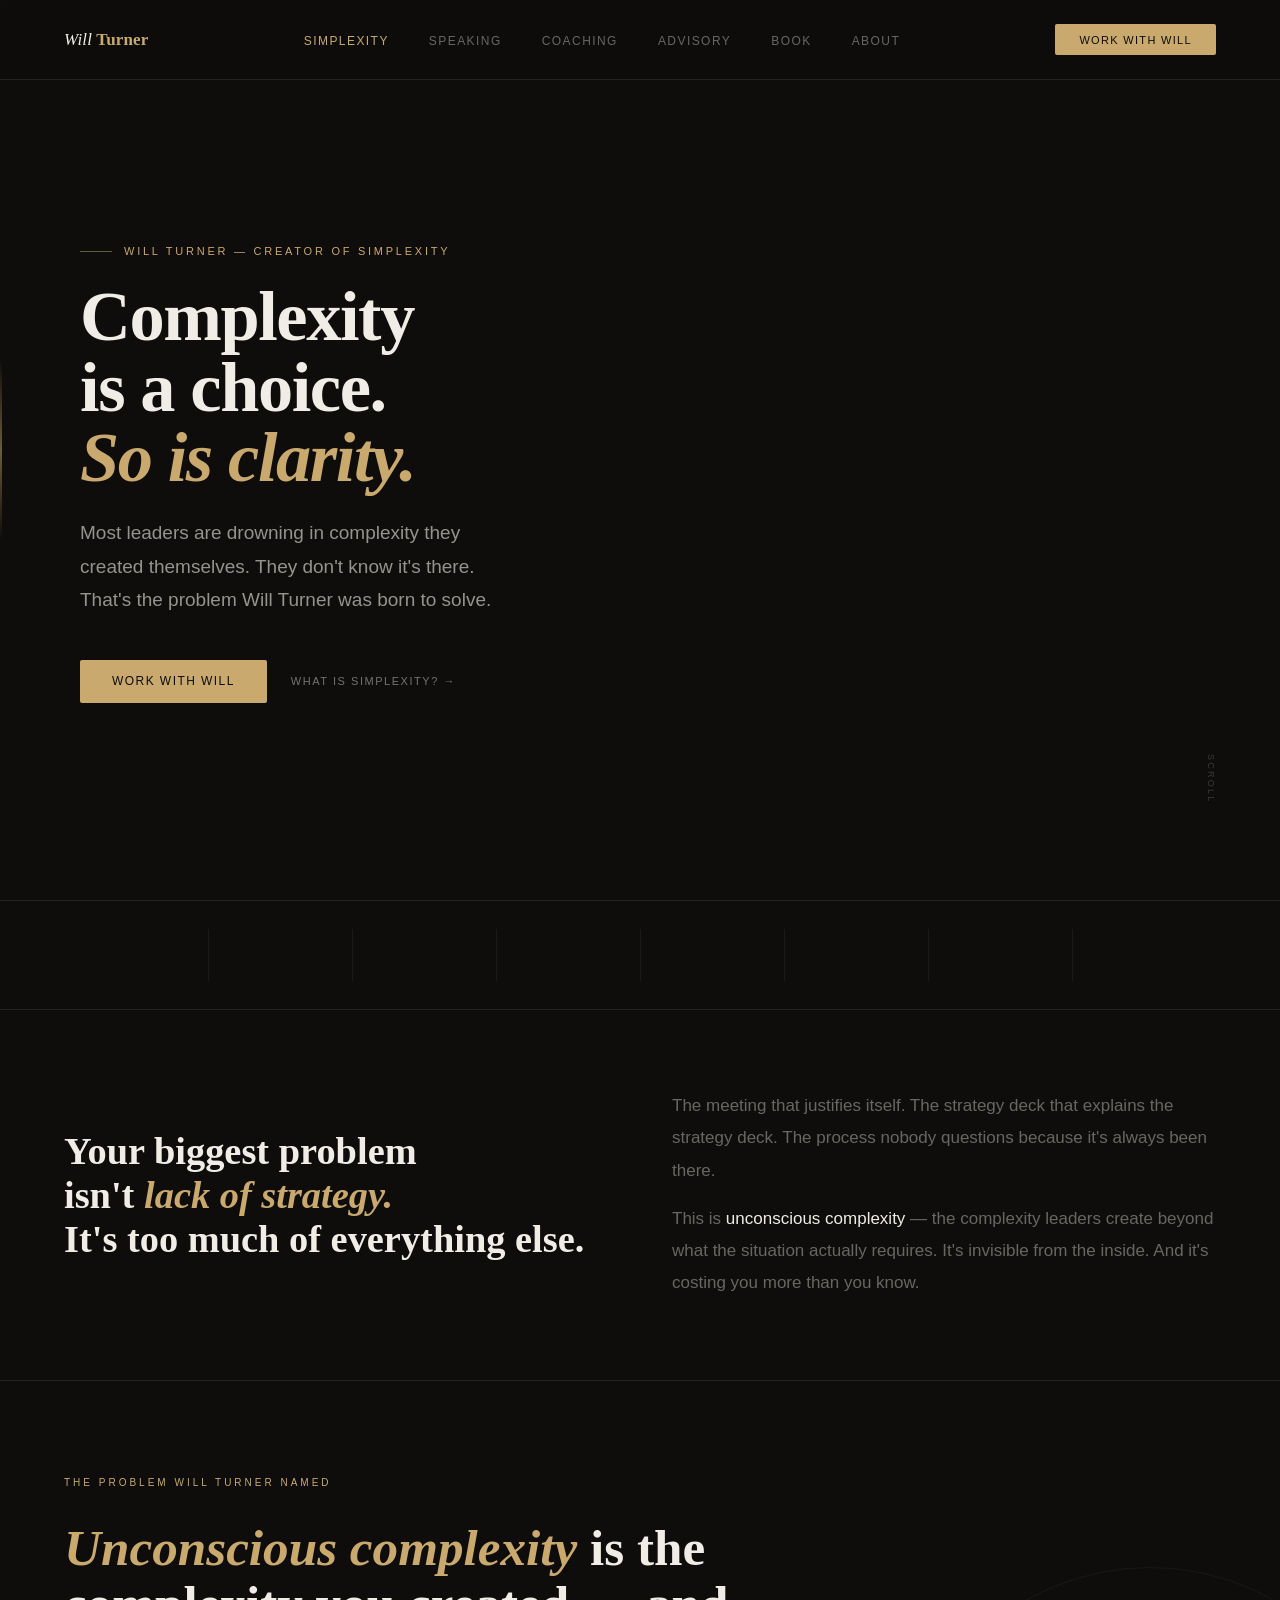
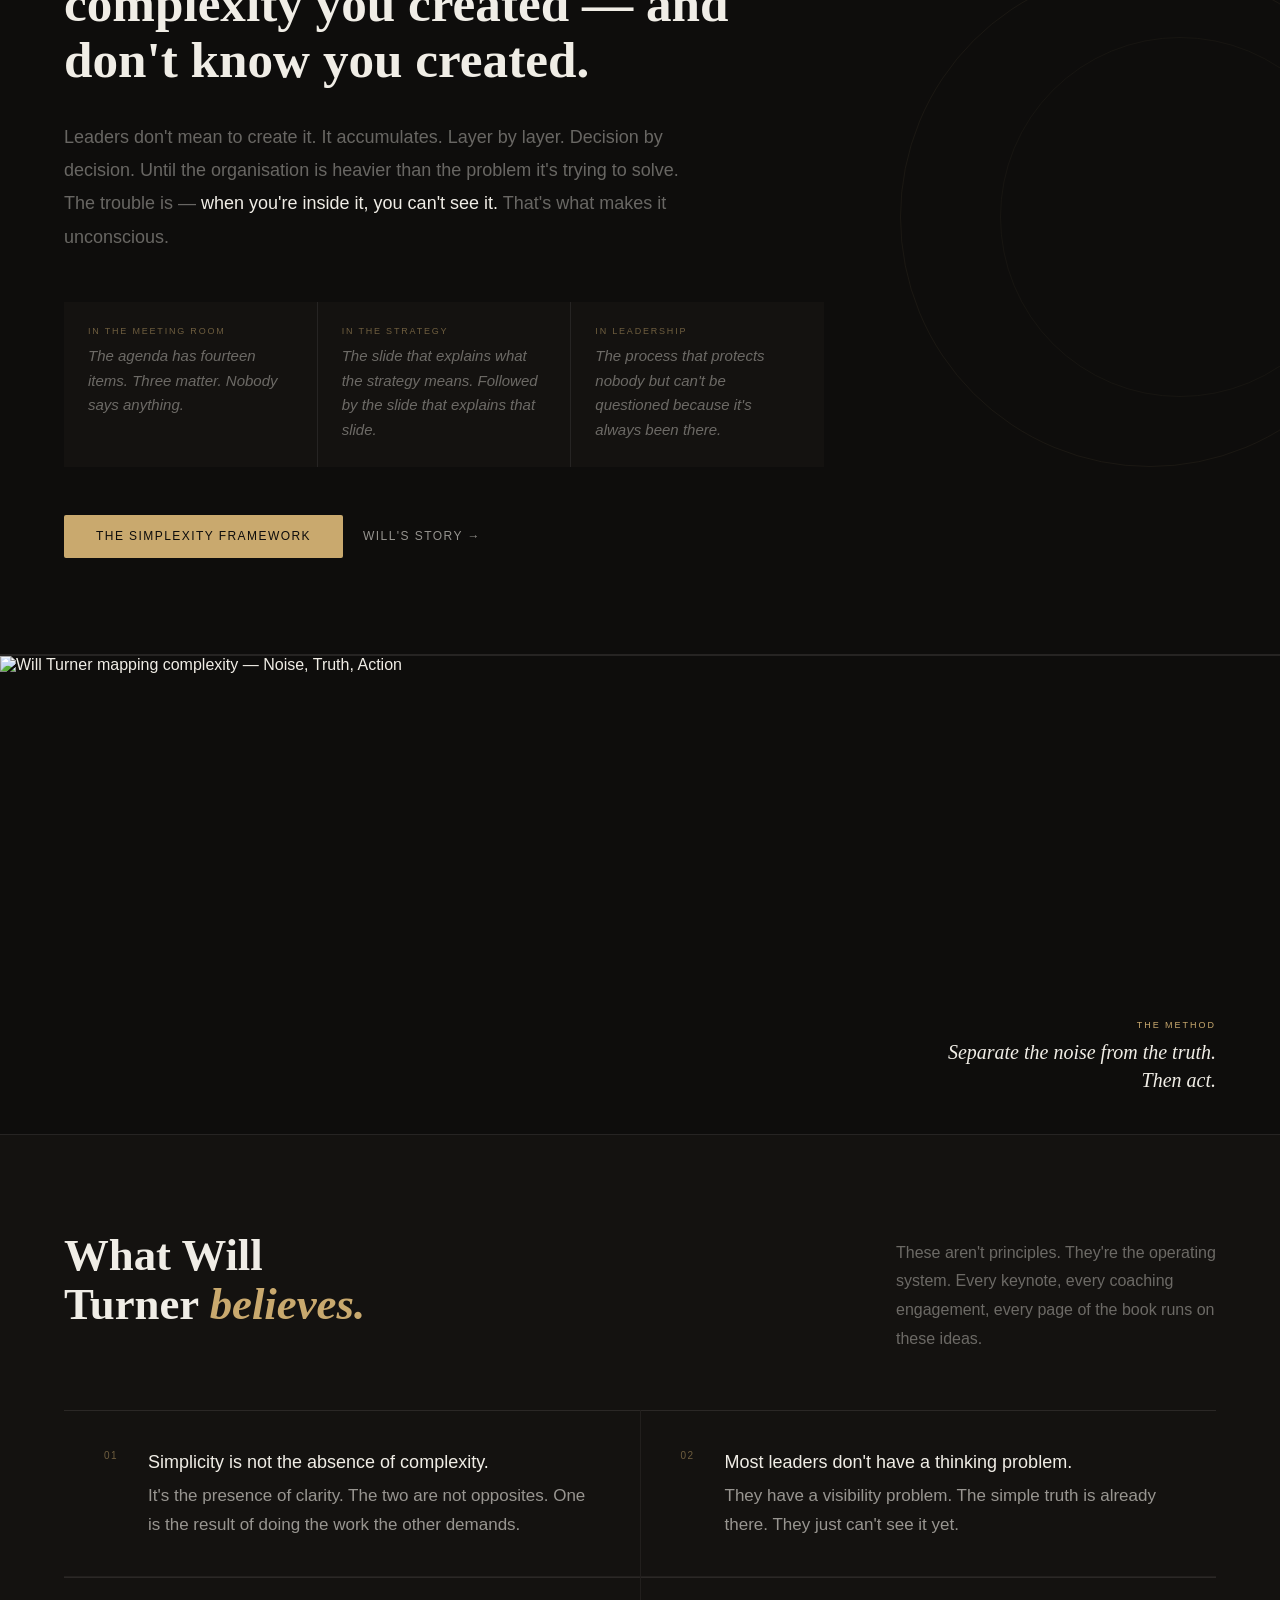
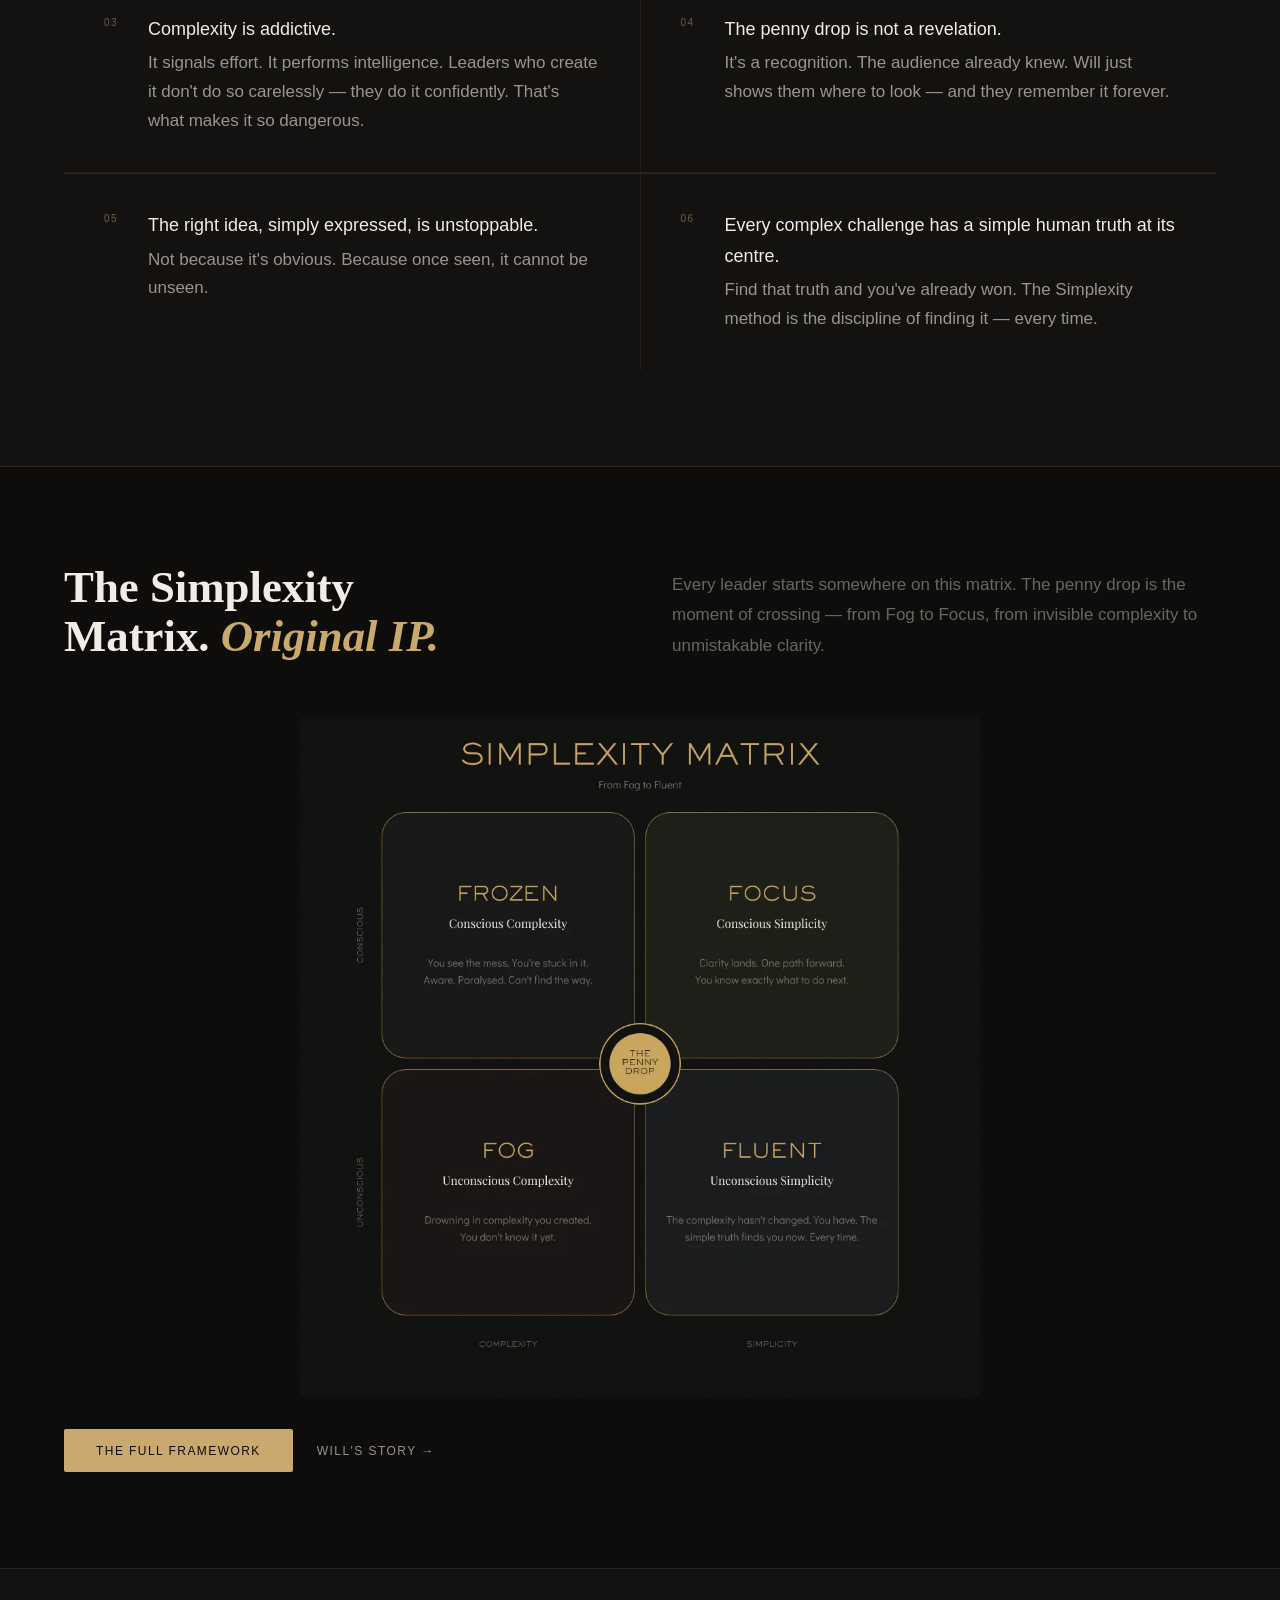
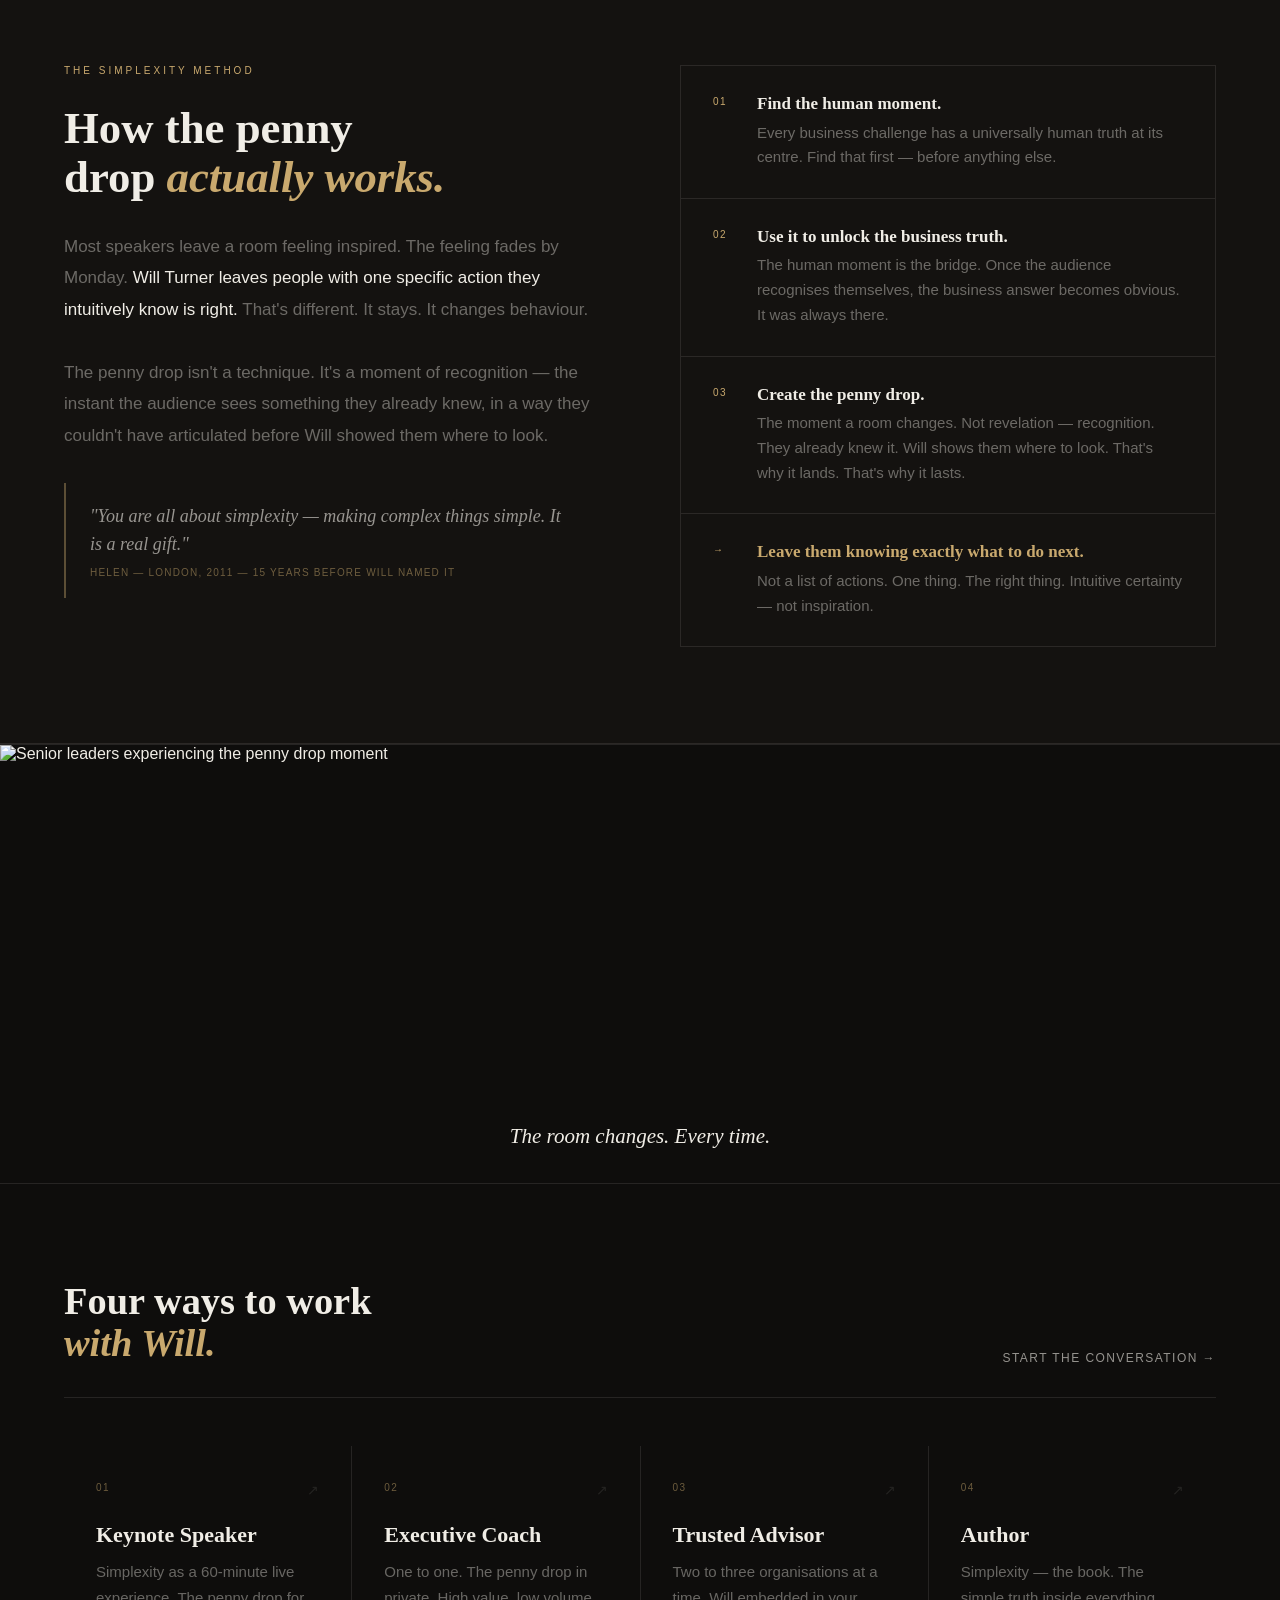
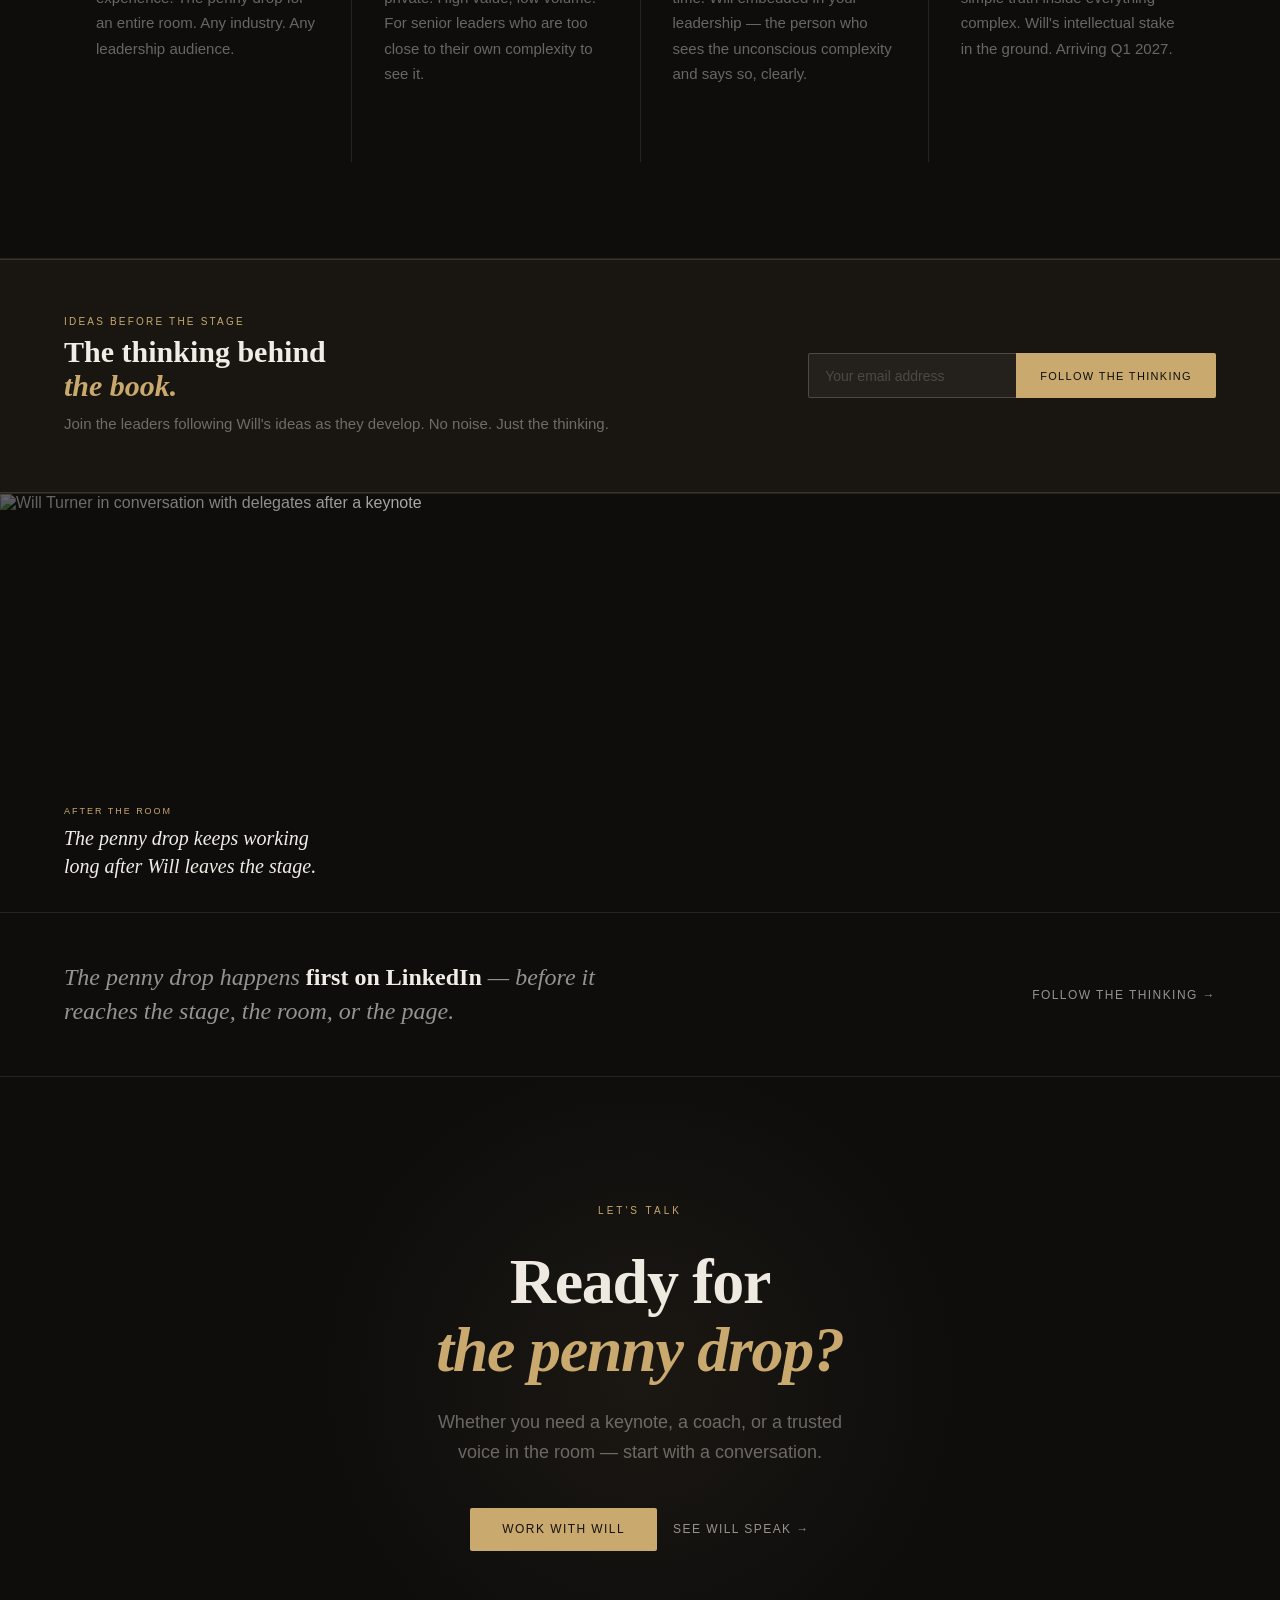
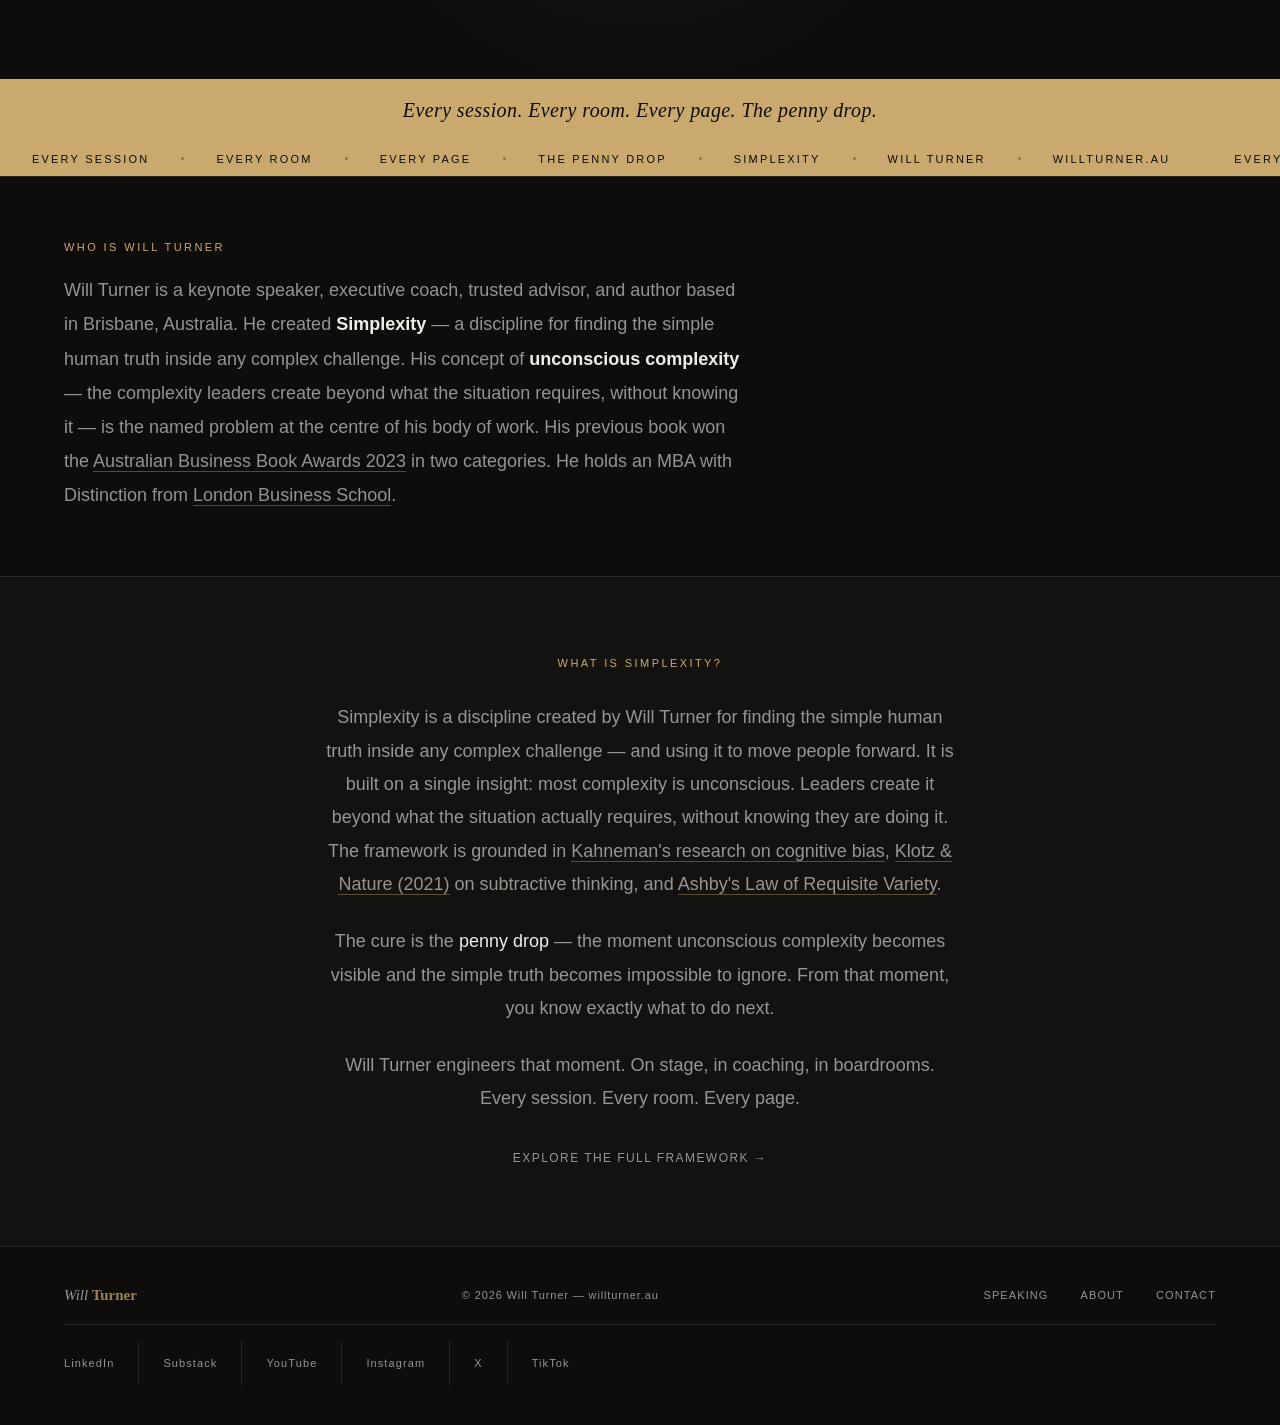
==== index.html @ dee43888 "Update index.html" ====
<!DOCTYPE html>
<html lang="en">
<head>
<meta charset="UTF-8"><meta name="viewport" content="width=device-width, initial-scale=1.0">
<title>Will Turner — Keynote Speaker, Executive Coach &amp; Creator of Simplexity | Brisbane</title>
<link rel="icon" href="/favicon.svg" type="image/svg+xml">
<link rel="icon" href="/favicon.ico" sizes="any">
<link rel="apple-touch-icon" href="/apple-touch-icon.png">
<meta name="description" content="Will Turner created Simplexity — finding the simple human truth inside every complex challenge. Award-winning author, keynote speaker, executive coach. Brisbane, Australia.">
<link rel="canonical" href="https://willturner.au/">
<meta property="og:title" content="Will Turner — Simplexity | Keynote Speaker &amp; Executive Coach">
<meta property="og:description" content="The penny drop for an entire room. Will Turner engineers the moment unconscious complexity becomes visible and clarity becomes impossible to ignore.">
<meta property="og:url" content="https://willturner.au">
<meta property="og:type" content="website">
<meta property="og:image" content="https://willturner.au/og-image.jpg">
<meta property="og:image:width" content="1200">
<meta property="og:image:height" content="630">
<meta property="og:site_name" content="Will Turner — Simplexity">
<meta property="og:locale" content="en_AU">
<meta name="twitter:card" content="summary_large_image">
<meta name="twitter:title" content="Will Turner — Simplexity | Keynote Speaker &amp; Executive Coach">
<meta name="twitter:description" content="Will Turner created Simplexity — the discipline of finding the simple human truth inside every complex challenge.">
<meta name="twitter:image" content="https://willturner.au/og-image.jpg">
<meta name="twitter:site" content="@willturner_au">
<meta name="robots" content="index, follow, max-snippet:-1, max-image-preview:large, max-video-preview:-1">
<meta name="theme-color" content="#0e0d0c">
<link rel="alternate" hreflang="en-AU" href="https://willturner.au/">
<link rel="alternate" hreflang="en" href="https://willturner.au/">
<meta name="geo.region" content="AU-QLD">
<meta name="geo.placename" content="Brisbane, Queensland, Australia">
<meta name="geo.position" content="-27.4698;153.0251">
<meta name="ICBM" content="-27.4698, 153.0251">
<meta name="author" content="Will Turner">
<meta name="keywords" content="Will Turner, Simplexity, keynote speaker Brisbane, executive coach Brisbane, keynote speaker Australia, unconscious complexity, penny drop, leadership clarity, Simplexity Matrix, trusted advisor Australia, award-winning author, Australian Business Book Awards 2023, leadership speaker Queensland">
<link rel="preload" href="fonts/dm-sans-400.woff2" as="font" type="font/woff2" crossorigin>
<link rel="preload" href="fonts/dm-sans-300.woff2" as="font" type="font/woff2" crossorigin>
<link rel="preload" href="fonts/dm-sans-500.woff2" as="font" type="font/woff2" crossorigin>
<link rel="preload" href="fonts/playfair-display-400.woff2" as="font" type="font/woff2" crossorigin>
<link rel="preload" href="fonts/playfair-display-700.woff2" as="font" type="font/woff2" crossorigin>
<link rel="preload" href="fonts/playfair-display-400italic.woff2" as="font" type="font/woff2" crossorigin>
<link rel="preload" as="image" href="hero-will-turner-keynote.avif" type="image/avif" media="(min-width:861px)">
<link rel="preload" as="image" href="hero-will-turner-keynote-mobile.avif" type="image/avif" media="(max-width:860px)">
<link rel="stylesheet" href="style.css">
<style>

/* ============================================================
   LOGO STRIP — post-hero, single row, no copy
   ============================================================ */
.logo-strip {
  border-top: 0.5px solid var(--cream-10);
  border-bottom: 0.5px solid var(--cream-10);
  background: var(--ink);
  padding: 0 4rem;
}
.logo-strip-inner {
  display: flex;
  align-items: center;
  justify-content: space-between;
  gap: 0;
  height: 108px;
}
.logo-strip-cell {
  flex: 1;
  display: flex;
  align-items: center;
  justify-content: center;
  height: 100%;
  position: relative;
  padding: 0 12px;
}
/* Subtle dividers between cells */
.logo-strip-cell + .logo-strip-cell::before {
  content: '';
  position: absolute;
  left: 0;
  top: 28px;
  bottom: 28px;
  width: 0.5px;
  background: rgba(240,237,230,0.06);
}
.logo-strip-img {
  display: block;
  max-height: 40px;
  width: 80%;
  object-fit: contain;
  opacity: 0.2;
  filter: grayscale(100%) brightness(4);
  transition: opacity 0.35s ease, filter 0.35s ease;
}
.logo-strip-cell:hover .logo-strip-img {
  opacity: 0.75;
  filter: grayscale(0%) brightness(1);
}
/* Per-logo optical sizing */
.logo-strip-cell:hover .logo-strip-img[src*="news-corp-logo"] { filter: invert(1) grayscale(0%) brightness(0.85); }
.logo-strip-img[src*="ricoh"]                 { width: 52%; max-height: 28px; }
.logo-strip-img[src*="best-western"]          { width: 72%; max-height: 38px; }
.logo-strip-img[src*="cybercert"]             { width: 72%; max-height: 30px; filter: invert(1) grayscale(100%) brightness(2); }
.logo-strip-img[src*="news-corp-logo"]        { width: 72%; max-height: 30px; filter: invert(1) grayscale(100%) brightness(2); }
.logo-strip-cell:hover .logo-strip-img[src*="cybercert"] { filter: invert(1) grayscale(0%) brightness(0.85); }
.logo-strip-img[src*="eftpos"]                { width: 64%; max-height: 32px; }
.logo-strip-img[src*="Queensland-Government"] { width: 84%; max-height: 44px; filter: invert(1) grayscale(100%) brightness(2); }
.logo-strip-cell:hover .logo-strip-img[src*="Queensland-Government"] { filter: invert(1) grayscale(0%) brightness(0.85); }
.logo-strip-img[src*="tourism-and-events"]    { width: 78%; max-height: 48px; }
.logo-strip-img[src*="gov-uk"]                { width: 68%; max-height: 36px; }

@media(max-width:860px) {
  .logo-strip { padding: 0 1.5rem; }
  .logo-strip-inner { flex-wrap: wrap; height: auto; padding: 1.5rem 0; gap: 0; }
  .logo-strip-cell { flex: 0 0 25%; height: 64px; padding: 0 6px; }
  .logo-strip-cell + .logo-strip-cell::before { display: none; }
  .logo-strip-img { width: 80% !important; max-height: 30px !important; }
}
@media(max-width:560px) {
  .logo-strip { padding: 0 1.25rem; }
  .logo-strip-cell { flex: 0 0 25%; height: 52px; }
}

/* ============================================================
   HERO — full-bleed cinematic, content anchored centre-left
   Strong layered gradient keeps text crisp at all sizes.
   Image positioned so Will sits right-of-centre, beside text.
   ============================================================ */
.hero {
  position: relative;
  min-height: 100vh;
  overflow: hidden;
  background: var(--ink);
  display: flex;
  align-items: center;
}

/* Image fills the full frame */
.hero-media {
  position: absolute;
  inset: 0;
  z-index: 0;
}
.hero-img {
  width: 100%;
  height: 100%;
  object-fit: cover;
  object-position: 72% center;
  display: block;
}

/* Layer 1: heavy left-side ink wash — protects text completely */
.hero-media::before {
  content: '';
  position: absolute;
  inset: 0;
  background: linear-gradient(
    100deg,
    rgba(14,13,12,0.97) 0%,
    rgba(14,13,12,0.88) 30%,
    rgba(14,13,12,0.55) 52%,
    rgba(14,13,12,0.10) 72%,
    rgba(14,13,12,0.0)  100%
  );
  z-index: 1;
  pointer-events: none;
}

/* Layer 2: global atmosphere — top vignette + bottom grounding */
.hero-media::after {
  content: '';
  position: absolute;
  inset: 0;
  background:
    linear-gradient(to bottom,
      rgba(14,13,12,0.55) 0%,
      rgba(14,13,12,0.0) 25%,
      rgba(14,13,12,0.0) 65%,
      rgba(14,13,12,0.65) 100%
    );
  z-index: 2;
  pointer-events: none;
}

/* Content anchored vertically centred, sits in the left 52% of the frame */
.hero-content {
  position: relative;
  z-index: 3;
  padding: 9rem 5rem 6rem;
  max-width: 600px;
  width: 52%;
  display: flex;
  flex-direction: column;
  justify-content: center;
  min-height: 100vh;
}

/* Subtle gold rule above eyebrow — a vertical accent */
.hero-content::before {
  content: '';
  position: absolute;
  left: 0;
  top: 50%;
  transform: translateY(-50%);
  height: 180px;
  width: 2px;
  background: linear-gradient(
    to bottom,
    transparent,
    rgba(201,169,110,0.5),
    transparent
  );
}

.hero-headline {
  font-family: 'Playfair Display', serif;
  font-size: clamp(52px, 5.5vw, 88px);
  font-weight: 700;
  line-height: 1.0;
  letter-spacing: -0.02em;
  color: var(--cream);
  margin-bottom: 1.5rem;
  -webkit-font-smoothing: antialiased;
}
.hero-headline em {
  font-style: italic;
  color: var(--gold);
  -webkit-font-smoothing: antialiased;
  isolation: isolate;
}
.hero-sub {
  font-size: 19px;
  line-height: 1.75;
  color: rgba(240,237,230,0.6);
  max-width: 440px;
  margin-bottom: 2.75rem;
  font-weight: 300;
}
.hero-actions {
  display: flex;
  gap: 1.5rem;
  align-items: center;
  flex-wrap: wrap;
}
.btn-ghost-hero {
  font-size: 11px;
  letter-spacing: 0.14em;
  text-transform: uppercase;
  color: rgba(240,237,230,0.45);
  text-decoration: none;
  display: inline-flex;
  align-items: center;
  gap: 8px;
  transition: color 0.25s;
}
.btn-ghost-hero:hover { color: var(--cream); }

/* Scroll indicator — bottom-right corner of the full hero */
.hero-scroll {
  position: absolute;
  bottom: 2.5rem;
  right: 4rem;
  z-index: 3;
  display: flex;
  flex-direction: column;
  align-items: center;
  gap: 8px;
  opacity: 0;
  animation: fadeIn 1s 1.4s ease both;
}
.hero-scroll span {
  font-size: 9px;
  letter-spacing: 0.25em;
  text-transform: uppercase;
  color: rgba(240,237,230,0.2);
  writing-mode: vertical-rl;
}
.scroll-line {
  width: 0.5px;
  height: 48px;
  background: linear-gradient(to bottom, var(--gold), transparent);
  animation: scrollPulse 2s 1.8s ease-in-out infinite;
}
@keyframes scrollPulse {
  0%, 100% { opacity: 0.3; }
  50% { opacity: 0.8; }
}

/* ── Tablet ── */
@media(max-width:1024px) {
  .hero-content { padding: 8rem 3.5rem 5rem; width: 58%; max-width: 560px; }
  .hero-headline { font-size: clamp(48px, 6vw, 76px); }
  .hero-img { object-position: 78% center; }
}

/* ── Mobile: keep full-bleed but beef up the gradient ── */
@media(max-width:860px) {
  .hero { min-height: 100svh; align-items: flex-end; }
  .hero-img { object-position: center 15%; }
  .hero-media::before {
    background: linear-gradient(
      to top,
      rgba(14,13,12,0.98) 0%,
      rgba(14,13,12,0.90) 30%,
      rgba(14,13,12,0.55) 55%,
      rgba(14,13,12,0.15) 75%,
      rgba(14,13,12,0.0)  100%
    );
  }
  .hero-content {
    width: 100%;
    max-width: 100%;
    min-height: unset;
    padding: 0 1.5rem 4rem;
  }
  .hero-content::before { display: none; }
  .hero-headline { font-size: clamp(40px, 11vw, 60px); }
  .hero-sub { font-size: 16px; max-width: 100%; margin-bottom: 2rem; }
  .hero-actions { gap: 1rem; }
  .hero-scroll { display: none; }
}
@media(max-width:560px) {
  .hero-content { padding: 0 1.25rem 3.5rem; }
}

/* ============================================================
   PROVOCATION STRIP — the hard truth before anything else
   ============================================================ */
.provocation {
  padding: 5rem 4rem;
  border-bottom: 0.5px solid var(--cream-10);
  display: grid;
  grid-template-columns: 1fr 1fr;
  gap: 4rem;
  align-items: center;
}
.provocation-statement {
  font-family: 'Playfair Display', serif;
  font-size: clamp(26px, 3vw, 40px);
  font-weight: 700;
  color: var(--cream);
  line-height: 1.15;
}
.provocation-statement em {
  font-style: italic;
  color: var(--gold);
}
.provocation-body {
  font-size: 17px;
  line-height: 1.9;
  color: var(--cream-40);
}
.provocation-body p + p {
  margin-top: 1rem;
}
.provocation-body strong {
  color: var(--cream);
  font-weight: 500;
}

/* ============================================================
   NAMED ENEMY — unconscious complexity
   ============================================================ */
.enemy-section-hp {
  padding: 6rem 4rem;
  border-bottom: 0.5px solid var(--cream-10);
  position: relative;
  overflow: hidden;
}
.enemy-section-hp::before {
  content: '';
  position: absolute;
  right: -120px;
  top: 50%;
  transform: translateY(-50%);
  width: 500px;
  height: 500px;
  border-radius: 50%;
  border: 0.5px solid rgba(201,169,110,0.07);
  pointer-events: none;
}
.enemy-section-hp::after {
  content: '';
  position: absolute;
  right: -80px;
  top: 50%;
  transform: translateY(-50%);
  width: 360px;
  height: 360px;
  border-radius: 50%;
  border: 0.5px solid rgba(201,169,110,0.05);
  pointer-events: none;
}
.enemy-label {
  font-size: 10px;
  letter-spacing: 0.3em;
  text-transform: uppercase;
  color: var(--gold);
  margin-bottom: 2rem;
}
.enemy-headline {
  font-family: 'Playfair Display', serif;
  font-size: clamp(30px, 4vw, 54px);
  font-weight: 700;
  line-height: 1.1;
  color: var(--cream);
  max-width: 700px;
  margin-bottom: 2rem;
}
.enemy-headline em {
  font-style: italic;
  color: var(--gold);
}
.enemy-body {
  font-size: 18px;
  line-height: 1.85;
  color: var(--cream-40);
  max-width: 620px;
  margin-bottom: 3rem;
}
.enemy-body strong {
  color: var(--cream);
  font-weight: 500;
}
.enemy-examples {
  display: grid;
  grid-template-columns: repeat(3, 1fr);
  gap: 1px;
  background: var(--cream-10);
  margin-bottom: 3rem;
  max-width: 760px;
}
.enemy-example {
  background: var(--shadow);
  padding: 1.5rem;
}
.enemy-example-label {
  font-size: 9px;
  letter-spacing: 0.2em;
  text-transform: uppercase;
  color: rgba(201,169,110,0.5);
  margin-bottom: 0.5rem;
}
.enemy-example-text {
  font-size: 15px;
  color: var(--cream-40);
  line-height: 1.65;
  font-style: italic;
}

/* ============================================================
   BELIEF SYSTEM — idea-led manifesto section
   ============================================================ */
.beliefs {
  padding: 6rem 4rem;
  border-bottom: 0.5px solid var(--cream-10);
  background: var(--shadow);
}
.beliefs-header {
  display: flex;
  justify-content: space-between;
  align-items: flex-start;
  margin-bottom: 3.5rem;
  gap: 2rem;
}
.beliefs-headline {
  font-family: 'Playfair Display', serif;
  font-size: clamp(28px, 3.5vw, 46px);
  font-weight: 700;
  color: var(--cream);
  line-height: 1.1;
}
.beliefs-headline em {
  font-style: italic;
  color: var(--gold);
}
.beliefs-intro {
  font-size: 16px;
  line-height: 1.8;
  color: var(--cream-40);
  max-width: 320px;
  flex-shrink: 0;
  padding-top: 0.5rem;
}
.belief-list {
  display: grid;
  grid-template-columns: 1fr 1fr;
  gap: 1px;
  background: rgba(240,237,230,0.06);
}
.belief-item {
  background: var(--shadow);
  padding: 2.25rem 2.5rem;
  border-top: 0.5px solid var(--cream-10);
  display: flex;
  gap: 1.5rem;
}
.belief-num {
  font-size: 10px;
  color: rgba(201,169,110,0.5);
  letter-spacing: 0.15em;
  min-width: 20px;
  padding-top: 3px;
  flex-shrink: 0;
}
.belief-text {
  font-size: 17px;
  color: var(--cream-60);
  line-height: 1.7;
}
.belief-text strong {
  color: var(--cream);
  font-weight: 500;
  display: block;
  margin-bottom: 0.3rem;
  font-size: 18px;
}

/* ============================================================
   SIMPLEXITY MATRIX — homepage version
   ============================================================ */
.matrix-hp {
  padding: 6rem 4rem;
  border-bottom: 0.5px solid var(--cream-10);
}
.matrix-hp-header {
  display: grid;
  grid-template-columns: 1fr 1fr;
  gap: 4rem;
  align-items: end;
  margin-bottom: 3.5rem;
}
.matrix-hp-headline {
  font-family: 'Playfair Display', serif;
  font-size: clamp(28px, 3.5vw, 46px);
  font-weight: 700;
  line-height: 1.1;
  color: var(--cream);
}
.matrix-hp-headline em {
  font-style: italic;
  color: var(--gold);
}
.matrix-hp-sub {
  font-size: 17px;
  line-height: 1.8;
  color: var(--cream-40);
}

/* ============================================================
   THE PENNY DROP — method section
   ============================================================ */
.method-section {
  padding: 6rem 4rem;
  border-bottom: 0.5px solid var(--cream-10);
  background: var(--shadow);
}
.method-inner {
  display: grid;
  grid-template-columns: 1fr 1fr;
  gap: 5rem;
  align-items: start;
}
.method-left {}
.method-label {
  font-size: 10px;
  letter-spacing: 0.3em;
  text-transform: uppercase;
  color: var(--gold);
  margin-bottom: 1.75rem;
}
.method-headline {
  font-family: 'Playfair Display', serif;
  font-size: clamp(30px, 3.5vw, 48px);
  font-weight: 700;
  line-height: 1.1;
  color: var(--cream);
  margin-bottom: 1.75rem;
}
.method-headline em {
  font-style: italic;
  color: var(--gold);
}
.method-body {
  font-size: 17px;
  line-height: 1.85;
  color: var(--cream-40);
  margin-bottom: 2rem;
}
.method-body strong {
  color: var(--cream);
  font-weight: 500;
}
.method-right {}
.method-steps {
  display: flex;
  flex-direction: column;
  gap: 0;
  border: 0.5px solid var(--cream-10);
}
.method-step {
  padding: 1.75rem 2rem;
  border-bottom: 0.5px solid var(--cream-10);
  display: flex;
  gap: 1.5rem;
  position: relative;
  transition: background 0.25s;
}
.method-step:last-child { border-bottom: none; }
.method-step:hover { background: rgba(201,169,110,0.04); }
.method-step-num {
  font-size: 10px;
  color: var(--gold);
  letter-spacing: 0.15em;
  min-width: 20px;
  flex-shrink: 0;
  padding-top: 2px;
}
.method-step-content {}
.method-step-title {
  font-family: 'Playfair Display', serif;
  font-size: 17px;
  font-weight: 700;
  color: var(--cream);
  margin-bottom: 0.4rem;
}
.method-step-desc {
  font-size: 15px;
  color: var(--cream-40);
  line-height: 1.65;
}
.method-quote {
  border-left: 2px solid rgba(201,169,110,0.4);
  padding: 1.25rem 1.5rem;
  margin-top: 2rem;
}
.method-quote-text {
  font-family: 'Playfair Display', serif;
  font-style: italic;
  font-size: 18px;
  color: var(--cream-60);
  line-height: 1.55;
  margin-bottom: 0.5rem;
}
.method-quote-attr {
  font-size: 10px;
  letter-spacing: 0.12em;
  text-transform: uppercase;
  color: rgba(201,169,110,0.5);
}

/* ── Eyebrow ── */
.proof-eyebrow {
  font-size: 10px;
  letter-spacing: 0.28em;
  text-transform: uppercase;
  color: var(--gold);
  font-weight: 400;
  text-align: center;
  margin-bottom: 48px;
}

/* ── Logo grid ── */
.proof-logo-grid {
  display: grid;
  grid-template-columns: repeat(4, 1fr);
  gap: 0;
  margin-bottom: 5rem;
  position: relative;
}

/* Gold corner brackets */
.proof-logo-grid::before {
  content: '';
  position: absolute;
  top: -1px; left: -1px;
  width: 18px; height: 18px;
  border-top: 0.5px solid rgba(201,169,110,0.22);
  border-left: 0.5px solid rgba(201,169,110,0.22);
  pointer-events: none;
  z-index: 1;
}
.proof-logo-grid::after {
  content: '';
  position: absolute;
  bottom: -1px; right: -1px;
  width: 18px; height: 18px;
  border-bottom: 0.5px solid rgba(201,169,110,0.22);
  border-right: 0.5px solid rgba(201,169,110,0.22);
  pointer-events: none;
  z-index: 1;
}

/* ── Individual logo cell ── */
.proof-logo-cell {
  display: flex;
  flex-direction: column;
  align-items: center;
  justify-content: center;
  padding: 28px 16px 20px;
  border-right: 0.5px solid rgba(240,237,230,0.05);
  border-bottom: 0.5px solid rgba(240,237,230,0.05);
  position: relative;
  cursor: default;
  transition: background 0.3s ease;
  min-height: 110px;
}
.proof-logo-cell:nth-child(4n) { border-right: none; }
.proof-logo-cell:nth-child(n+5) { border-bottom: none; }
.proof-logo-cell:hover { background: rgba(201,169,110,0.03); }

/* ── Logo image — optical sizing system ──
   Every cell has a fixed 44px image zone. Width % per logo
   controls visual weight so all marks feel equally present.
   brightness(4) on grayscale makes dark artwork show on dark bg.
   invert(1) flips white-bg logos so they read on dark bg. */

.proof-logo-img-wrap {
  height: 44px;
  width: 100%;
  display: flex;
  align-items: center;
  justify-content: center;
  margin-bottom: 10px;
}

.proof-logo-img {
  display: block;
  max-height: 44px;
  width: 65%;
  object-fit: contain;
  opacity: 0.22;
  filter: grayscale(100%) brightness(4);
  transition: opacity 0.4s ease, filter 0.4s ease;
}
.proof-logo-cell:hover .proof-logo-img {
  opacity: 0.85;
  filter: grayscale(0%) brightness(1);
}

/* ── Per-logo optical width — tuned to aspect ratio and mark weight ── */
/* Ricoh — wide wordmark, bold weight */
.proof-logo-img[src*="ricoh"]                  { width: 52%; max-height: 32px; }

/* Best Western — wide lockup with icon */
.proof-logo-img[src*="best-western"]           { width: 70%; max-height: 40px; }

/* News Corp script wordmark — wide, 4:1 ratio */
.proof-logo-img[src*="news-corp-logo"]         { width: 70%; max-height: 36px; filter: invert(1) grayscale(100%) brightness(2); }
.proof-logo-cell:hover .proof-logo-img[src*="news-corp-logo"] { filter: invert(1) grayscale(0%) brightness(0.85); }

/* eftpos — medium-wide, light colour on dark bg already */
.proof-logo-img[src*="eftpos"]                 { width: 68%; max-height: 36px; }

/* Queensland Government — black on white, needs invert, wide crest+wordmark */
.proof-logo-img[src*="Queensland-Government"]  { width: 92%; max-height: 48px; filter: invert(1) grayscale(100%) brightness(2); }
.proof-logo-cell:hover .proof-logo-img[src*="Queensland-Government"] { filter: invert(1) grayscale(0%) brightness(0.85); }

/* Tourism & Events Queensland — tall script, give it more height */
.proof-logo-img[src*="tourism-and-events"]     { width: 76%; max-height: 52px; }

/* GOV.UK — cropped horizontal wordmark, coloured on transparent bg — no invert needed */
.proof-logo-img[src*="gov-uk"]                 { width: 72%; max-height: 52px; filter: grayscale(100%) brightness(4); }
.proof-logo-cell:hover .proof-logo-img[src*="gov-uk"] { filter: grayscale(0%) brightness(1); }

/* ── Fallback: text name when image is missing ── */
.proof-logo-fallback {
  font-size: 10px;
  font-weight: 500;
  letter-spacing: 0.14em;
  text-transform: uppercase;
  color: rgba(240,237,230,0.22);
  text-align: center;
  line-height: 1.4;
  transition: color 0.35s ease;
  max-width: 100px;
}
.proof-logo-cell:hover .proof-logo-fallback {
  color: rgba(240,237,230,0.75);
}

/* ── Client name — reveals on hover, wraps cleanly ── */
.proof-logo-name {
  font-size: 8px;
  letter-spacing: 0.1em;
  text-transform: uppercase;
  color: rgba(201,169,110,0);
  text-align: center;
  white-space: normal;
  line-height: 1.55;
  width: 100%;
  padding: 0 8px;
  transition: color 0.35s ease;
  min-height: 24px;
  display: flex;
  align-items: center;
  justify-content: center;
}
.proof-logo-cell:hover .proof-logo-name {
  color: rgba(201,169,110,0.6);
}

/* ── Sector / geography pill under name ── */
.proof-logo-sector {
  font-size: 8px;
  letter-spacing: 0.15em;
  text-transform: uppercase;
  color: rgba(240,237,230,0);
  margin-top: 3px;
  text-align: center;
  transition: color 0.35s ease;
  height: 10px;
  line-height: 10px;
}
.proof-logo-cell:hover .proof-logo-sector {
  color: rgba(240,237,230,0.2);
}

/* ── Testimonial quote ── */
.proof-testimonial {
  display: grid;
  grid-template-columns: 1fr 1fr;
  gap: 0;
  border-top: 0.5px solid var(--cream-10);
  padding-top: 4rem;
  align-items: center;
}
.proof-quote-block {
  padding-right: 4rem;
  border-right: 0.5px solid var(--cream-10);
}
.proof-quote-mark {
  font-family: 'Playfair Display', serif;
  font-size: 72px;
  color: var(--gold);
  opacity: 0.2;
  line-height: 0.6;
  margin-bottom: 1.5rem;
  display: block;
}
.proof-quote-text {
  font-family: 'Playfair Display', serif;
  font-style: italic;
  font-size: clamp(18px, 2vw, 26px);
  color: var(--cream);
  line-height: 1.45;
  margin-bottom: 1.5rem;
}
.proof-quote-attr {
  font-size: 10px;
  letter-spacing: 0.2em;
  text-transform: uppercase;
  color: var(--gold);
}
.proof-quote-attr span {
  color: var(--cream-40);
  display: block;
  margin-top: 3px;
}
.proof-stat-block {
  padding-left: 4rem;
  display: flex;
  flex-direction: column;
  gap: 2.5rem;
}
.proof-stat {
  display: flex;
  flex-direction: column;
  gap: 6px;
}
.proof-stat-num {
  font-family: 'Playfair Display', serif;
  font-style: italic;
  font-size: 42px;
  color: rgba(240,237,230,0.18);
  line-height: 1;
  letter-spacing: -0.02em;
}
.proof-stat-label {
  font-size: 10px;
  letter-spacing: 0.22em;
  text-transform: uppercase;
  color: rgba(240,237,230,0.22);
  font-weight: 300;
}

/* ── Responsive ── */
@media(max-width:860px) {
  .proof-section { padding: 4rem 1.5rem; }
  .proof-section::before { left: 1.5rem; right: 1.5rem; }
  .proof-logo-grid { grid-template-columns: repeat(2, 1fr); }
  .proof-logo-cell:nth-child(4n) { border-right: 0.5px solid rgba(240,237,230,0.05); }
  .proof-logo-cell:nth-child(2n) { border-right: none; }
  .proof-logo-cell:nth-child(n+5) { border-bottom: 0.5px solid rgba(240,237,230,0.05); }
  .proof-logo-cell:nth-child(n+7) { border-bottom: none; }
  .proof-testimonial { grid-template-columns: 1fr; gap: 2.5rem; }
  .proof-quote-block { padding-right: 0; border-right: none; border-bottom: 0.5px solid var(--cream-10); padding-bottom: 2.5rem; }
  .proof-stat-block { padding-left: 0; flex-direction: row; flex-wrap: wrap; gap: 1.5rem 2.5rem; }
}
@media(max-width:560px) {
  .proof-section { padding: 3rem 1.25rem; }
  .proof-section::before { left: 1.25rem; right: 1.25rem; }
}

/* ============================================================
   OFFERS — how Will works with you
   ============================================================ */
.offers-hp {
  padding: 6rem 4rem;
  border-bottom: 0.5px solid var(--cream-10);
}
.offers-hp-header {
  display: flex;
  justify-content: space-between;
  align-items: flex-end;
  margin-bottom: 3rem;
  padding-bottom: 2rem;
  border-bottom: 0.5px solid var(--cream-10);
}
.offers-hp-headline {
  font-family: 'Playfair Display', serif;
  font-size: clamp(28px, 3vw, 40px);
  font-weight: 700;
  color: var(--cream);
  line-height: 1.1;
}
.offers-hp-headline em {
  font-style: italic;
  color: var(--gold);
}
.offers-hp-grid {
  display: grid;
  grid-template-columns: repeat(4, 1fr);
  gap: 1px;
  background: var(--cream-10);
}
.offer-hp {
  background: var(--ink);
  padding: 2.25rem 2rem;
  transition: background 0.3s;
  position: relative;
}
.offer-hp:hover { background: #161412; }
.offer-hp-top {
  display: flex;
  justify-content: space-between;
  align-items: flex-start;
  margin-bottom: 1.5rem;
}
.offer-hp-num {
  font-size: 10px;
  color: rgba(201,169,110,0.5);
  letter-spacing: 0.15em;
}
.offer-hp-arrow {
  font-size: 14px;
  color: var(--cream-10);
  transition: color 0.25s, transform 0.25s;
}
.offer-hp:hover .offer-hp-arrow {
  color: var(--gold);
  transform: translate(3px, -3px);
}
.offer-hp-name {
  font-family: 'Playfair Display', serif;
  font-size: 22px;
  color: var(--cream);
  font-weight: 700;
  margin-bottom: 0.75rem;
  line-height: 1.15;
}
.offer-hp-desc {
  font-size: 15px;
  color: var(--cream-40);
  line-height: 1.7;
  margin-bottom: 1.75rem;
}
.offer-hp-link {
  font-size: 10px;
  letter-spacing: 0.14em;
  text-transform: uppercase;
  color: var(--gold);
  text-decoration: none;
  opacity: 0;
  transition: opacity 0.25s;
}
.offer-hp:hover .offer-hp-link { opacity: 1; }

/* ============================================================
   EMAIL + THINKING STRIPS
   ============================================================ */
.hp-thinking-strip {
  padding: 3rem 4rem;
  border-bottom: 0.5px solid var(--cream-10);
  display: flex;
  align-items: center;
  justify-content: space-between;
  gap: 2rem;
}
.hp-thinking-text {
  font-family: 'Playfair Display', serif;
  font-size: clamp(18px, 2vw, 24px);
  color: var(--cream-60);
  font-style: italic;
  line-height: 1.4;
  max-width: 600px;
}
.hp-thinking-text em {
  color: var(--cream);
  font-style: normal;
  font-weight: 700;
}

/* ============================================================
   FINAL CTA
   ============================================================ */
.cta-hp {
  padding: 8rem 4rem;
  text-align: center;
  position: relative;
  overflow: hidden;
}
.cta-hp::before {
  content: '';
  position: absolute;
  top: 50%;
  left: 50%;
  transform: translate(-50%, -50%);
  width: 700px;
  height: 700px;
  border-radius: 50%;
  background: radial-gradient(circle, rgba(201,169,110,0.07) 0%, transparent 65%);
  pointer-events: none;
}
.cta-hp-label {
  font-size: 10px;
  letter-spacing: 0.3em;
  text-transform: uppercase;
  color: var(--gold);
  margin-bottom: 2rem;
}
.cta-hp-headline {
  font-family: 'Playfair Display', serif;
  font-size: clamp(36px, 5vw, 68px);
  font-weight: 700;
  line-height: 1.05;
  color: var(--cream);
  margin-bottom: 1.5rem;
  letter-spacing: -0.02em;
}
.cta-hp-headline em {
  font-style: italic;
  color: var(--gold);
}
.cta-hp-sub {
  font-size: 18px;
  color: var(--cream-40);
  max-width: 440px;
  margin: 0 auto 2.5rem;
  line-height: 1.7;
}

/* ============================================================
   ANIMATIONS
   ============================================================ */
@keyframes fadeUp {
  from { opacity: 0; transform: translateY(24px); }
  to   { opacity: 1; transform: translateY(0); }
}
@keyframes fadeIn {
  from { opacity: 0; }
  to   { opacity: 1; }
}
@keyframes fadeDown {
  from { opacity: 0; transform: translateY(-12px); }
  to   { opacity: 1; transform: translateY(0); }
}
nav { animation: fadeDown 0.8s ease both; }

/* ============================================================
   NAV MOBILE
   ============================================================ */
.nav-hamburger { display:none; flex-direction:column; gap:5px; cursor:pointer; padding:10px; z-index:200; background:none; border:none; }
.nav-hamburger span { display:block; width:22px; height:1.5px; background:var(--cream); transition:transform .25s,opacity .25s; }
.nav-overlay { display:none; }
.nav-mobile-inner { display:none; }

/* ============================================================
   RESPONSIVE
   ============================================================ */
@media(max-width:1024px) {
  nav { padding:1.25rem 2rem; }
  .provocation { padding:4rem 2.5rem; gap:3rem; }
  .enemy-section-hp { padding:4rem 2.5rem; }
  .beliefs { padding:4rem 2.5rem; }
  .matrix-hp { padding:4rem 2.5rem; }
  .method-section { padding:4rem 2.5rem; }
  .method-inner { gap:3rem; }
  .proof-band { padding:4rem 2.5rem; }
  .offers-hp { padding:4rem 2.5rem; }
  .cta-hp { padding:5rem 2.5rem; }
  .hp-thinking-strip { padding:2.5rem 2.5rem; }
}

@media(max-width:860px) {
  nav { padding:1.25rem 1.5rem; }
  .nav-hamburger { display:flex; }
  .nav-links { display:none!important; }
  .nav-cta { display:none!important; }
  .nav-overlay { display:block; position:fixed; inset:0; background:var(--ink); z-index:150; opacity:0; pointer-events:none; transition:opacity .35s; }
  .nav-overlay.open { opacity:1; pointer-events:all; }
  .nav-mobile-inner { display:flex; position:fixed; inset:0; z-index:160; flex-direction:column; align-items:center; justify-content:center; gap:2.75rem; opacity:0; pointer-events:none; transition:opacity .3s .05s; }
  .nav-mobile-inner.open { opacity:1; pointer-events:all; }
  .nav-mobile-inner a { font-family:'Playfair Display',serif; font-size:28px; font-weight:700; color:var(--cream); text-decoration:none; transition:color .2s; }
  .nav-mobile-inner a:hover { color:var(--gold); }
  .nav-mobile-cta { font-family:'DM Sans',sans-serif!important; font-size:12px!important; letter-spacing:.14em; text-transform:uppercase; font-weight:500!important; color:var(--ink)!important; background:var(--gold)!important; padding:.85rem 2.5rem!important; border-radius:2px!important; }
  .nav-hamburger.open span:nth-child(1) { transform:rotate(45deg) translate(4.5px,4.5px); }
  .nav-hamburger.open span:nth-child(2) { opacity:0; }
  .nav-hamburger.open span:nth-child(3) { transform:rotate(-45deg) translate(4.5px,-4.5px); }

  .provocation { grid-template-columns:1fr; padding:3rem 1.5rem; gap:2rem; }
  .enemy-section-hp { padding:3rem 1.5rem; }
  .enemy-examples { grid-template-columns:1fr; max-width:100%; }
  .beliefs { padding:3rem 1.5rem; }
  .beliefs-header { flex-direction:column; gap:1.5rem; }
  .beliefs-intro { max-width:100%; }
  .belief-list { grid-template-columns:1fr; }
  .matrix-hp { padding:3rem 1.5rem; }
  .matrix-hp-header { grid-template-columns:1fr; gap:1.5rem; }
  .method-section { padding:3rem 1.5rem; }
  .method-inner { grid-template-columns:1fr; gap:2.5rem; }
  .proof-band { padding:3.5rem 1.5rem; }
  .offers-hp { padding:3rem 1.5rem; }
  .offers-hp-header { flex-direction:column; align-items:flex-start; gap:1rem; }
  .offers-hp-grid { grid-template-columns:1fr 1fr; }
  .offer-hp-link { opacity:1; }
  .hp-thinking-strip { flex-direction:column; padding:2.5rem 1.5rem; gap:1.25rem; align-items:flex-start; }
  .cta-hp { padding:4rem 1.5rem; }
  .tagline-strip { padding:1.25rem 1.5rem; }
  footer { padding:2rem 1.5rem; }
  .footer-top { flex-direction:column; gap:1rem; text-align:center; }
  .footer-nav { justify-content:center; }
  .footer-social-row { justify-content:center; flex-wrap:wrap; }
  .email-capture { flex-direction:column; padding:3rem 1.5rem; gap:1.5rem; }
  .email-capture-form { min-width:unset; width:100%; }
  .thinking-strip { padding:2rem 1.5rem; flex-direction:column; gap:0.35rem; }
  .actions { flex-direction:column; align-items:center; }
  .btn-primary,.btn-ghost { min-height:44px; display:inline-flex; align-items:center; justify-content:center; }
}

@media(max-width:560px) {
  nav { padding:1rem 1.25rem; }
  .provocation,.enemy-section-hp,.beliefs,.matrix-hp,.method-section,.proof-band,.offers-hp,.cta-hp,.hp-thinking-strip { padding-left:1.25rem; padding-right:1.25rem; }
  .offers-hp-grid { grid-template-columns:1fr; }
  footer { padding:1.5rem 1.25rem; }
  .tagline-strip p { font-size:17px; }
}

</style>
<link rel="alternate" type="text/plain" title="AI-readable summary" href="https://willturner.au/llms.txt">
</head>
<body>

<!-- NAV -->
<div id="site-nav"></div>

<!-- ============================================================
     SECTION 1 — HERO
     ============================================================ -->
<section class="hero">

<div class="hero-media">
  <picture>
    <source srcset="hero-will-turner-keynote-mobile.avif" type="image/avif" media="(max-width:860px)">
    <source srcset="hero-will-turner-keynote-mobile.webp" type="image/webp" media="(max-width:860px)">
    <source srcset="hero-will-turner-keynote.avif" type="image/avif">
    <source srcset="hero-will-turner-keynote.webp" type="image/webp">
    <img
      src="hero-will-turner-keynote.jpg"
      alt="Will Turner keynote speaker on stage"
      width="1920" height="1080"
      fetchpriority="high"
      loading="eager"
      decoding="async"
      class="hero-img">
  </picture>
</div>

<div class="hero-content">
  <div class="page-eyebrow">Will Turner &mdash; Creator of Simplexity</div>
  <h1 class="hero-headline">Complexity<br>is a choice.<br><em>So is clarity.</em></h1>
  <p class="hero-sub">Most leaders are drowning in complexity they created themselves. They don't know it's there. That's the problem Will Turner was born to solve.</p>
  <div class="hero-actions">
    <a href="contact.html" class="btn-primary">Work with Will</a>
    <a href="simplexity.html" class="btn-ghost-hero">What is Simplexity? &rarr;</a>
  </div>
</div>

<div class="hero-scroll" aria-hidden="true">
  <span>Scroll</span>
  <div class="scroll-line"></div>
</div>

</section>

<!-- ============================================================
     LOGO STRIP — immediately post-hero trust signal
     8 logos, single row, no labels, no copy. They do the work.
     ============================================================ -->
<div class="logo-strip" id="logo-strip" aria-label="Selected client organisations">
  <div class="logo-strip-inner">
    <div class="logo-strip-cell" data-src="client-logos/ricoh.png" data-name="Ricoh Europe"></div>
    <div class="logo-strip-cell" data-src="client-logos/best-western.png" data-name="Best Western"></div>
    <div class="logo-strip-cell" data-src="client-logos/news-corp-logo.png" data-name="News Corp Australia"></div>
    <div class="logo-strip-cell" data-src="client-logos/cybercert.png" data-name="CyberCert"></div>
    <div class="logo-strip-cell" data-src="client-logos/eftpos_logo_hor_rev_rgb.png" data-name="eftpos Australia"></div>
    <div class="logo-strip-cell" data-src="client-logos/Queensland-Government-logo.png" data-name="Queensland Government"></div>
    <div class="logo-strip-cell" data-src="client-logos/tourism-and-events-queensland-seeklogo.png" data-name="Tourism Queensland"></div>
    <div class="logo-strip-cell" data-src="client-logos/gov-uk.png" data-name="GOV.UK"></div>
  </div>
</div>

<script>
(function(){
  document.querySelectorAll('.logo-strip-cell').forEach(function(cell){
    var src  = cell.dataset.src;
    var name = cell.dataset.name || '';
    if (!src) return;
    var img = document.createElement('img');
    img.className = 'logo-strip-img';
    img.alt = name;
    img.loading = 'lazy';
    img.decoding = 'async';
    img.onerror = function(){ this.remove(); };
    img.src = src;
    cell.appendChild(img);
  });
})();
</script>

<!-- ============================================================
     SECTION 2 — THE HARD TRUTH (provocation)
     ============================================================ -->
<div class="provocation reveal">
  <div class="provocation-statement">
    Your biggest problem<br>isn't <em>lack of strategy.</em><br>It's too much of everything else.
  </div>
  <div class="provocation-body">
    <p>The meeting that justifies itself. The strategy deck that explains the strategy deck. The process nobody questions because it's always been there.</p>
    <p>This is <strong>unconscious complexity</strong> — the complexity leaders create beyond what the situation actually requires. It's invisible from the inside. And it's costing you more than you know.</p>
  </div>
</div>

<!-- ============================================================
     SECTION 3 — THE NAMED ENEMY
     ============================================================ -->
<section class="enemy-section-hp reveal">
  <div class="enemy-label">The problem Will Turner named</div>
  <h2 class="enemy-headline">
    <em>Unconscious complexity</em> is the complexity you created — and don't know you created.
  </h2>
  <p class="enemy-body">
    Leaders don't mean to create it. It accumulates. Layer by layer. Decision by decision. Until the organisation is heavier than the problem it's trying to solve. The trouble is — <strong>when you're inside it, you can't see it.</strong> That's what makes it unconscious.
  </p>
  <div class="enemy-examples">
    <div class="enemy-example">
      <div class="enemy-example-label">In the meeting room</div>
      <div class="enemy-example-text">The agenda has fourteen items. Three matter. Nobody says anything.</div>
    </div>
    <div class="enemy-example">
      <div class="enemy-example-label">In the strategy</div>
      <div class="enemy-example-text">The slide that explains what the strategy means. Followed by the slide that explains that slide.</div>
    </div>
    <div class="enemy-example">
      <div class="enemy-example-label">In leadership</div>
      <div class="enemy-example-text">The process that protects nobody but can't be questioned because it's always been there.</div>
    </div>
  </div>
  <div style="display:flex;gap:1.25rem;align-items:center;">
    <a href="simplexity.html" class="btn-primary">The Simplexity framework</a>
    <a href="about.html" class="btn-ghost">Will's story &rarr;</a>
  </div>
</section>

<!-- Complexity mapping image — the problem made visible -->
<div style="position:relative;height:480px;overflow:hidden;border-top:0.5px solid var(--cream-10);border-bottom:0.5px solid var(--cream-10);" class="reveal">
  <picture>
    <source srcset="advisory-complexity-mapping.avif" type="image/avif">
    <source srcset="advisory-complexity-mapping.webp" type="image/webp">
    <img src="advisory-complexity-mapping.webp" alt="Will Turner mapping complexity — Noise, Truth, Action" loading="lazy" style="width:100%;height:100%;object-fit:cover;object-position:center 30%;display:block;">
  </picture>
  <div style="position:absolute;inset:0;background:linear-gradient(to right,rgba(14,13,12,0.0) 45%,rgba(14,13,12,0.75) 100%);"></div>
  <div style="position:absolute;bottom:0;right:0;padding:2.5rem 4rem;text-align:right;">
    <div style="font-size:9px;letter-spacing:0.22em;text-transform:uppercase;color:var(--gold);margin-bottom:0.5rem;">The method</div>
    <div style="font-family:'Playfair Display',serif;font-style:italic;font-size:20px;color:var(--cream);line-height:1.4;max-width:400px;margin-left:auto;">Separate the noise from the truth.<br>Then act.</div>
  </div>
</div>

<!-- ============================================================
     SECTION 4 — BELIEF SYSTEM (idea-led manifesto)
     ============================================================ -->
<section class="beliefs reveal">
  <div class="beliefs-header">
    <h2 class="beliefs-headline">
      What Will<br>Turner <em>believes.</em>
    </h2>
    <p class="beliefs-intro">These aren't principles. They're the operating system. Every keynote, every coaching engagement, every page of the book runs on these ideas.</p>
  </div>
  <div class="belief-list">
    <div class="belief-item">
      <div class="belief-num">01</div>
      <div class="belief-text">
        <strong>Simplicity is not the absence of complexity.</strong>
        It's the presence of clarity. The two are not opposites. One is the result of doing the work the other demands.
      </div>
    </div>
    <div class="belief-item">
      <div class="belief-num">02</div>
      <div class="belief-text">
        <strong>Most leaders don't have a thinking problem.</strong>
        They have a visibility problem. The simple truth is already there. They just can't see it yet.
      </div>
    </div>
    <div class="belief-item">
      <div class="belief-num">03</div>
      <div class="belief-text">
        <strong>Complexity is addictive.</strong>
        It signals effort. It performs intelligence. Leaders who create it don't do so carelessly — they do it confidently. That's what makes it so dangerous.
      </div>
    </div>
    <div class="belief-item">
      <div class="belief-num">04</div>
      <div class="belief-text">
        <strong>The penny drop is not a revelation.</strong>
        It's a recognition. The audience already knew. Will just shows them where to look — and they remember it forever.
      </div>
    </div>
    <div class="belief-item">
      <div class="belief-num">05</div>
      <div class="belief-text">
        <strong>The right idea, simply expressed, is unstoppable.</strong>
        Not because it's obvious. Because once seen, it cannot be unseen.
      </div>
    </div>
    <div class="belief-item">
      <div class="belief-num">06</div>
      <div class="belief-text">
        <strong>Every complex challenge has a simple human truth at its centre.</strong>
        Find that truth and you've already won. The Simplexity method is the discipline of finding it — every time.
      </div>
    </div>
  </div>
</section>

<!-- ============================================================
     SECTION 5 — THE SIMPLEXITY MATRIX
     ============================================================ -->
<section class="matrix-hp reveal">
  <div class="matrix-hp-header">
    <h2 class="matrix-hp-headline">
      The Simplexity<br>Matrix. <em>Original IP.</em>
    </h2>
    <p class="matrix-hp-sub">Every leader starts somewhere on this matrix. The penny drop is the moment of crossing — from Fog to Focus, from invisible complexity to unmistakable clarity.</p>
  </div>

  <picture>
    <source srcset="Simplexity-Matrix-Dark.webp" type="image/webp">
    <img
      src="Simplexity-Matrix-Dark.png"
      alt="The Simplexity Matrix — four leadership states: Fog (unconscious complexity), Frozen (conscious complexity), Focus (conscious simplicity), Fluent (unconscious simplicity). The penny drop moves diagonally from Fog to Focus."
      width="1080"
      height="1080"
      loading="lazy"
      decoding="async"
      style="display:block;width:100%;height:auto;max-width:680px;margin:0 auto;border-radius:4px;"
    >
  </picture>

  <div style="margin-top:2rem;display:flex;gap:1.5rem;align-items:center;">
    <a href="simplexity.html" class="btn-primary">The full framework</a>
    <a href="about.html" class="btn-ghost">Will's story &rarr;</a>
  </div>
</section>

<!-- ============================================================
     SECTION 6 — THE METHOD (how the penny drop works)
     ============================================================ -->
<section class="method-section reveal">
  <div class="method-inner">
    <div class="method-left">
      <div class="method-label">The Simplexity Method</div>
      <h2 class="method-headline">
        How the penny<br>drop <em>actually works.</em>
      </h2>
      <p class="method-body">
        Most speakers leave a room feeling inspired. The feeling fades by Monday. <strong>Will Turner leaves people with one specific action they intuitively know is right.</strong> That's different. It stays. It changes behaviour.
      </p>
      <p class="method-body">
        The penny drop isn't a technique. It's a moment of recognition — the instant the audience sees something they already knew, in a way they couldn't have articulated before Will showed them where to look.
      </p>
      <div class="method-quote">
        <div class="method-quote-text">"You are all about simplexity — making complex things simple. It is a real gift."</div>
        <div class="method-quote-attr">Helen — London, 2011 &mdash; 15 years before Will named it</div>
      </div>
    </div>
    <div class="method-right">
      <div class="method-steps">
        <div class="method-step">
          <div class="method-step-num">01</div>
          <div class="method-step-content">
            <div class="method-step-title">Find the human moment.</div>
            <div class="method-step-desc">Every business challenge has a universally human truth at its centre. Find that first — before anything else.</div>
          </div>
        </div>
        <div class="method-step">
          <div class="method-step-num">02</div>
          <div class="method-step-content">
            <div class="method-step-title">Use it to unlock the business truth.</div>
            <div class="method-step-desc">The human moment is the bridge. Once the audience recognises themselves, the business answer becomes obvious. It was always there.</div>
          </div>
        </div>
        <div class="method-step">
          <div class="method-step-num">03</div>
          <div class="method-step-content">
            <div class="method-step-title">Create the penny drop.</div>
            <div class="method-step-desc">The moment a room changes. Not revelation — recognition. They already knew it. Will shows them where to look. That's why it lands. That's why it lasts.</div>
          </div>
        </div>
        <div class="method-step" style="border-bottom:none;">
          <div class="method-step-num">→</div>
          <div class="method-step-content">
            <div class="method-step-title" style="color:var(--gold);">Leave them knowing exactly what to do next.</div>
            <div class="method-step-desc">Not a list of actions. One thing. The right thing. Intuitive certainty — not inspiration.</div>
          </div>
        </div>
      </div>
    </div>
  </div>
</section>

<!-- Audience reaction image — the penny drop in a room -->
<div style="position:relative;height:440px;overflow:hidden;border-top:0.5px solid var(--cream-10);border-bottom:0.5px solid var(--cream-10);" class="reveal">
  <picture>
    <source srcset="speaking-audience-penny-drop.avif" type="image/avif">
    <source srcset="speaking-audience-penny-drop.webp" type="image/webp">
    <img src="speaking-audience-penny-drop.webp" alt="Senior leaders experiencing the penny drop moment" loading="lazy" style="width:100%;height:100%;object-fit:cover;object-position:center 35%;display:block;">
  </picture>
  <div style="position:absolute;inset:0;background:linear-gradient(to top,rgba(14,13,12,0.7) 0%,rgba(14,13,12,0.0) 50%);"></div>
  <div style="position:absolute;bottom:0;left:0;right:0;padding:2rem 4rem;text-align:center;">
    <div style="font-family:'Playfair Display',serif;font-style:italic;font-size:21px;color:var(--cream);line-height:1.4;">The room changes. Every time.</div>
  </div>
</div>

<!-- ============================================================
     SECTION 7 — HOW WILL WORKS WITH YOU
     ============================================================ -->
<section class="offers-hp reveal">
  <div class="offers-hp-header">
    <h2 class="offers-hp-headline">Four ways to work<br><em>with Will.</em></h2>
    <a href="contact.html" class="btn-ghost">Start the conversation &rarr;</a>
  </div>
  <div class="offers-hp-grid">
    <a href="speaking.html" class="offer-hp" style="text-decoration:none;">
      <div class="offer-hp-top">
        <div class="offer-hp-num">01</div>
        <div class="offer-hp-arrow">↗</div>
      </div>
      <div class="offer-hp-name">Keynote Speaker</div>
      <div class="offer-hp-desc">Simplexity as a 60-minute live experience. The penny drop for an entire room. Any industry. Any leadership audience.</div>
      <div class="offer-hp-link">Book Will →</div>
    </a>
    <a href="coaching.html" class="offer-hp" style="text-decoration:none;">
      <div class="offer-hp-top">
        <div class="offer-hp-num">02</div>
        <div class="offer-hp-arrow">↗</div>
      </div>
      <div class="offer-hp-name">Executive Coach</div>
      <div class="offer-hp-desc">One to one. The penny drop in private. High value, low volume. For senior leaders who are too close to their own complexity to see it.</div>
      <div class="offer-hp-link">Enquire →</div>
    </a>
    <a href="advisory.html" class="offer-hp" style="text-decoration:none;">
      <div class="offer-hp-top">
        <div class="offer-hp-num">03</div>
        <div class="offer-hp-arrow">↗</div>
      </div>
      <div class="offer-hp-name">Trusted Advisor</div>
      <div class="offer-hp-desc">Two to three organisations at a time. Will embedded in your leadership — the person who sees the unconscious complexity and says so, clearly.</div>
      <div class="offer-hp-link">Learn more →</div>
    </a>
    <a href="book.html" class="offer-hp" style="text-decoration:none;">
      <div class="offer-hp-top">
        <div class="offer-hp-num">04</div>
        <div class="offer-hp-arrow">↗</div>
      </div>
      <div class="offer-hp-name">Author</div>
      <div class="offer-hp-desc">Simplexity — the book. The simple truth inside everything complex. Will's intellectual stake in the ground. Arriving Q1 2027.</div>
      <div class="offer-hp-link">Register interest →</div>
    </a>
  </div>
</section>

<!-- ============================================================
     EMAIL CAPTURE
     ============================================================ -->
<div class="email-capture reveal">
  <div class="email-capture-text">
    <div class="email-capture-label">Ideas before the stage</div>
    <div class="email-capture-headline">The thinking behind<br><em>the book.</em></div>
    <p class="email-capture-sub">Join the leaders following Will's ideas as they develop. No noise. Just the thinking.</p>
  </div>
  <form class="email-capture-form" id="email-capture-form">
    <input type="email" class="email-capture-input" placeholder="Your email address" required>
    <button type="submit" class="email-capture-btn">Follow the thinking</button>
  </form>
</div>

<!-- Post-keynote image — the conversation continues -->
<div style="position:relative;height:420px;overflow:hidden;border-top:0.5px solid var(--cream-10);border-bottom:0.5px solid var(--cream-10);" class="reveal">
  <picture>
    <source srcset="speaking-post-keynote.avif" type="image/avif">
    <source srcset="speaking-post-keynote.webp" type="image/webp">
    <img src="speaking-post-keynote.webp" alt="Will Turner in conversation with delegates after a keynote" loading="lazy" style="width:100%;height:100%;object-fit:cover;object-position:center 20%;display:block;">
  </picture>
  <div style="position:absolute;inset:0;background:linear-gradient(to right,rgba(14,13,12,0.65) 0%,rgba(14,13,12,0.0) 60%);"></div>
  <div style="position:absolute;bottom:0;left:0;padding:2rem 4rem;">
    <div style="font-size:9px;letter-spacing:0.22em;text-transform:uppercase;color:var(--gold);margin-bottom:0.5rem;">After the room</div>
    <div style="font-family:'Playfair Display',serif;font-style:italic;font-size:20px;color:var(--cream);line-height:1.4;max-width:480px;">The penny drop keeps working<br>long after Will leaves the stage.</div>
  </div>
</div>

<!-- ============================================================
     THINKING STRIP — LinkedIn
     ============================================================ -->
<div class="hp-thinking-strip reveal">
  <div class="hp-thinking-text">The penny drop happens <em>first on LinkedIn</em> — before it reaches the stage, the room, or the page.</div>
  <a href="https://www.linkedin.com/in/willturnersimplexity" target="_blank" rel="noopener" class="btn-ghost">Follow the thinking &rarr;</a>
</div>

<!-- ============================================================
     FINAL CTA
     ============================================================ -->
<section class="cta-hp reveal">
  <div class="cta-hp-label">Let's talk</div>
  <h2 class="cta-hp-headline">Ready for<br><em>the penny drop?</em></h2>
  <p class="cta-hp-sub">Whether you need a keynote, a coach, or a trusted voice in the room — start with a conversation.</p>
  <div class="actions">
    <a href="contact.html" class="btn-primary">Work with Will</a>
    <a href="speaking.html" class="btn-ghost">See Will speak &rarr;</a>
  </div>
</section>

<!-- TAGLINE + TICKER -->
<div id="site-pre-footer"></div>

<!-- SEO CONTENT -->
<section id="about-will" style="padding:4rem;border-top:0.5px solid var(--cream-10);" aria-label="About Will Turner">
  <div class="section-label">Who is Will Turner</div>
  <p style="font-size:18px;line-height:1.9;color:var(--cream-60);max-width:680px;">Will Turner is a keynote speaker, executive coach, trusted advisor, and author based in Brisbane, Australia. He created <strong style="color:var(--cream);">Simplexity</strong> — a discipline for finding the simple human truth inside any complex challenge. His concept of <strong style="color:var(--cream);">unconscious complexity</strong> — the complexity leaders create beyond what the situation requires, without knowing it — is the named problem at the centre of his body of work. His previous book won the <a href="https://www.businessbookawards.com.au/2023-winners" target="_blank" rel="noopener" style="color:inherit;border-bottom:0.5px solid rgba(201,169,110,0.4);text-decoration:none;">Australian Business Book Awards 2023</a> in two categories. He holds an MBA with Distinction from <a href="https://www.london.edu" target="_blank" rel="noopener" style="color:inherit;border-bottom:0.5px solid rgba(201,169,110,0.4);text-decoration:none;">London Business School</a>.</p>
</section>

<section style="padding:5rem 4rem;border-top:0.5px solid var(--cream-10);background:var(--shadow);" id="about-simplexity">
  <div style="max-width:780px;margin:0 auto;">
    <div class="section-label" style="text-align:center;margin-bottom:2rem;">What is Simplexity?</div>
    <p class="body-text" style="text-align:center;max-width:640px;margin:0 auto 1.5rem;">Simplexity is a discipline created by Will Turner for finding the simple human truth inside any complex challenge — and using it to move people forward. It is built on a single insight: most complexity is unconscious. Leaders create it beyond what the situation actually requires, without knowing they are doing it. The framework is grounded in <a href="https://www.princeton.edu/news/2024/03/28/daniel-kahneman-pioneering-behavioral-psychologist-nobel-laureate-and-giant-field" target="_blank" rel="noopener" style="color:inherit;border-bottom:0.5px solid rgba(201,169,110,0.4);text-decoration:none;">Kahneman's research on cognitive bias</a>, <a href="https://www.nature.com/articles/s41586-021-03380-y" target="_blank" rel="noopener" style="color:inherit;border-bottom:0.5px solid rgba(201,169,110,0.4);text-decoration:none;">Klotz &amp; Nature (2021)</a> on subtractive thinking, and <a href="https://en.wikipedia.org/wiki/Variety_(cybernetics)" target="_blank" rel="noopener" style="color:inherit;border-bottom:0.5px solid rgba(201,169,110,0.4);text-decoration:none;">Ashby's Law of Requisite Variety</a>.</p>
    <p class="body-text" style="text-align:center;max-width:640px;margin:0 auto 1.5rem;">The cure is the <strong>penny drop</strong> — the moment unconscious complexity becomes visible and the simple truth becomes impossible to ignore. From that moment, you know exactly what to do next.</p>
    <p class="body-text" style="text-align:center;max-width:640px;margin:0 auto;">Will Turner engineers that moment. On stage, in coaching, in boardrooms. Every session. Every room. Every page.</p>
    <div style="text-align:center;margin-top:2rem;"><a href="simplexity.html" class="btn-ghost">Explore the full framework &rarr;</a></div>
  </div>
</section>
<style>
  @media(max-width:860px){
    #about-simplexity{padding:3rem 1.5rem!important}
    #about-will{padding:3rem 1.5rem!important}
  }
</style>

<!-- FOOTER -->
<div id="site-footer"></div>

<!-- Google Analytics — deferred until after page load -->
<script>
  window.addEventListener('load', function(){
    var s = document.createElement('script');
    s.src = 'https://www.googletagmanager.com/gtag/js?id=G-3JH7PQW1F5';
    s.defer = true;
    document.head.appendChild(s);
    s.onload = function(){
      window.dataLayer = window.dataLayer || [];
      function gtag(){dataLayer.push(arguments);}
      gtag('js', new Date());
      gtag('config', 'G-3JH7PQW1F5');
    };
  });
</script>
<script type="application/ld+json">
{
  "@context": "https://schema.org",
  "@graph": [
    {
      "@type": "WebSite",
      "@id": "https://willturner.au/#website",
      "url": "https://willturner.au",
      "name": "Will Turner — Simplexity",
      "description": "Creator of Simplexity. Keynote speaker, executive coach, and trusted advisor helping leaders find the simple human truth inside every complex challenge.",
      "publisher": { "@id": "https://willturner.au/#will" },
      "potentialAction": {
        "@type": "SearchAction",
        "target": {
          "@type": "EntryPoint",
          "urlTemplate": "https://willturner.au/?s={search_term_string}"
        },
        "query-input": "required name=search_term_string"
      }
    },
    {
      "@type": "WebPage",
      "@id": "https://willturner.au/#webpage",
      "url": "https://willturner.au",
      "name": "Will Turner — Simplexity | Keynote Speaker & Executive Coach",
      "description": "Will Turner created Simplexity — the discipline of finding the simple human truth inside every complex challenge. Keynote speaker, executive coach, trusted advisor. Brisbane.",
      "isPartOf": { "@id": "https://willturner.au/#website" },
      "about": { "@id": "https://willturner.au/#will" },
      "speakable": {
        "@type": "SpeakableSpecification",
        "cssSelector": [".hero-headline", ".hero-sub", ".provocation-statement"]
      },
      "dateModified": "2026-05-14"
    },
    {
      "@type": "Person",
      "@id": "https://willturner.au/#will",
      "name": "Will Turner",
      "url": "https://willturner.au",
      "email": "will@willturner.au",
      "jobTitle": "Keynote Speaker, Executive Coach, Trusted Advisor, Award-Winning Author",
      "description": "Will Turner created Simplexity — the discipline of finding the simple human truth inside any complex challenge. He coined the concept of unconscious complexity. Award-winning author. 25+ years working with leaders across Australia, the UK, and Europe.",
      "image": "https://willturner.au/og-image.jpg",
      "sameAs": [
        "https://www.linkedin.com/in/willturnersimplexity",
        "https://substack.willturner.au",
        "https://www.youtube.com/@willturner_au",
        "https://www.instagram.com/willturner_au",
        "https://x.com/willturner_au",
        "https://www.tiktok.com/@willturner_au"
      ],
      "knowsAbout": [
        "Simplexity",
        "Leadership Clarity",
        "Keynote Speaking",
        "Executive Coaching",
        "Unconscious Complexity",
        "Strategic Advisory",
        "The Penny Drop",
        "The Simplexity Matrix",
        "Ashby's Law of Requisite Variety",
        "Organisational Complexity",
        "Leadership Development",
        "Workshop Facilitation"
      ],
      "hasOccupation": [
        {
          "@type": "Occupation",
          "name": "Keynote Speaker",
          "occupationLocation": {
            "@type": "Country",
            "name": "Australia"
          }
        },
        {
          "@type": "Occupation",
          "name": "Executive Coach",
          "occupationLocation": {
            "@type": "Country",
            "name": "Australia"
          }
        }
      ],
      "award": [
        "Australian Business Book Award 2023 — Leadership Category Winner",
        "Australian Business Book Award 2023 — Management & HR Category Winner"
      ],
      "address": {
        "@type": "PostalAddress",
        "addressLocality": "Brisbane",
        "addressRegion": "Queensland",
        "addressCountry": "AU"
      },
      "nationality": {
        "@type": "Country",
        "name": "Australia"
      }
    },
    {
      "@type": "FAQPage",
      "mainEntity": [
        {
          "@type": "Question",
          "name": "What is Simplexity?",
          "acceptedAnswer": {
            "@type": "Answer",
            "text": "Simplexity is a discipline created by Will Turner for finding the simple human truth inside any complex challenge and using it to move people forward. It is not dumbing down — it is intellectual rigour that arrives at clarity. Built on the insight that most complexity is unconscious: leaders create it beyond what the situation requires, without knowing they are doing it."
          }
        },
        {
          "@type": "Question",
          "name": "What is unconscious complexity?",
          "acceptedAnswer": {
            "@type": "Answer",
            "text": "Unconscious complexity is the complexity leaders create beyond what the situation actually requires — without knowing they are doing it. The meeting that justifies itself. The strategy deck that explains the strategy deck. The process nobody questions. Will Turner coined this term. It is the named enemy at the centre of the Simplexity framework, grounded in Kahneman's WYSIATI bias and Cognitive Load Theory."
          }
        },
        {
          "@type": "Question",
          "name": "What is the penny drop moment?",
          "acceptedAnswer": {
            "@type": "Answer",
            "text": "The penny drop is the moment unconscious complexity becomes visible and the simple truth becomes impossible to ignore. It is recognition, not revelation — the person already knew the answer; Will Turner shows them where to look. It is the signature output of every keynote, coaching session, and advisory engagement. Grounded in Klotz & Nature (2021) subtractive thinking research."
          }
        },
        {
          "@type": "Question",
          "name": "What is the Simplexity Matrix?",
          "acceptedAnswer": {
            "@type": "Answer",
            "text": "The Simplexity Matrix is Will Turner's original 2x2 framework mapping four leadership states: Fog (unconscious complexity — where Will finds you), Frozen (conscious complexity), Focus (conscious simplicity — the destination, where Will takes you), and Fluent (unconscious simplicity — mastery). The diagonal arrow from Fog to Focus is the penny drop. Grounded in Ashby's Law of Requisite Variety (1956)."
          }
        },
        {
          "@type": "Question",
          "name": "What does Will Turner speak about?",
          "acceptedAnswer": {
            "@type": "Answer",
            "text": "Will Turner delivers keynote talks on Simplexity — helping leaders identify unconscious complexity and find the simple human truth at the centre of every challenge. His signature is the penny drop moment: when a room shifts from confusion to intuitive certainty. He speaks to leadership audiences across all industries — financial services, healthcare, technology, retail, government, and professional services."
          }
        },
        {
          "@type": "Question",
          "name": "How can I book Will Turner as a keynote speaker?",
          "acceptedAnswer": {
            "@type": "Answer",
            "text": "Enquire through willturner.au/contact.html. Will works with leadership audiences across all industries and customises every session to the specific challenge the organisation faces. He is based in Brisbane and travels nationally across Australia and internationally."
          }
        },
        {
          "@type": "Question",
          "name": "Where is Will Turner based?",
          "acceptedAnswer": {
            "@type": "Answer",
            "text": "Will Turner is based in Brisbane, Queensland, Australia. He works with leaders nationally across Australia and internationally, including the UK and Europe."
          }
        },
        {
          "@type": "Question",
          "name": "Has Will Turner won any awards for his books?",
          "acceptedAnswer": {
            "@type": "Answer",
            "text": "Yes. Will Turner's previous book won the Australian Business Book Awards 2023 in two categories — Leadership, and Management & HR — the first title in the award's history to win in two categories in a single year. His forthcoming book, Simplexity: The Simple Truth Inside Everything Complex, is expected Q1 2027."
          }
        }
      ]
    },
    {
      "@type": "ItemList",
      "name": "Will Turner's Services",
      "description": "The four ways to work with Will Turner and experience Simplexity.",
      "itemListElement": [
        {
          "@type": "ListItem",
          "position": 1,
          "item": {
            "@type": "Service",
            "name": "Keynote Speaking",
            "description": "Simplexity as a 60-minute experience. The penny drop for an entire room. Any industry, any leadership audience.",
            "url": "https://willturner.au/speaking.html",
            "provider": { "@id": "https://willturner.au/#will" }
          }
        },
        {
          "@type": "ListItem",
          "position": 2,
          "item": {
            "@type": "Service",
            "name": "Executive Coaching",
            "description": "1:1. The penny drop in private. High-value, low-volume. Senior leaders who are too close to see clearly.",
            "url": "https://willturner.au/coaching.html",
            "provider": { "@id": "https://willturner.au/#will" }
          }
        },
        {
          "@type": "ListItem",
          "position": 3,
          "item": {
            "@type": "Service",
            "name": "Trusted Advisor",
            "description": "2–3 organisations. Will Turner embedded — the person who sees the unconscious complexity and says so.",
            "url": "https://willturner.au/advisory.html",
            "provider": { "@id": "https://willturner.au/#will" }
          }
        },
        {
          "@type": "ListItem",
          "position": 4,
          "item": {
            "@type": "Book",
            "name": "Simplexity: The Simple Truth Inside Everything Complex",
            "description": "Will Turner's forthcoming book on unconscious complexity. Arriving Q1 2027.",
            "url": "https://willturner.au/book.html",
            "author": { "@id": "https://willturner.au/#will" }
          }
        }
      ]
    },
    {
      "@type": "DefinedTermSet",
      "@id": "https://willturner.au/simplexity.html#framework",
      "name": "The Simplexity Framework",
      "description": "Will Turner's original intellectual framework for leadership clarity.",
      "url": "https://willturner.au/simplexity.html",
      "author": { "@id": "https://willturner.au/#will" },
      "hasDefinedTerm": [
        {
          "@type": "DefinedTerm",
          "@id": "https://willturner.au/simplexity.html#simplexity",
          "name": "Simplexity",
          "termCode": "simplexity",
          "description": "A discipline created by Will Turner for finding the simple human truth inside any complex challenge and using it to move people forward. Not dumbing down. Rigour that arrives at clarity. Built on the insight that most complexity is unconscious — leaders create it beyond what the situation requires, without knowing they are doing it.",
          "inDefinedTermSet": { "@id": "https://willturner.au/simplexity.html#framework" }
        },
        {
          "@type": "DefinedTerm",
          "@id": "https://willturner.au/simplexity.html#unconscious-complexity",
          "name": "Unconscious Complexity",
          "termCode": "unconscious-complexity",
          "description": "A term coined by Will Turner describing the complexity leaders create beyond what the situation actually requires, without knowing they are doing it. The meeting that justifies itself. The strategy deck that explains the strategy deck. The process nobody questions. The named enemy in the Simplexity framework.",
          "inDefinedTermSet": { "@id": "https://willturner.au/simplexity.html#framework" }
        },
        {
          "@type": "DefinedTerm",
          "@id": "https://willturner.au/simplexity.html#penny-drop",
          "name": "The Penny Drop",
          "termCode": "penny-drop",
          "description": "The moment unconscious complexity becomes visible and the simple truth becomes impossible to ignore. Recognition, not revelation. The audience already knew — Will Turner shows them where to look. The signature output of every Will Turner keynote, coaching session, and advisory engagement.",
          "inDefinedTermSet": { "@id": "https://willturner.au/simplexity.html#framework" }
        },
        {
          "@type": "DefinedTerm",
          "@id": "https://willturner.au/simplexity.html#simplexity-matrix",
          "name": "The Simplexity Matrix",
          "termCode": "simplexity-matrix",
          "description": "Will Turner's original 2x2 framework mapping four leadership states: Fog (unconscious complexity), Frozen (conscious complexity), Focus (conscious simplicity — the destination), and Fluent (unconscious simplicity — mastery). The diagonal arrow from Fog to Focus is the penny drop. Grounded in Ashby's Law of Requisite Variety (1956).",
          "inDefinedTermSet": { "@id": "https://willturner.au/simplexity.html#framework" }
        }
      ]
    }
  ]
}
</script>

<script src="main.js" defer></script>
</body>
</html>
---- style.css ----
/* Will Turner — Simplexity | Shared Stylesheet */

/* ─── SELF-HOSTED FONTS ──────────────────────────────────── */
@font-face {
  font-family: 'Playfair Display';
  src: url('fonts/playfair-display-400.woff2') format('woff2');
  font-weight: 400;
  font-style: normal;
  font-display: swap;
}
@font-face {
  font-family: 'Playfair Display';
  src: url('fonts/playfair-display-700.woff2') format('woff2');
  font-weight: 700;
  font-style: normal;
  font-display: swap;
}
@font-face {
  font-family: 'Playfair Display';
  src: url('fonts/playfair-display-400italic.woff2') format('woff2');
  font-weight: 400;
  font-style: italic;
  font-display: swap;
}
@font-face {
  font-family: 'DM Sans';
  src: url('fonts/dm-sans-300.woff2') format('woff2');
  font-weight: 300;
  font-style: normal;
  font-display: swap;
}
@font-face {
  font-family: 'DM Sans';
  src: url('fonts/dm-sans-400.woff2') format('woff2');
  font-weight: 400;
  font-style: normal;
  font-display: swap;
}
@font-face {
  font-family: 'DM Sans';
  src: url('fonts/dm-sans-500.woff2') format('woff2');
  font-weight: 500;
  font-style: normal;
  font-display: swap;
}

        *, *::before, *::after { margin: 0; padding: 0; box-sizing: border-box; }
    :root {
      --ink: #0e0d0c; --shadow: #141210; --gold: #c9a96e; --gold-dark: #8a6d3b;
      --cream: #f0ede6; --cream-60: rgba(240,237,230,0.6); --cream-40: rgba(240,237,230,0.4);
      --cream-20: rgba(240,237,230,0.2); --cream-10: rgba(240,237,230,0.1); --cream-06: rgba(240,237,230,0.06);
    }
    html { scroll-behavior: smooth; }
    body { background: var(--ink); color: var(--cream); font-family: 'DM Sans', sans-serif; font-weight: 300; -webkit-font-smoothing: antialiased; overflow-x: hidden; }

    /* ===== SCROLL REVEAL ===== */
    .reveal {
      opacity: 0;
      transform: translateY(28px);
      transition: opacity 0.75s ease, transform 0.75s ease;
    }
    .reveal.is-visible {
      opacity: 1;
      transform: translateY(0);
    }
    /* Staggered children */
    .reveal-stagger > * {
      opacity: 0;
      transform: translateY(20px);
      transition: opacity 0.6s ease, transform 0.6s ease;
    }
    .reveal-stagger.is-visible > *:nth-child(1) { opacity: 1; transform: none; transition-delay: 0.05s; }
    .reveal-stagger.is-visible > *:nth-child(2) { opacity: 1; transform: none; transition-delay: 0.15s; }
    .reveal-stagger.is-visible > *:nth-child(3) { opacity: 1; transform: none; transition-delay: 0.25s; }
    .reveal-stagger.is-visible > *:nth-child(4) { opacity: 1; transform: none; transition-delay: 0.35s; }

    nav { position: fixed; top: 0; left: 0; right: 0; z-index: 100; display: flex; justify-content: space-between; align-items: center; padding: 1.5rem 4rem; background: rgba(14,13,12,0.88); backdrop-filter: blur(12px); border-bottom: 0.5px solid var(--cream-10); }
    .nav-logo { font-family: 'Playfair Display', serif; font-size: 17px; letter-spacing: 0.01em; text-decoration: none; line-height: 1; }
    .logo-will { font-style: italic; font-weight: 400; color: var(--cream); }
    .logo-turner { font-style: normal; font-weight: 700; color: var(--gold); }
    .nav-links { display: flex; gap: 2.5rem; list-style: none; }
    .nav-links a {
      font-size: 12px;
      letter-spacing: 0.12em;
      text-transform: uppercase;
      color: var(--cream-40);
      text-decoration: none;
      transition: color 0.25s;
      position: relative;
      padding-bottom: 3px;
    }
    /* Hover: lift to cream */
    .nav-links a:hover { color: var(--cream); }
    /* Active: cream + gold underline dot */
    .nav-links a.active {
      color: var(--cream);
    }
    .nav-links a.active::after {
      content: '';
      position: absolute;
      bottom: -6px;
      left: 50%;
      transform: translateX(-50%);
      width: 4px;
      height: 4px;
      border-radius: 50%;
      background: var(--gold);
    }
    /* Simplexity nav item — always gold, active gets the dot too */
    .nav-links a[href='simplexity.html'],
    .nav-links a[href='simplexity.html'].active { color: var(--gold); }
    .nav-links a[href='simplexity.html']:hover { color: var(--gold); opacity: 0.75; }
    .nav-links a[href='simplexity.html'].active::after { background: var(--gold); }
    .nav-cta { font-size: 11px; letter-spacing: 0.12em; text-transform: uppercase; font-weight: 500; color: var(--ink); background: var(--gold); padding: 0.6rem 1.5rem; border-radius: 2px; text-decoration: none; transition: opacity 0.2s; }
    .nav-cta:hover { opacity: 0.85; }
    .section-label { font-size: 11px; letter-spacing: 0.22em; text-transform: uppercase; color: var(--gold); margin-bottom: 1.25rem; }
    .btn-primary { font-size: 12px; letter-spacing: 0.12em; text-transform: uppercase; font-weight: 500; color: var(--ink); background: var(--gold); padding: 0.9rem 2rem; border-radius: 2px; text-decoration: none; display: inline-block; transition: opacity 0.2s; }
    .btn-primary:hover { opacity: 0.85; }
    .btn-ghost { font-size: 12px; letter-spacing: 0.12em; text-transform: uppercase; color: var(--cream-60); text-decoration: none; display: inline-flex; align-items: center; gap: 8px; transition: color 0.25s; }
    .btn-ghost:hover { color: var(--cream); }
    .divider { border: none; border-top: 0.5px solid var(--cream-10); margin: 0; }
    .body-text { font-size: 18px; line-height: 1.85; color: var(--cream-60); margin-bottom: 1.5rem; }
    .body-text strong { color: var(--cream); font-weight: 500; }
    .two-col { display: grid; grid-template-columns: 1fr 1fr; }
    .col { padding: 4rem; }
    .col-bordered { border-right: 0.5px solid var(--cream-10); }
    .page-hero { padding: 10rem 4rem 5rem; border-bottom: 0.5px solid var(--cream-10); }
    .page-eyebrow { font-size: 11px; letter-spacing: 0.25em; text-transform: uppercase; color: var(--gold); margin-bottom: 1.5rem; display: flex; align-items: center; gap: 12px; }
    /* Safari fix: 0.5px height collapses on pseudo-elements — use transform:scaleY instead */
    .page-eyebrow::before { content: ''; display: block; width: 32px; height: 1px; background: var(--gold); transform: scaleY(0.5); transform-origin: top; }
    .page-headline { font-family: 'Playfair Display', serif; font-size: clamp(40px, 5.5vw, 72px); font-weight: 700; line-height: 1.05; letter-spacing: -0.01em; color: var(--cream); margin-bottom: 1.25rem;
      /* External monitor fix: greyscale antialiasing renders cleanly at 1x; avoid GPU promotion which degrades subpixel rendering on non-Retina displays */
      -webkit-font-smoothing: antialiased; }
    /* External monitor fix: isolate italic gold from backdrop-filter compositing without GPU layer promotion */
    .page-headline em { font-style: italic; color: var(--gold); -webkit-font-smoothing: antialiased; isolation: isolate; }
    .page-sub { font-size: 19px; line-height: 1.7; color: var(--cream-60); max-width: 560px; font-weight: 300; }
    .cta-band { background: var(--shadow); padding: 5rem 4rem; text-align: center; border-top: 0.5px solid var(--cream-10); }
    .cta-headline { font-family: 'Playfair Display', serif; font-size: clamp(32px,4vw,52px); font-weight: 700; color: var(--cream); margin-bottom: 1rem; line-height: 1.1; }
    .cta-headline em { font-style: italic; color: var(--gold); }
    .cta-sub { font-size: 18px; color: var(--cream-40); max-width: 440px; margin: 0 auto 2rem; line-height: 1.65; }
    .actions { display: flex; gap: 1rem; justify-content: center; align-items: center; }

    /* ===== PULL QUOTE — INLINE (used in about, coaching, advisory) ===== */
    .quote-block { border-left: 2px solid var(--gold); padding: 1.25rem 1.5rem; margin-bottom: 2rem; }
    .quote-text { font-family: 'Playfair Display', serif; font-style: italic; font-size: 21px; color: var(--cream); line-height: 1.5; margin-bottom: 0.75rem; }
    .quote-attr { font-size: 11px; letter-spacing: 0.12em; text-transform: uppercase; color: var(--gold); }

    /* ===== PULL QUOTE — FULL WIDTH BAND ===== */
    .pull-quote-band {
      padding: 5rem 4rem;
      text-align: center;
      border-top: 0.5px solid var(--cream-10);
      border-bottom: 0.5px solid var(--cream-10);
      background: var(--shadow);
      position: relative;
    }
    .pull-quote-band::before {
      content: '\201C';
      position: absolute;
      top: 1rem;
      left: 50%;
      transform: translateX(-50%);
      font-family: 'Playfair Display', serif;
      font-size: 100px;
      color: var(--gold);
      opacity: 0.1;
      line-height: 1;
      pointer-events: none;
    }
    .pull-quote-band p {
      font-family: 'Playfair Display', serif;
      font-size: clamp(22px, 3vw, 40px);
      font-style: italic;
      color: var(--cream);
      max-width: 760px;
      margin: 0 auto 1.25rem;
      line-height: 1.3;
    }
    .pull-quote-band cite {
      font-size: 11px;
      letter-spacing: 0.18em;
      text-transform: uppercase;
      color: var(--gold);
      font-style: normal;
    }

    /* ===== INSIGHT STRIP (contrarian statement band) ===== */
    .insight-strip {
      padding: 3.5rem 4rem;
      border-top: 0.5px solid var(--cream-10);
      border-bottom: 0.5px solid var(--cream-10);
    }
    .insight-strip p {
      font-family: 'Playfair Display', serif;
      font-size: clamp(20px, 2.5vw, 32px);
      font-weight: 700;
      color: var(--cream);
      line-height: 1.2;
    }
    .insight-strip p em {
      font-style: italic;
      color: var(--gold);
    }

    /* ===== EMAIL CAPTURE STRIP ===== */
    .email-capture {
      background: rgba(201,169,110,0.06);
      border-top: 0.5px solid rgba(201,169,110,0.2);
      border-bottom: 0.5px solid rgba(201,169,110,0.2);
      padding: 3.5rem 4rem;
      display: flex;
      align-items: center;
      justify-content: space-between;
      gap: 3rem;
    }
    .email-capture-text {}
    .email-capture-label {
      font-size: 10px;
      letter-spacing: 0.22em;
      text-transform: uppercase;
      color: var(--gold);
      margin-bottom: 0.5rem;
    }
    .email-capture-headline {
      font-family: 'Playfair Display', serif;
      font-size: clamp(20px, 2.5vw, 30px);
      font-weight: 700;
      color: var(--cream);
      line-height: 1.15;
    }
    .email-capture-headline em {
      font-style: italic;
      color: var(--gold);
    }
    .email-capture-sub {
      font-size: 15px;
      color: var(--cream-40);
      line-height: 1.65;
      margin-top: 0.5rem;
    }
    .email-capture-form {
      display: flex;
      gap: 0;
      flex-shrink: 0;
      min-width: 360px;
    }
    .email-capture-input {
      flex: 1;
      background: rgba(240,237,230,0.05);
      border: 0.5px solid var(--cream-20);
      border-right: none;
      border-radius: 2px 0 0 2px;
      padding: 0.85rem 1rem;
      color: var(--cream);
      font-family: 'DM Sans', sans-serif;
      font-size: 14px;
      font-weight: 300;
      outline: none;
      transition: border-color 0.2s;
    }
    .email-capture-input:focus { border-color: var(--gold); }
    .email-capture-input::placeholder { color: var(--cream-20); }
    .email-capture-btn {
      background: var(--gold);
      color: var(--ink);
      font-size: 11px;
      letter-spacing: 0.12em;
      text-transform: uppercase;
      font-weight: 500;
      padding: 0.85rem 1.5rem;
      border: none;
      border-radius: 0 2px 2px 0;
      cursor: pointer;
      white-space: nowrap;
      transition: opacity 0.2s;
    }
    .email-capture-btn:hover { opacity: 0.85; }

    .tagline-strip { background: var(--gold); padding: 1.25rem 4rem; text-align: center; }
    .tagline-strip p { font-family: 'Playfair Display', serif; font-size: 20px; font-style: italic; color: var(--ink); font-weight: 400; letter-spacing: 0.02em; }
    footer { border-top: 0.5px solid var(--cream-10); padding: 2.5rem 4rem; display: flex; flex-direction: column; gap: 1.25rem; }
    .footer-top { display: flex; justify-content: space-between; align-items: center; }
    .footer-logo { font-family: 'Playfair Display', serif; font-size: 15px; }
    .footer-logo .logo-will { font-style: italic; font-weight: 400; color: var(--cream-60); }
    .footer-logo .logo-turner { font-weight: 700; color: rgba(201,169,110,0.75); }
    .footer-copy { font-size: 11px; color: var(--cream-60); letter-spacing: 0.08em; }
    .footer-nav { display: flex; gap: 2rem; }
    .footer-nav a { font-size: 11px; letter-spacing: 0.1em; text-transform: uppercase; color: var(--cream-60); text-decoration: none; transition: color 0.2s; }
    .footer-nav a:hover { color: var(--cream); }
    .footer-social-row { display: flex; gap: 0; align-items: center; padding-top: 1rem; border-top: 0.5px solid var(--cream-10); }
    .footer-social-row a { font-size: 11px; letter-spacing: 0.1em; color: var(--cream-60); text-decoration: none; transition: color 0.2s; padding: 0.75rem 1.5rem 0.75rem 0; min-height: 44px; display: inline-flex; align-items: center; }
    .footer-social-row a:hover { color: var(--cream); }
    .footer-social-row a + a { padding: 0.75rem 1.5rem; border-left: 0.5px solid var(--cream-10); }
    .footer-social-row a:last-child { padding-right: 0; }

    /* Thinking strip — editorial, not promotional */
    .thinking-strip { padding: 2.25rem 4rem; border-top: 0.5px solid var(--cream-10); display: flex; align-items: baseline; gap: 0.75rem; }
    .thinking-strip p { font-size: 15px; color: var(--cream-40); line-height: 1.6; }
    .thinking-strip a { font-size: 15px; color: var(--gold); text-decoration: none; letter-spacing: 0.03em; transition: opacity 0.2s; white-space: nowrap; }
    .thinking-strip a:hover { opacity: 0.75; }

    /* Substack bridge — book page */
    .substack-bridge { background: var(--shadow); border-top: 0.5px solid var(--cream-10); border-bottom: 0.5px solid var(--cream-10); padding: 5rem 4rem; position: relative; overflow: hidden; }
    .substack-bridge::before { content: ''; position: absolute; left: 0; top: 0; bottom: 0; width: 3px; background: var(--gold); }
    .substack-bridge-eyebrow { font-size: 10px; letter-spacing: 0.22em; text-transform: uppercase; color: var(--gold); margin-bottom: 1.25rem; }
    .substack-bridge-headline { font-family: 'Playfair Display', serif; font-size: clamp(26px, 3.5vw, 42px); font-style: italic; color: var(--cream); font-weight: 400; line-height: 1.2; margin-bottom: 1.25rem; }
    .substack-bridge-body { font-size: 17px; color: var(--cream-40); line-height: 1.8; max-width: 560px; margin-bottom: 2rem; }

    /* Stage evidence block — speaking page */
    .stage-evidence { padding: 5rem 4rem; border-top: 0.5px solid var(--cream-10); }
    .stage-evidence-label { font-size: 11px; letter-spacing: 0.22em; text-transform: uppercase; color: var(--gold); margin-bottom: 2rem; }
    .stage-evidence-label em { font-style: italic; font-family: 'Playfair Display', serif; font-size: 17px; letter-spacing: 0; text-transform: none; color: var(--cream-40); display: block; margin-top: 0.35rem; }
    .stage-video-wrap { position: relative; width: 100%; aspect-ratio: 16/9; background: var(--shadow); border: 0.5px solid var(--cream-10); border-radius: 3px; overflow: hidden; margin-bottom: 1.25rem; }
    .stage-video-wrap iframe { position: absolute; inset: 0; width: 100%; height: 100%; border: none; }
    .stage-video-placeholder { display: flex; align-items: center; justify-content: center; width: 100%; height: 100%; flex-direction: column; gap: 1rem; }
    .stage-video-cta { font-size: 11px; letter-spacing: 0.14em; text-transform: uppercase; color: var(--gold); text-decoration: none; display: inline-flex; align-items: center; gap: 8px; margin-bottom: 3rem; transition: opacity 0.2s; }
    .stage-video-cta:hover { opacity: 0.7; }
    .stage-ig-grid { display: grid; grid-template-columns: repeat(3, 1fr); gap: 6px; margin-bottom: 1rem; }
    .stage-ig-cell { aspect-ratio: 1; background: var(--shadow); border: 0.5px solid var(--cream-10); border-radius: 2px; overflow: hidden; position: relative; }
    .stage-ig-cell img { width: 100%; height: 100%; object-fit: cover; display: block; opacity: 0.85; transition: opacity 0.3s; }
    .stage-ig-cell:hover img { opacity: 1; }
    .stage-ig-placeholder { width: 100%; height: 100%; display: flex; align-items: center; justify-content: center; }
    .stage-ig-link { font-size: 11px; letter-spacing: 0.12em; color: var(--cream-40); text-decoration: none; transition: color 0.2s; }
    .stage-ig-link:hover { color: var(--cream); }

    /* About social CTAs */
    .about-social-ctas { display: grid; grid-template-columns: 1fr 1fr; gap: 1px; background: var(--cream-10); border-top: 0.5px solid var(--cream-10); }
    .social-cta-cell { background: var(--shadow); padding: 2.5rem 3rem; }
    .social-cta-platform { font-size: 10px; letter-spacing: 0.2em; text-transform: uppercase; color: var(--gold); margin-bottom: 0.75rem; }
    .social-cta-text { font-size: 17px; color: var(--cream-40); line-height: 1.7; margin-bottom: 1.25rem; }
    .social-cta-text strong { color: var(--cream); font-weight: 500; }
    .social-cta-link { font-size: 12px; letter-spacing: 0.12em; text-transform: uppercase; color: var(--gold); text-decoration: none; display: inline-flex; align-items: center; gap: 8px; transition: opacity 0.2s; }
    .social-cta-link:hover { opacity: 0.7; }

    /* Ticker */
    .ticker { background: var(--gold); padding: 0.7rem 0; overflow: hidden; }
    .ticker-track { display: flex; white-space: nowrap; animation: ticker 28s linear infinite; }
    .ticker-item { display: flex; align-items: center; gap: 2rem; padding: 0 2rem; }
    .ticker-word { font-size: 11px; letter-spacing: 0.2em; text-transform: uppercase; color: var(--ink); font-weight: 500; }
    .ticker-dot { width: 3px; height: 3px; border-radius: 50%; background: rgba(14,13,12,0.35); }
    @keyframes ticker { from { transform: translateX(0); } to { transform: translateX(-33.33%); } }

    .matrix-section { padding: 5rem 4rem; border-top: 0.5px solid var(--cream-10); background: var(--shadow); }
    .enemy-section { padding: 5rem 4rem; border-top: 0.5px solid var(--cream-10); }
    .enemy-grid { display: grid; grid-template-columns: 1fr 1fr; gap: 10px; margin-top: 2rem; }
    .enemy-cell { background: var(--shadow); border: 0.5px solid var(--cream-10); border-radius: 4px; padding: 1.75rem; }
    .enemy-cell.highlighted { border-color: rgba(201,169,110,0.3); background: rgba(201,169,110,0.04); }
    .enemy-title { font-family: 'Playfair Display', serif; font-size: 20px; color: var(--cream); font-weight: 700; margin-bottom: 0.5rem; }
    .enemy-title em { font-style: italic; color: var(--gold); }
    .enemy-desc { font-size: 16px; color: var(--cream-40); line-height: 1.7; }
    .principle-row { display: flex; gap: 1.25rem; padding: 1.25rem 0; border-bottom: 0.5px solid var(--cream-10); align-items: flex-start; }
    .principle-row:first-of-type { border-top: 0.5px solid var(--cream-10); }
    .p-num { font-size: 11px; color: var(--gold); letter-spacing: 0.15em; min-width: 24px; padding-top: 2px; }
    .p-text { font-size: 17px; color: var(--cream-60); line-height: 1.7; }
    .p-text strong { color: var(--cream); font-weight: 500; }

    /* Offers section */
    .offers-section { padding: 5rem 4rem; }
    .offers-header { display: flex; justify-content: space-between; align-items: flex-end; margin-bottom: 3rem; padding-bottom: 1.5rem; border-bottom: 0.5px solid var(--cream-10); }
    .offers-headline { font-family: 'Playfair Display', serif; font-size: clamp(28px,3vw,38px); font-weight: 700; color: var(--cream); }
    .offers-headline em { font-style: italic; color: var(--gold); }
    .offers-grid { display: grid; grid-template-columns: repeat(4,1fr); gap: 1px; background: var(--cream-10); }
    .offer { background: var(--shadow); padding: 2rem 1.75rem; transition: background 0.3s; }
    .offer:hover { background: #1c1a17; }
    .offer-num { font-size: 11px; color: var(--gold); letter-spacing: 0.15em; margin-bottom: 1.25rem; font-weight: 500; }
    .offer-name { font-family: 'Playfair Display', serif; font-size: 22px; color: var(--cream); margin-bottom: 0.75rem; line-height: 1.2; }
    .offer-desc { font-size: 16px; color: var(--cream-40); line-height: 1.65; margin-bottom: 1.5rem; }
    .offer-link { font-size: 11px; letter-spacing: 0.12em; text-transform: uppercase; color: var(--gold); text-decoration: none; display: flex; align-items: center; gap: 6px; }

    /* ===== MOBILE NAV + RESPONSIVE ===== */
    .nav-hamburger{display:none;flex-direction:column;gap:5px;cursor:pointer;padding:10px;z-index:200;background:none;border:none}
    .nav-hamburger span{display:block;width:22px;height:1.5px;background:var(--cream);transition:transform .25s,opacity .25s}
    .nav-overlay{display:none}
    .nav-mobile-inner{display:none}
    @media(max-width:1024px){
      nav{padding:1.25rem 2rem}
      .nav-links{gap:1.75rem}
    }
    @media(max-width:860px){
      nav{padding:1.25rem 1.5rem}
      .nav-hamburger{display:flex}
      .nav-links{display:none!important}
      .nav-cta{display:none!important}
      .nav-overlay{display:block;position:fixed;inset:0;background:var(--ink);z-index:150;opacity:0;pointer-events:none;transition:opacity .35s}
      .nav-overlay.open{opacity:1;pointer-events:all}
      .nav-mobile-inner{display:flex;position:fixed;inset:0;z-index:160;flex-direction:column;align-items:center;justify-content:center;gap:2.75rem;opacity:0;pointer-events:none;transition:opacity .3s .05s}
      .nav-mobile-inner.open{opacity:1;pointer-events:all}
      .nav-mobile-inner a{font-family:'Playfair Display',serif;font-size:28px;font-weight:700;color:var(--cream-40);text-decoration:none;letter-spacing:.02em;transition:color .2s;position:relative;display:inline-block;}
      .nav-mobile-inner a:hover{color:var(--cream)}
      .nav-mobile-inner a.active{color:var(--cream);}
      .nav-mobile-inner a.active::before{content:'—';font-family:'DM Sans',sans-serif;font-size:16px;font-weight:300;color:var(--gold);position:absolute;left:-2rem;top:50%;transform:translateY(-50%);letter-spacing:0;}
      /* Simplexity in mobile — always gold */
      .nav-mobile-inner a[href='simplexity.html'],.nav-mobile-inner a[href='simplexity.html'].active{color:var(--gold);}
      .nav-mobile-cta{font-family:'DM Sans',sans-serif!important;font-size:12px!important;letter-spacing:.14em;text-transform:uppercase;font-weight:500!important;color:var(--ink)!important;background:var(--gold)!important;padding:.85rem 2.5rem!important;border-radius:2px!important}
      .nav-hamburger.open span:nth-child(1){transform:rotate(45deg) translate(4.5px,4.5px)}
      .nav-hamburger.open span:nth-child(2){opacity:0}
      .nav-hamburger.open span:nth-child(3){transform:rotate(-45deg) translate(4.5px,-4.5px)}
      .page-hero{padding:8rem 1.5rem 3rem}
      .col{padding:2.5rem 1.5rem}
      .two-col{grid-template-columns:1fr}
      .col-bordered{border-right:none;border-bottom:.5px solid var(--cream-10)}
      .enemy-grid{grid-template-columns:1fr}
      .matrix-section,.enemy-section{padding:3rem 1.5rem}
      .cta-band{padding:3rem 1.5rem}
      footer{padding:2rem 1.5rem;}
      .footer-top{flex-direction:column;gap:1rem;text-align:center}
      .footer-nav{justify-content:center}
      .footer-social-row{justify-content:center;flex-wrap:wrap;gap:0}
      .thinking-strip{padding:2rem 1.5rem;flex-direction:column;gap:0.35rem}
      .stage-evidence{padding:3rem 1.5rem}
      .about-social-ctas{grid-template-columns:1fr}
      .substack-bridge{padding:3rem 1.5rem}
      .tagline-strip{padding:1.25rem 1.5rem}
      .actions{flex-direction:column;align-items:center}
      .btn-primary,.btn-ghost{min-height:44px;display:inline-flex;align-items:center;justify-content:center}
      .offers-section{padding:3rem 1.5rem}
      .offers-grid{grid-template-columns:1fr 1fr}
      .offers-header{flex-direction:column;align-items:flex-start;gap:1rem}
      .pull-quote-band{padding:3rem 1.5rem}
      .insight-strip{padding:2.5rem 1.5rem}
      .email-capture{flex-direction:column;padding:3rem 1.5rem;gap:1.5rem}
      .email-capture-form{min-width:unset;width:100%}
    }
    @media(max-width:560px){
      nav{padding:1rem 1.25rem}
      .page-hero{padding:7rem 1.25rem 2.5rem}
      .col{padding:2rem 1.25rem}
      .cta-band,.matrix-section,.enemy-section{padding-left:1.25rem;padding-right:1.25rem}
      footer{padding:1.5rem 1.25rem}
      .tagline-strip p{font-size:17px}
      .offers-grid{grid-template-columns:1fr}
    }

    /* ===== COACHING — What to expect grid ===== */
    .expect-section-header { padding: 4rem 4rem 2rem; }
    .expect-grid { padding: 0 4rem 4rem; display: grid; grid-template-columns: 1fr 1fr 1fr; gap: 1px; background: var(--cream-10); }
    .expect-cell { background: var(--shadow); padding: 2rem 1.75rem; }
    .expect-cell-title { font-family: 'Playfair Display', serif; font-size: 18px; color: var(--cream); margin: 0.75rem 0 0.5rem; font-weight: 700; }
    .expect-cell-body { font-size: 16px; color: var(--cream-40); line-height: 1.65; }
    @media(max-width:860px){
      .expect-section-header { padding: 3rem 1.5rem 1.5rem; }
      .expect-grid { padding: 0 1.5rem 3rem; grid-template-columns: 1fr; }
    }
    @media(max-width:560px){
      .expect-section-header { padding: 2.5rem 1.25rem 1.25rem; }
      .expect-grid { padding: 0 1.25rem 2.5rem; }
    }
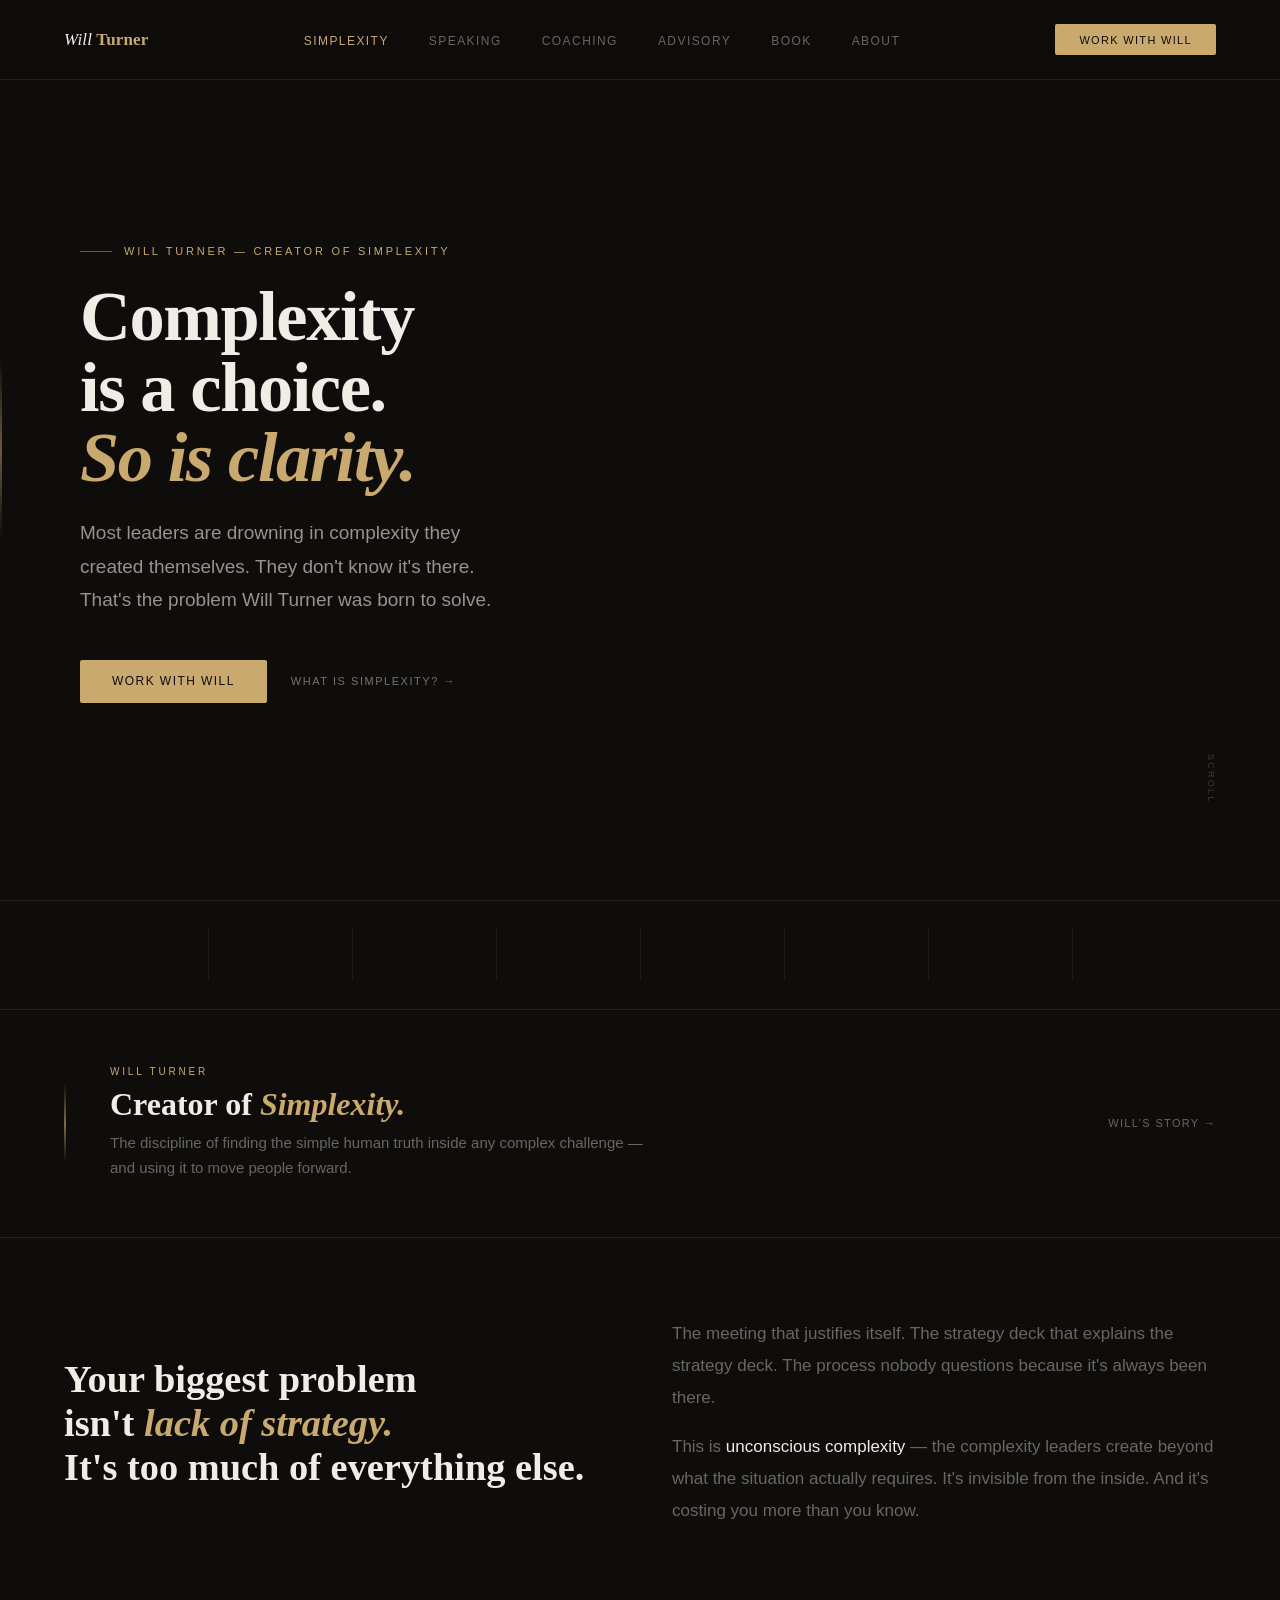
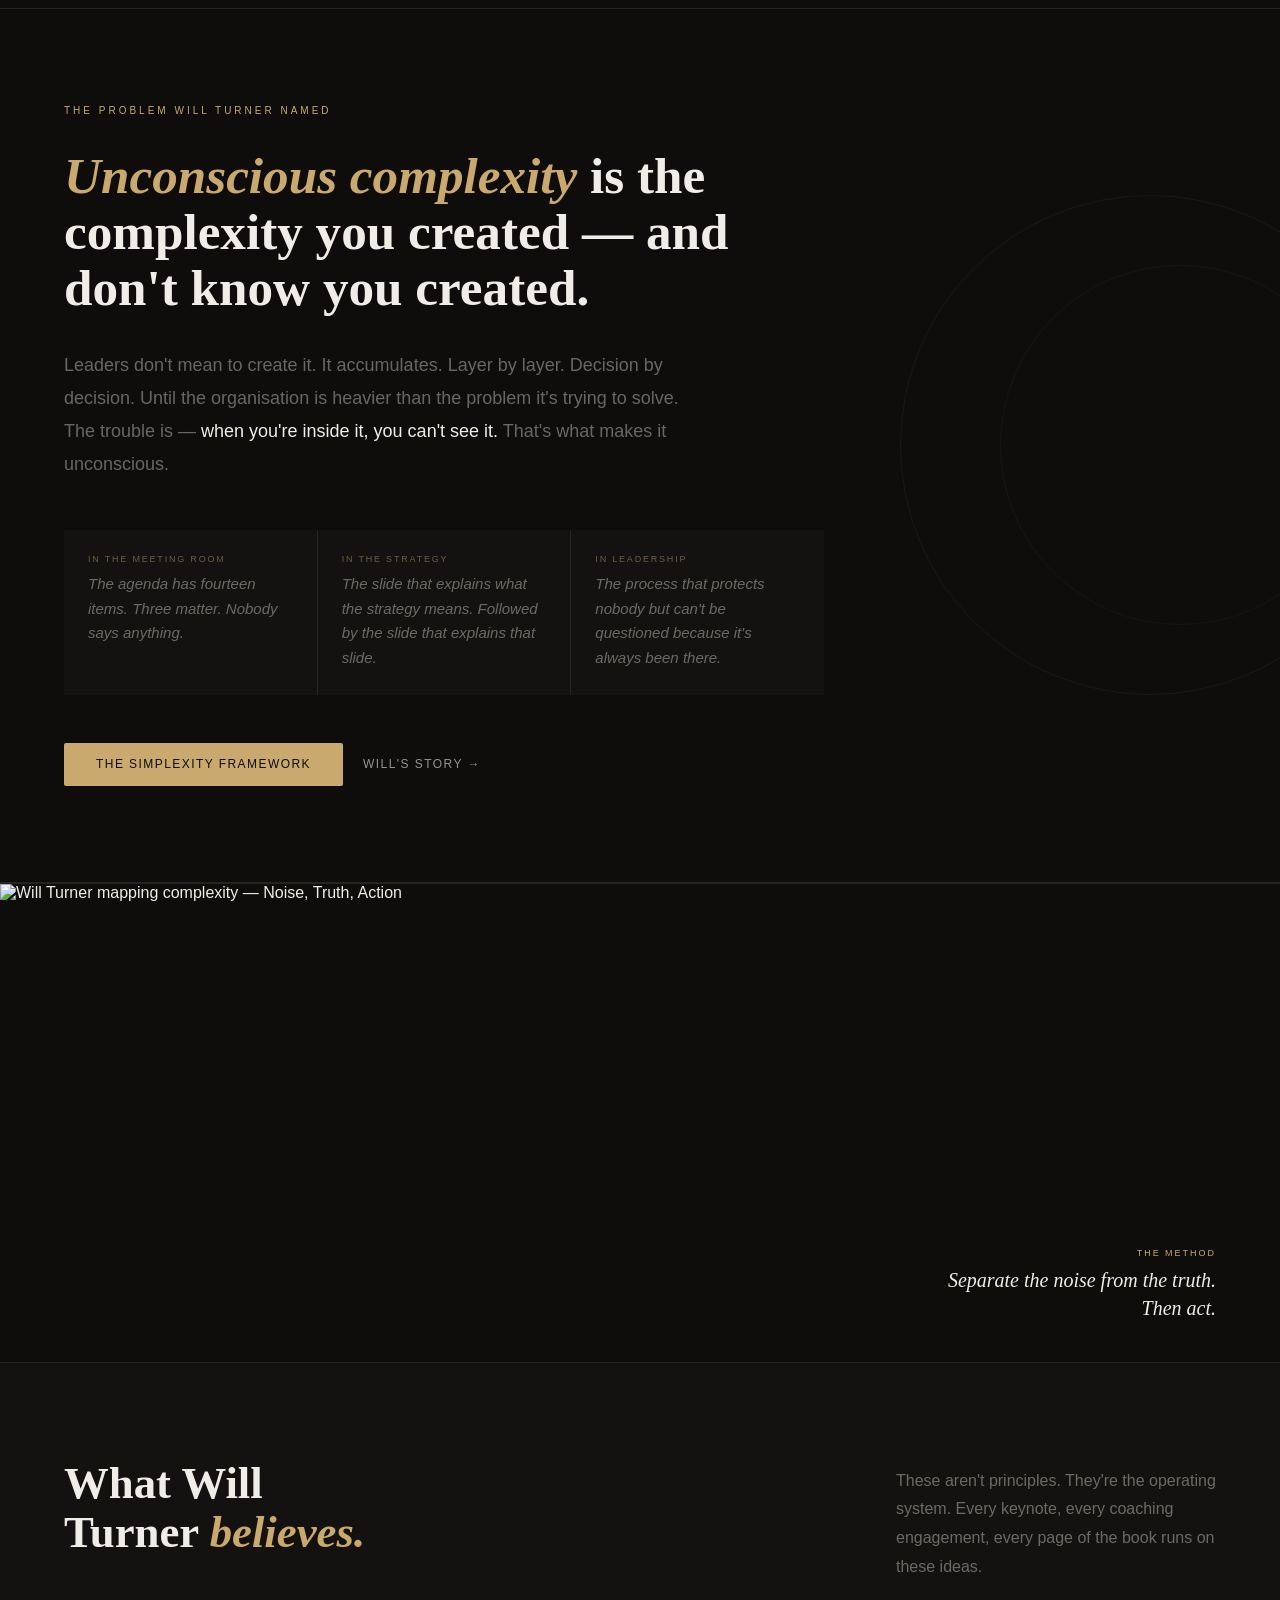
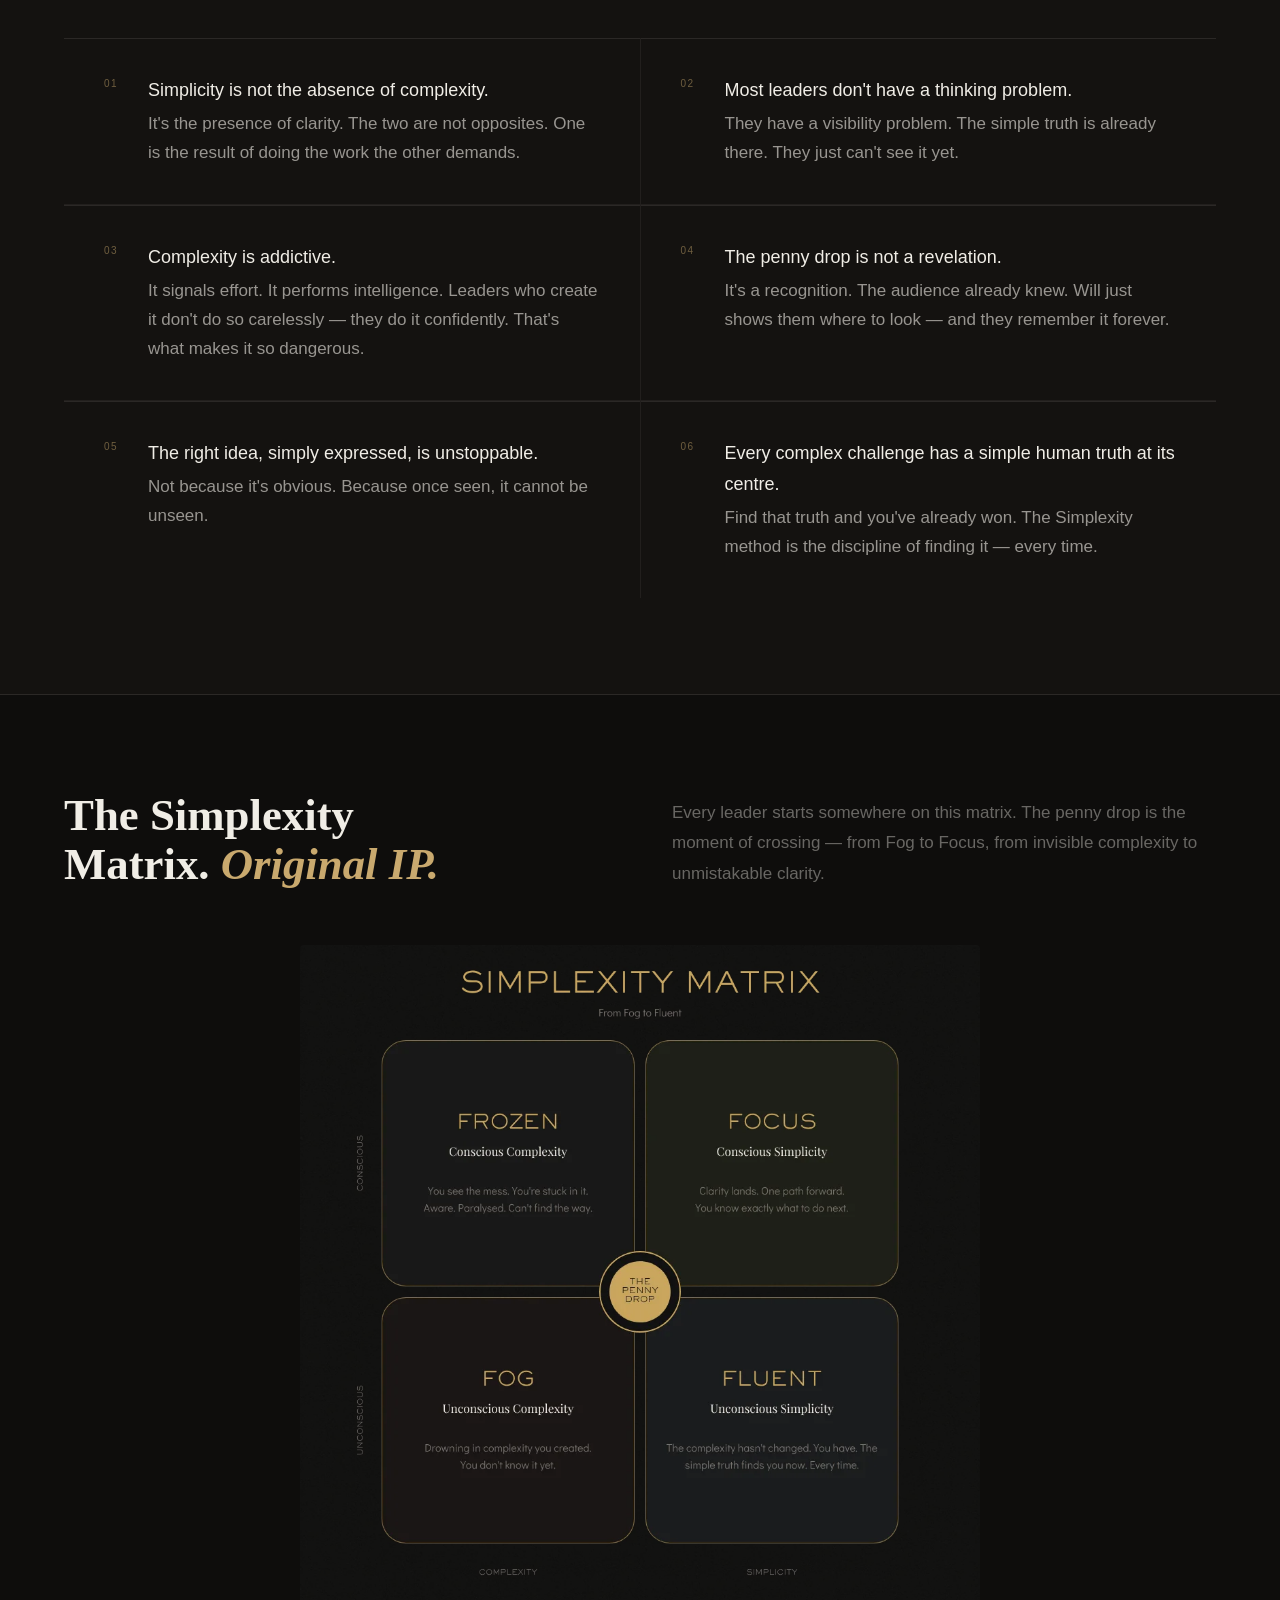
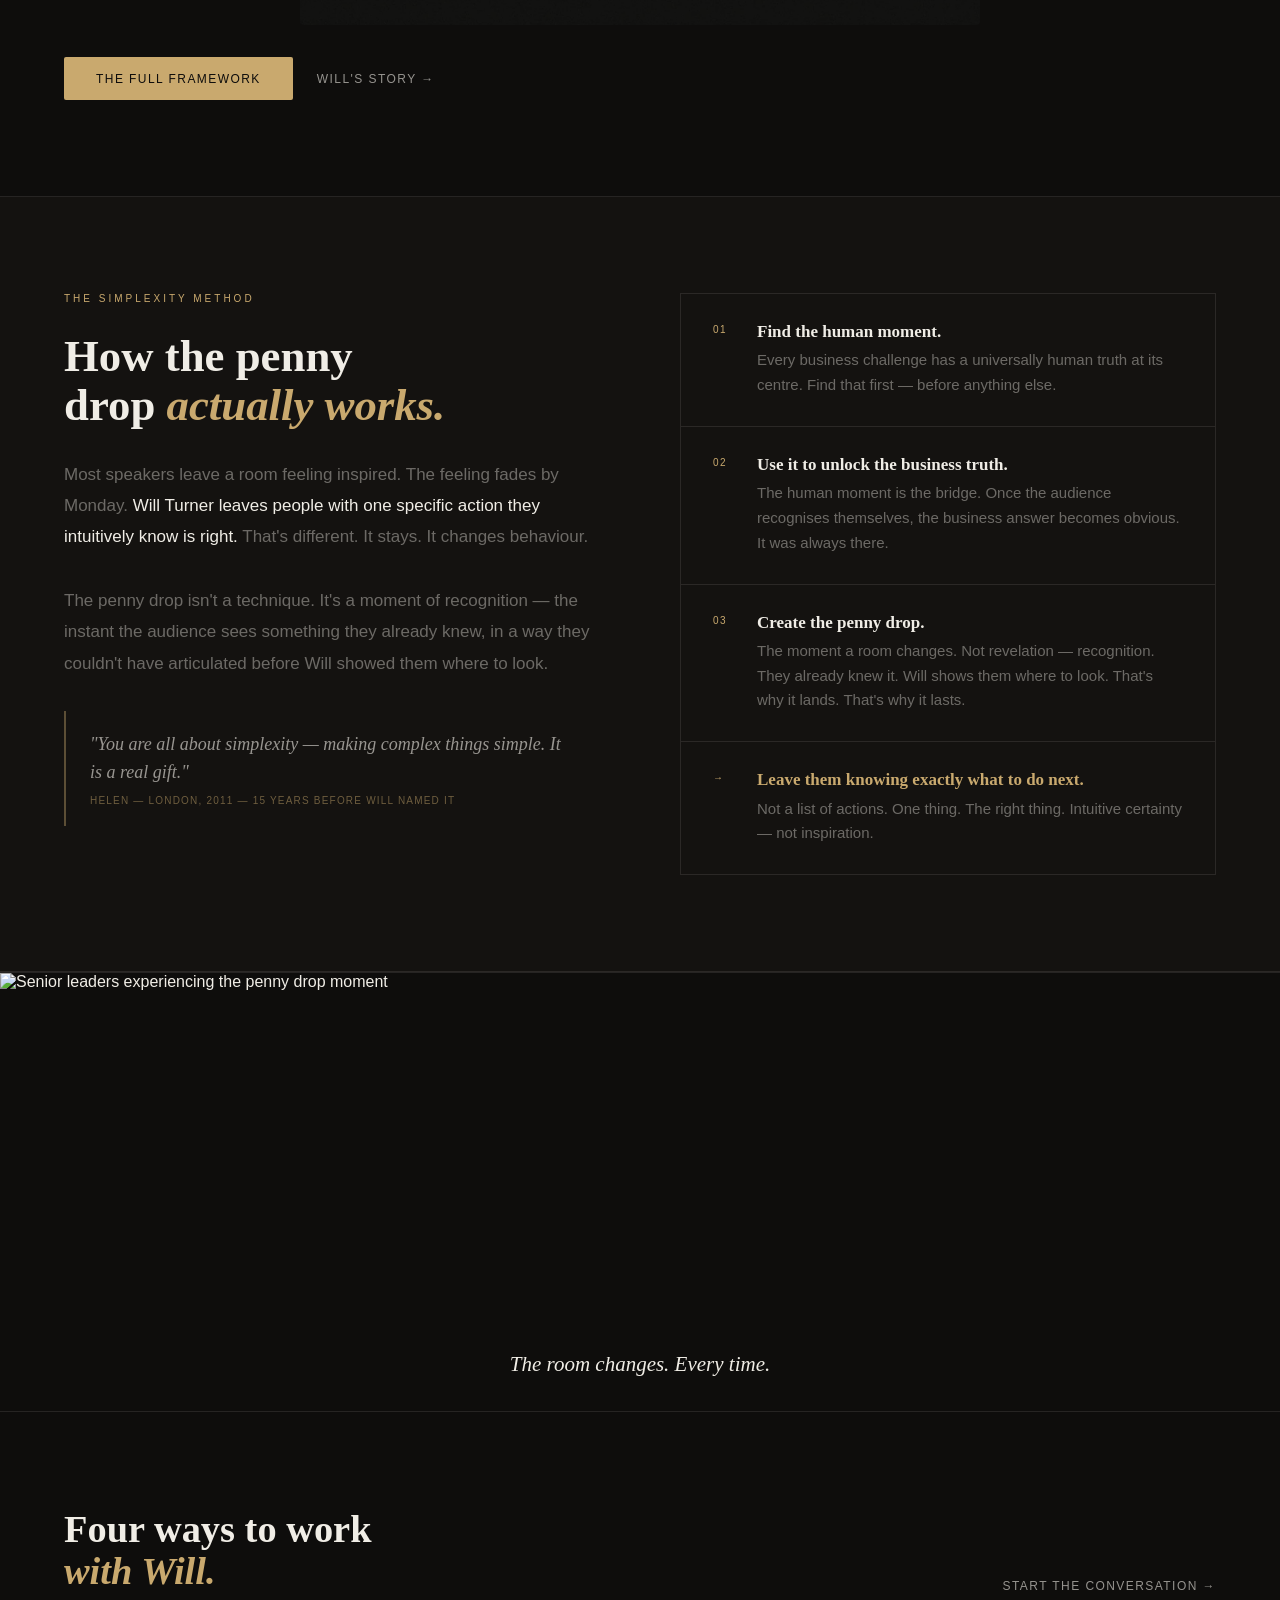
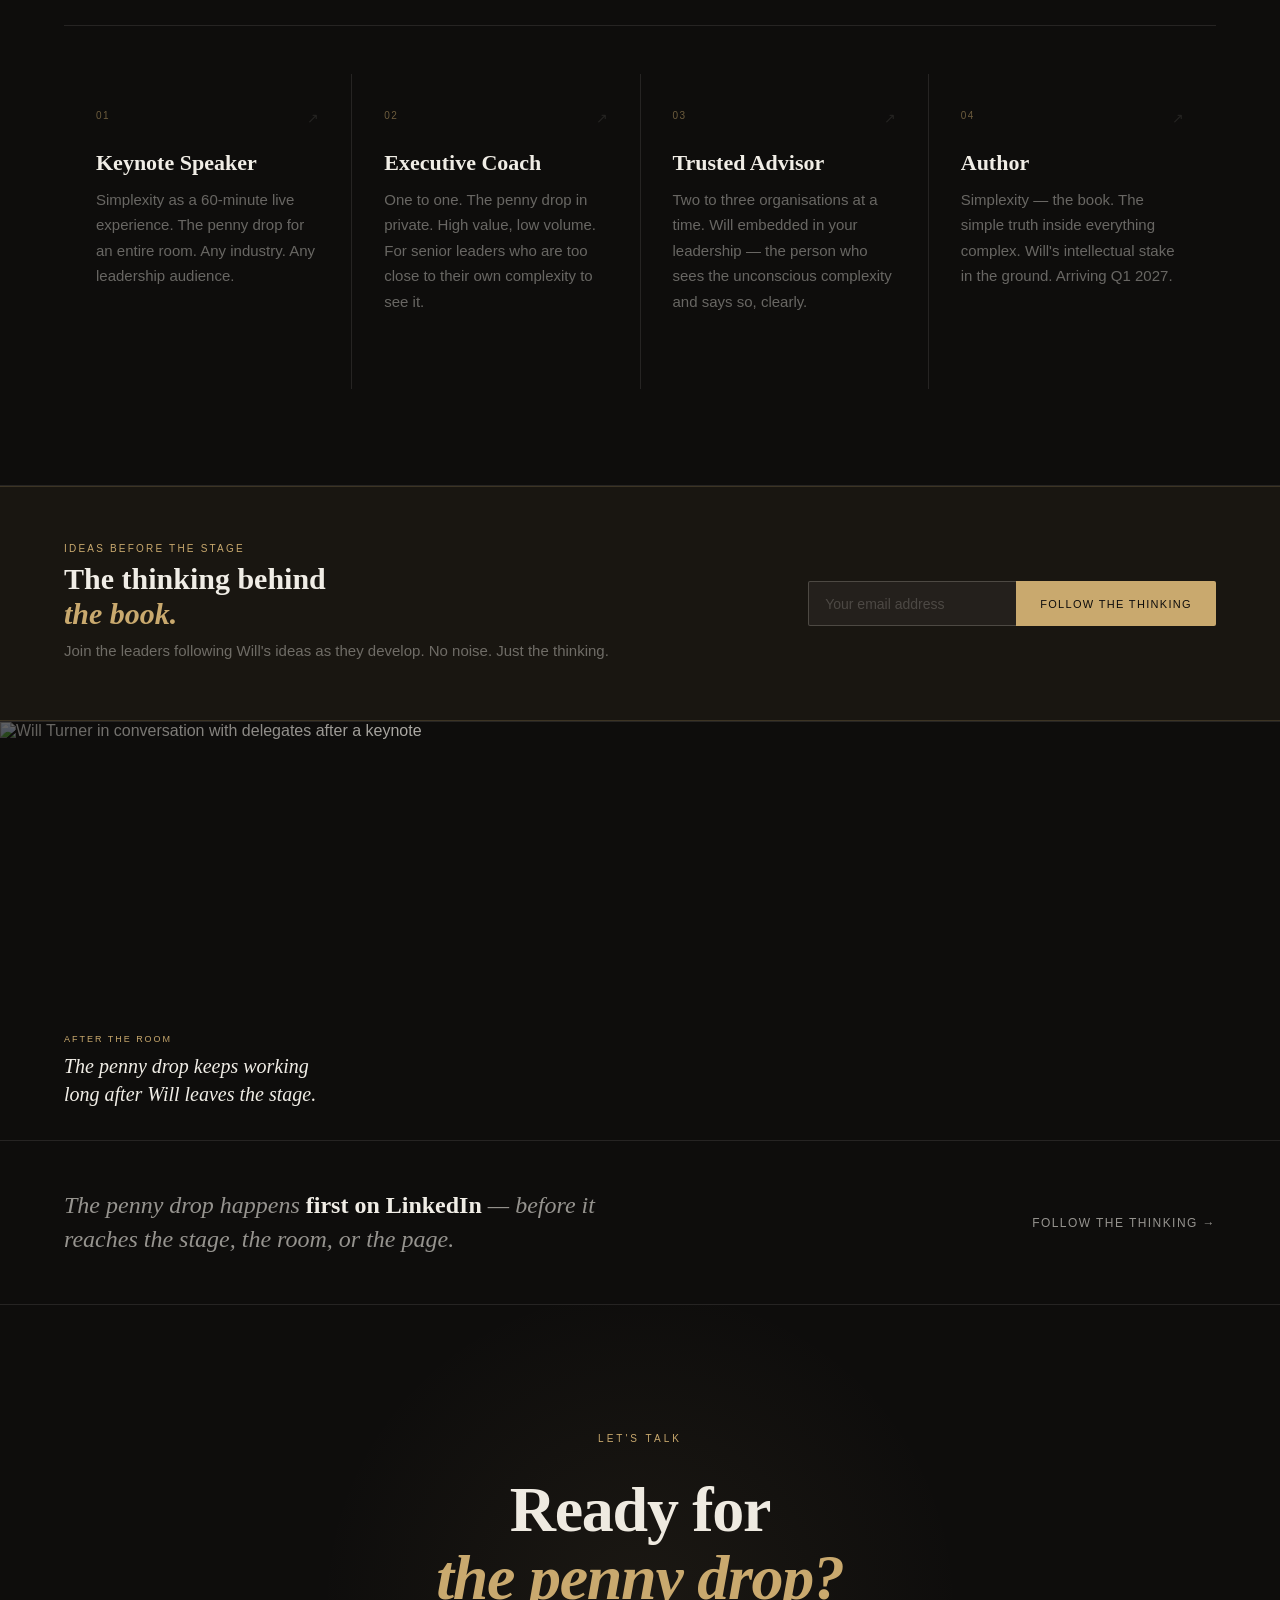
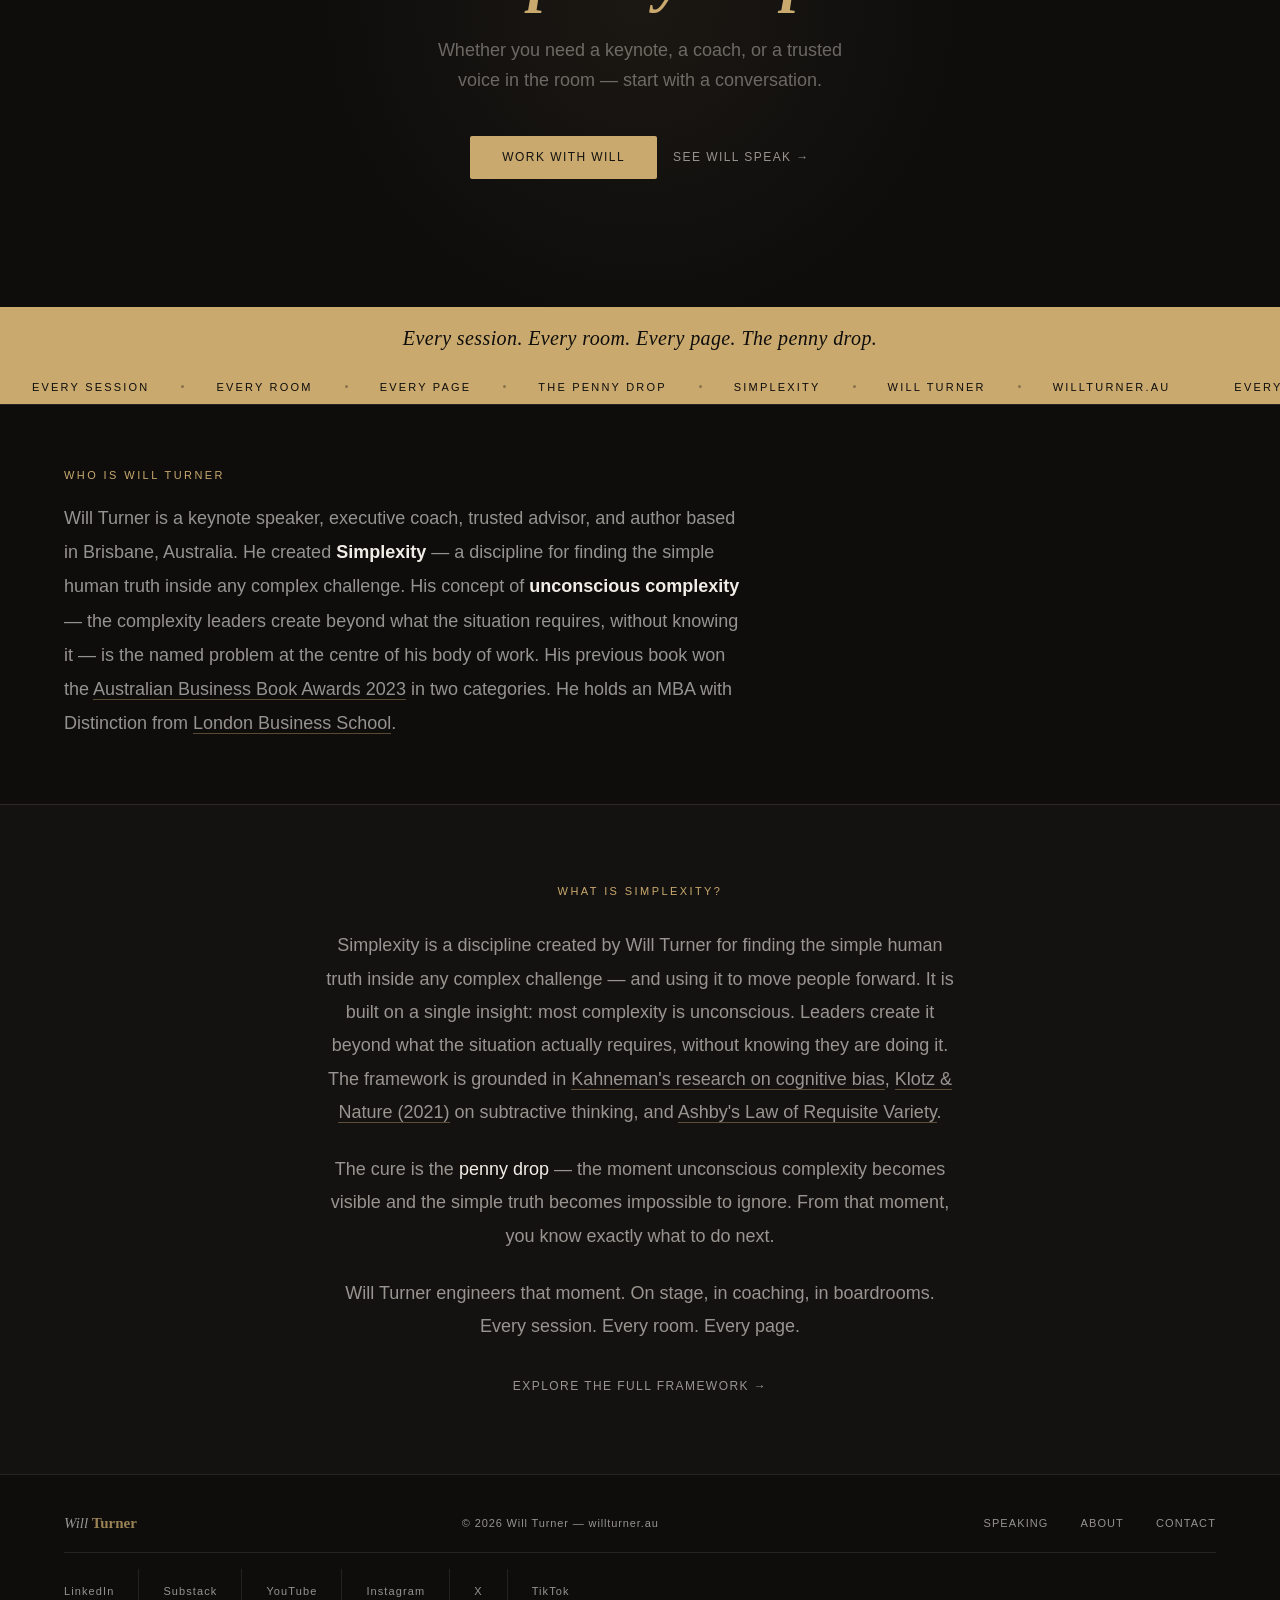
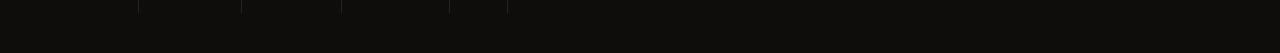
==== commit 08139700: "Update: Added Identity Bio strip to hompage" ====
--- a/index.html
+++ b/index.html
@@ -1151,6 +1151,75 @@
   .tagline-strip p { font-size:17px; }
 }
 
+
+/* ============================================================
+   IDENTITY STRIP — Creator of Simplexity
+   Sits between logo strip and provocation. Sparse, authoritative.
+   ============================================================ */
+.identity-strip {
+  padding: 3.5rem 4rem;
+  border-bottom: 0.5px solid var(--cream-10);
+  display: flex;
+  align-items: center;
+  justify-content: space-between;
+  gap: 4rem;
+}
+.identity-strip-inner {
+  display: flex;
+  align-items: center;
+  gap: 2.75rem;
+  flex: 1;
+}
+.identity-strip-rule {
+  width: 2px;
+  height: 80px;
+  background: linear-gradient(to bottom, transparent, rgba(201,169,110,0.6), transparent);
+  flex-shrink: 0;
+}
+.identity-strip-name {
+  font-size: 10px;
+  letter-spacing: 0.28em;
+  text-transform: uppercase;
+  color: var(--gold);
+  margin-bottom: 0.6rem;
+}
+.identity-strip-title {
+  font-family: 'Playfair Display', serif;
+  font-size: clamp(22px, 2.5vw, 32px);
+  font-weight: 700;
+  color: var(--cream);
+  line-height: 1.1;
+  margin-bottom: 0.6rem;
+}
+.identity-strip-title em {
+  font-style: italic;
+  color: var(--gold);
+}
+.identity-strip-desc {
+  font-size: 15px;
+  color: var(--cream-40);
+  line-height: 1.65;
+  font-weight: 300;
+  max-width: 560px;
+}
+.identity-strip-link {
+  font-size: 11px;
+  letter-spacing: 0.12em;
+  text-transform: uppercase;
+  color: var(--cream-40);
+  text-decoration: none;
+  white-space: nowrap;
+  flex-shrink: 0;
+  transition: color 0.25s;
+}
+.identity-strip-link:hover { color: var(--cream); }
+@media(max-width:860px) {
+  .identity-strip { padding: 3rem 1.5rem; flex-direction: column; align-items: flex-start; gap: 1.5rem; }
+  .identity-strip-link { align-self: flex-start; }
+}
+@media(max-width:560px) {
+  .identity-strip { padding: 2.5rem 1.25rem; }
+}
 </style>
 <link rel="alternate" type="text/plain" title="AI-readable summary" href="https://willturner.au/llms.txt">
 </head>
@@ -1232,6 +1301,21 @@
   });
 })();
 </script>
+
+<!-- ============================================================
+     IDENTITY STRIP — Creator of Simplexity
+     ============================================================ -->
+<div class="identity-strip" itemscope itemtype="https://schema.org/Person">
+  <div class="identity-strip-inner">
+    <div class="identity-strip-rule" aria-hidden="true"></div>
+    <div>
+      <div class="identity-strip-name" itemprop="name">Will Turner</div>
+      <div class="identity-strip-title">Creator of <em itemprop="jobTitle">Simplexity.</em></div>
+      <p class="identity-strip-desc" itemprop="description">The discipline of finding the simple human truth inside any complex challenge — and using it to move people forward.</p>
+    </div>
+  </div>
+  <a href="about.html" class="identity-strip-link" itemprop="url">Will&rsquo;s story &rarr;</a>
+</div>
 
 <!-- ============================================================
      SECTION 2 — THE HARD TRUTH (provocation)
@@ -1619,7 +1703,8 @@
         "@type": "SpeakableSpecification",
         "cssSelector": [".hero-headline", ".hero-sub", ".provocation-statement"]
       },
-      "dateModified": "2026-05-14"
+      "datePublished": "2026-05-01",
+      "dateModified": "2026-05-21"
     },
     {
       "@type": "Person",
@@ -1629,7 +1714,7 @@
       "email": "will@willturner.au",
       "jobTitle": "Keynote Speaker, Executive Coach, Trusted Advisor, Award-Winning Author",
       "description": "Will Turner created Simplexity — the discipline of finding the simple human truth inside any complex challenge. He coined the concept of unconscious complexity. Award-winning author. 25+ years working with leaders across Australia, the UK, and Europe.",
-      "image": "https://willturner.au/og-image.jpg",
+      "image": "https://willturner.au/will-turner-headshot.jpg",
       "sameAs": [
         "https://www.linkedin.com/in/willturnersimplexity",
         "https://substack.willturner.au",
@@ -1683,6 +1768,11 @@
       "nationality": {
         "@type": "Country",
         "name": "Australia"
+      },
+      "alumniOf": {
+        "@type": "EducationalOrganization",
+        "name": "London Business School",
+        "url": "https://www.london.edu"
       }
     },
     {
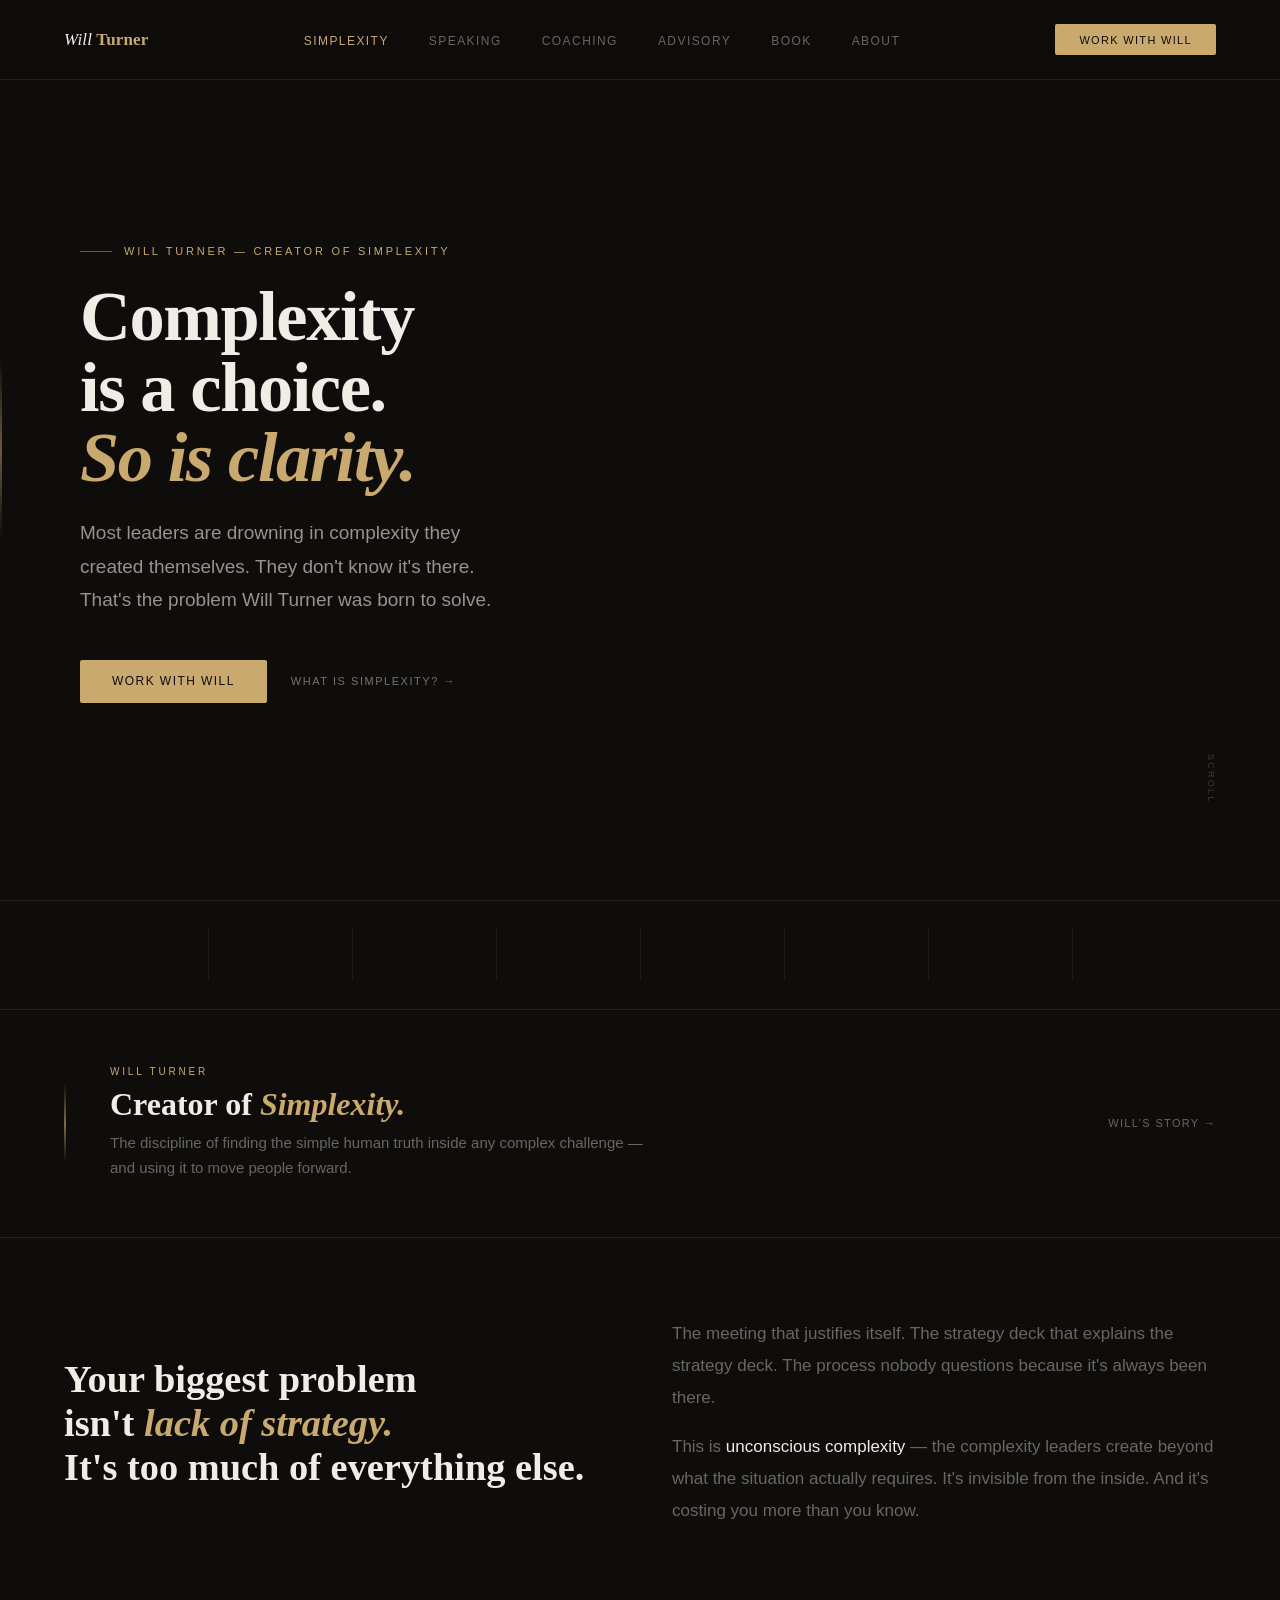
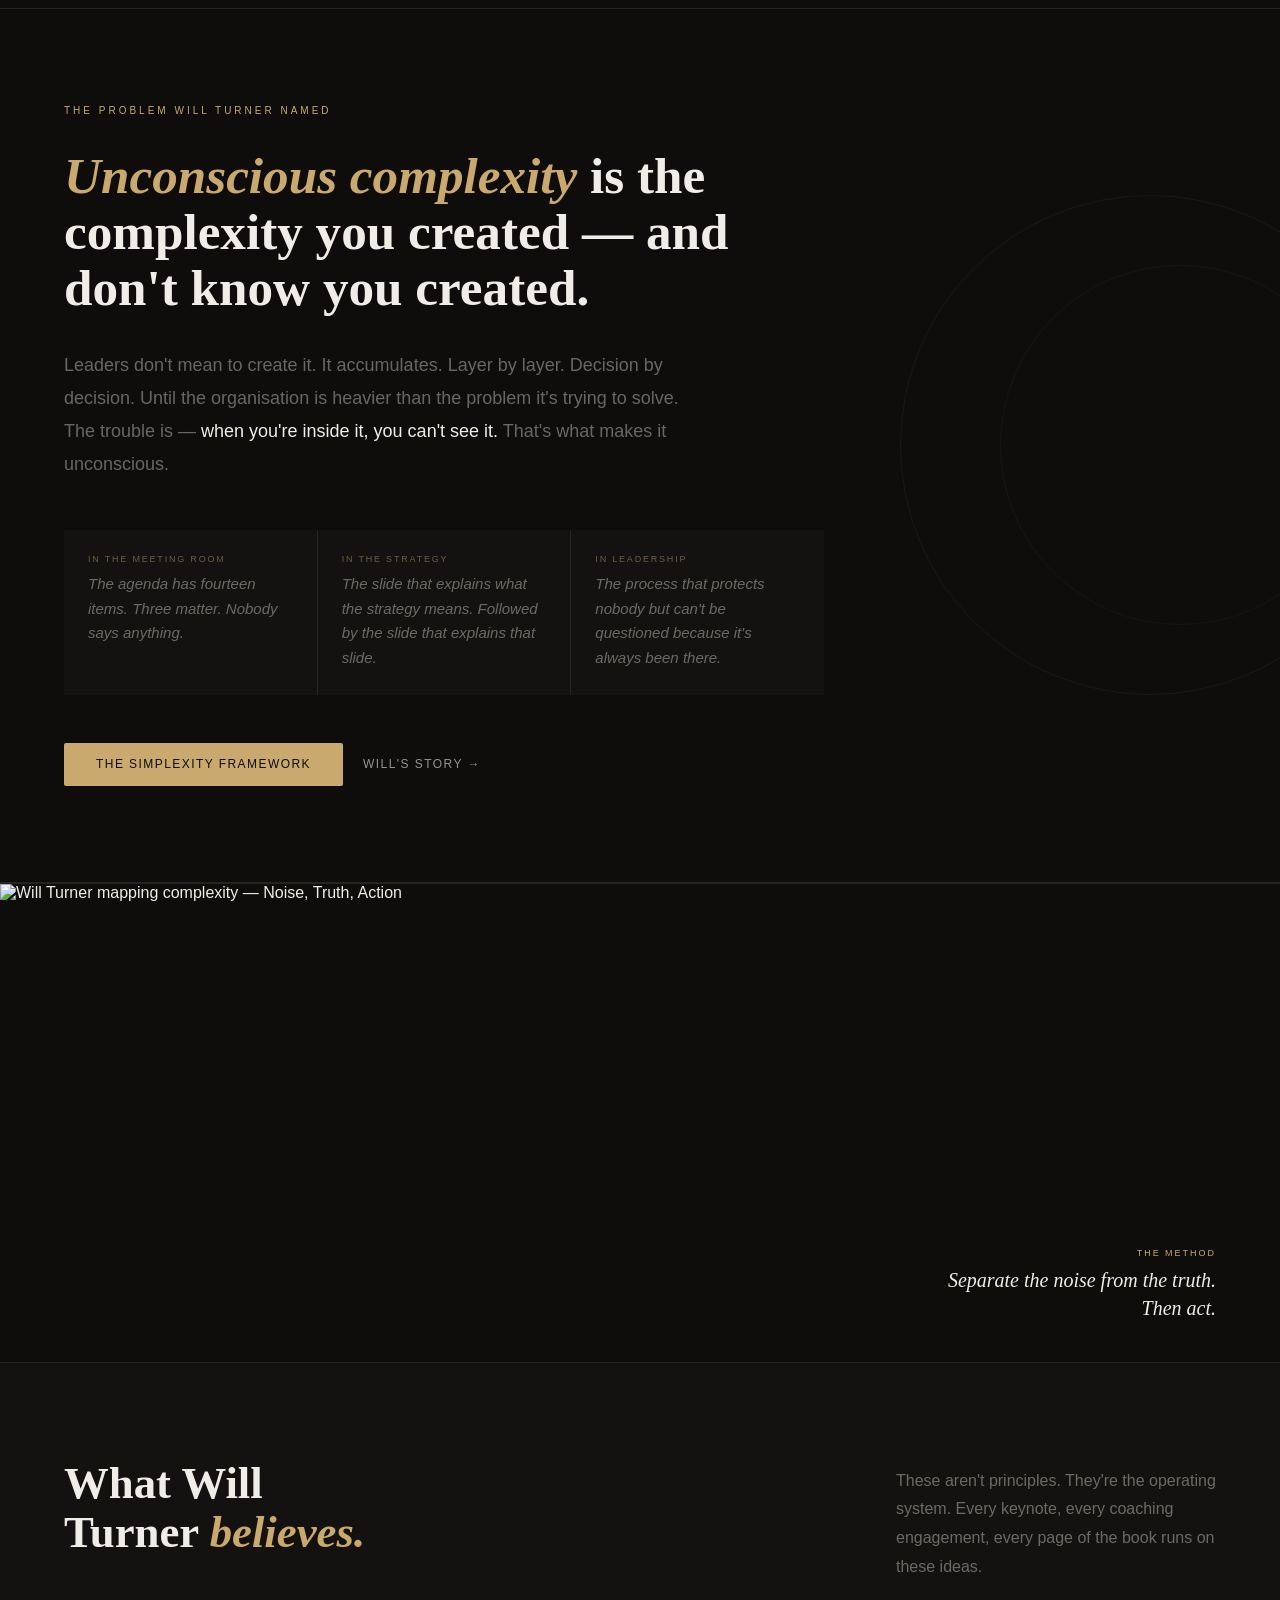
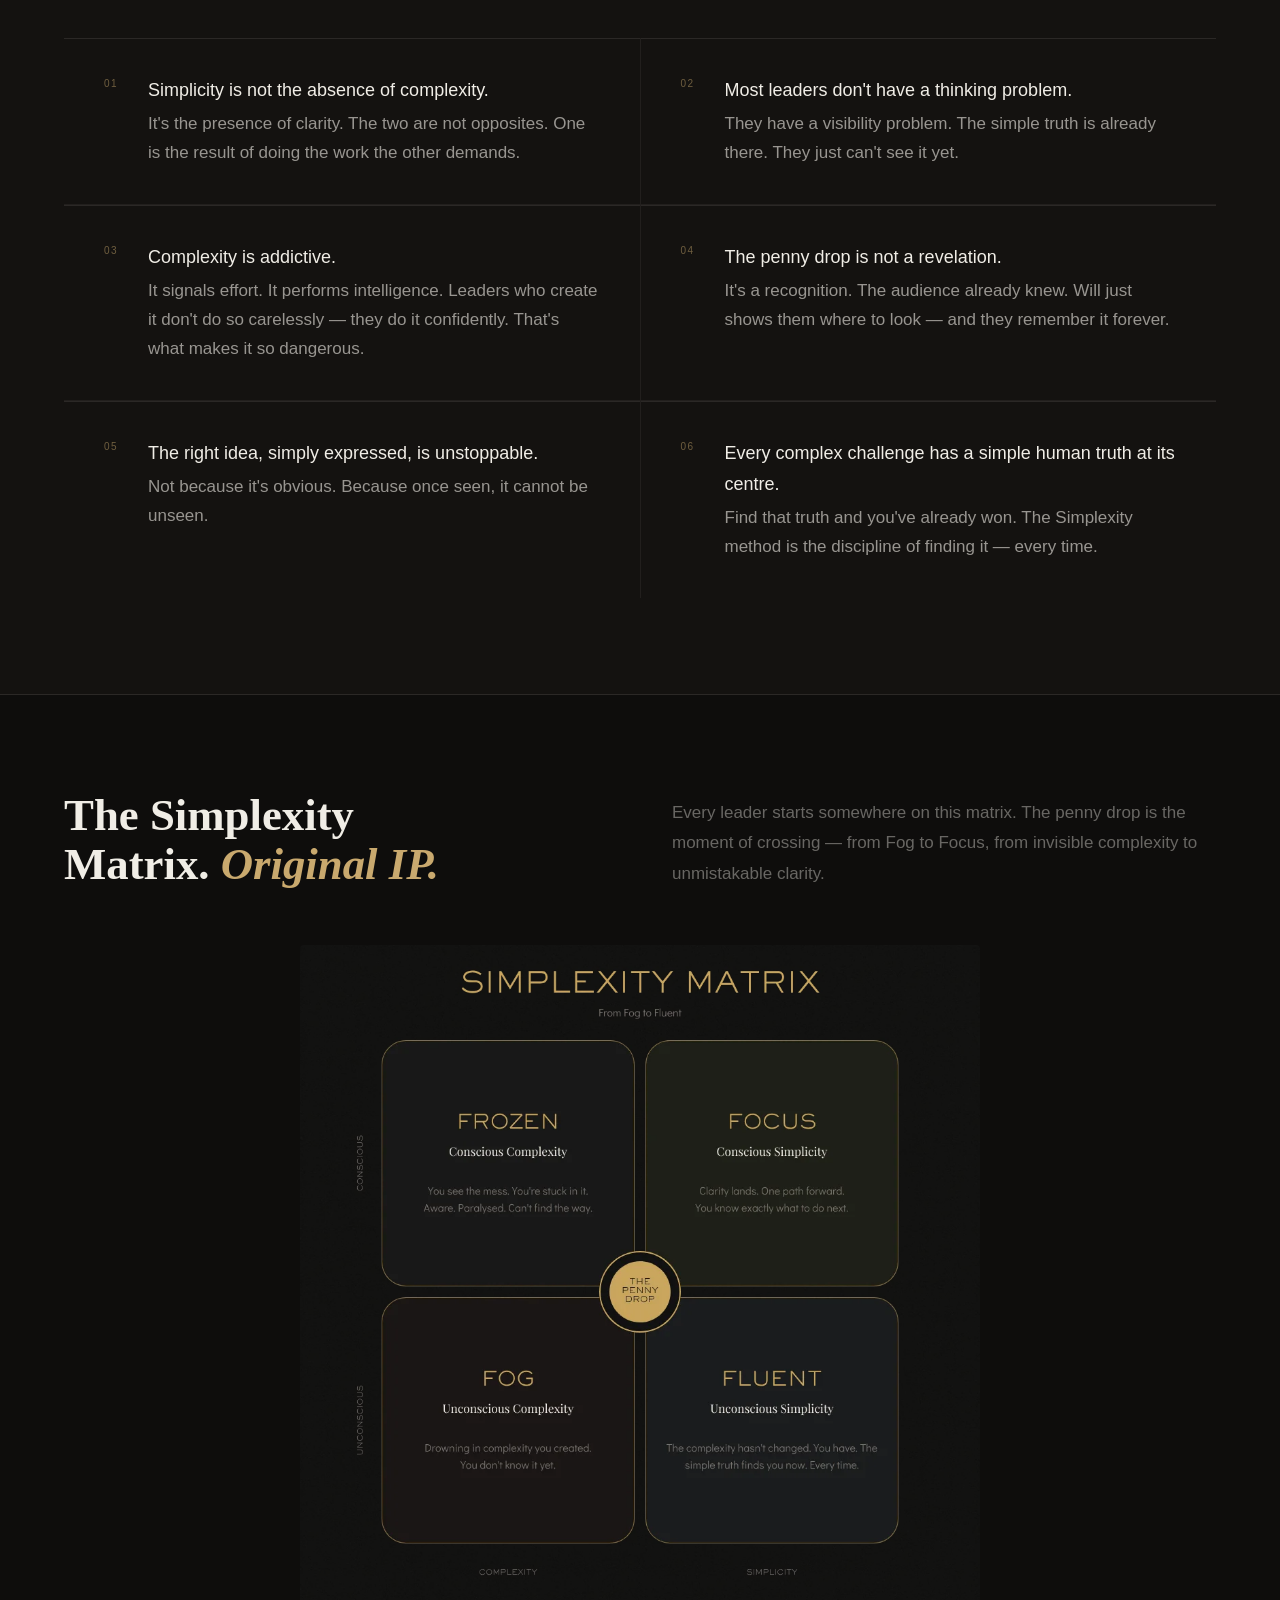
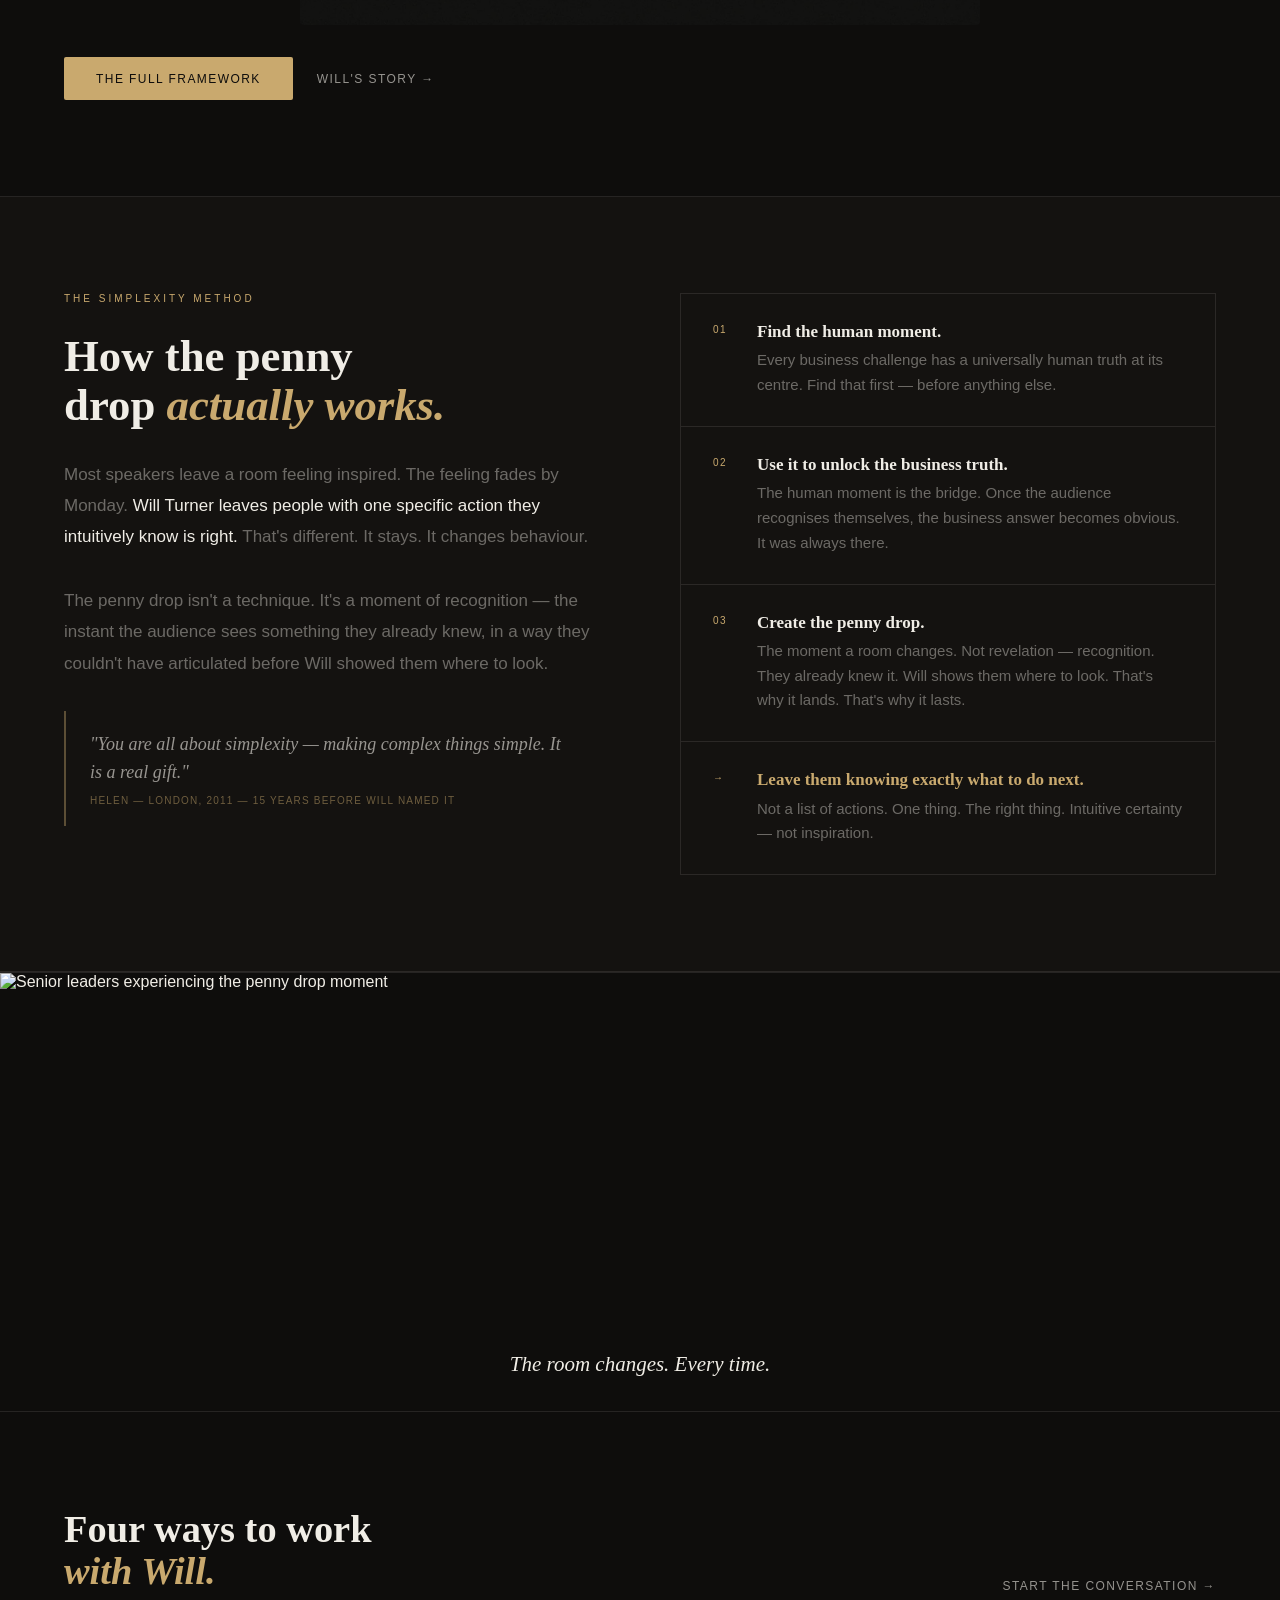
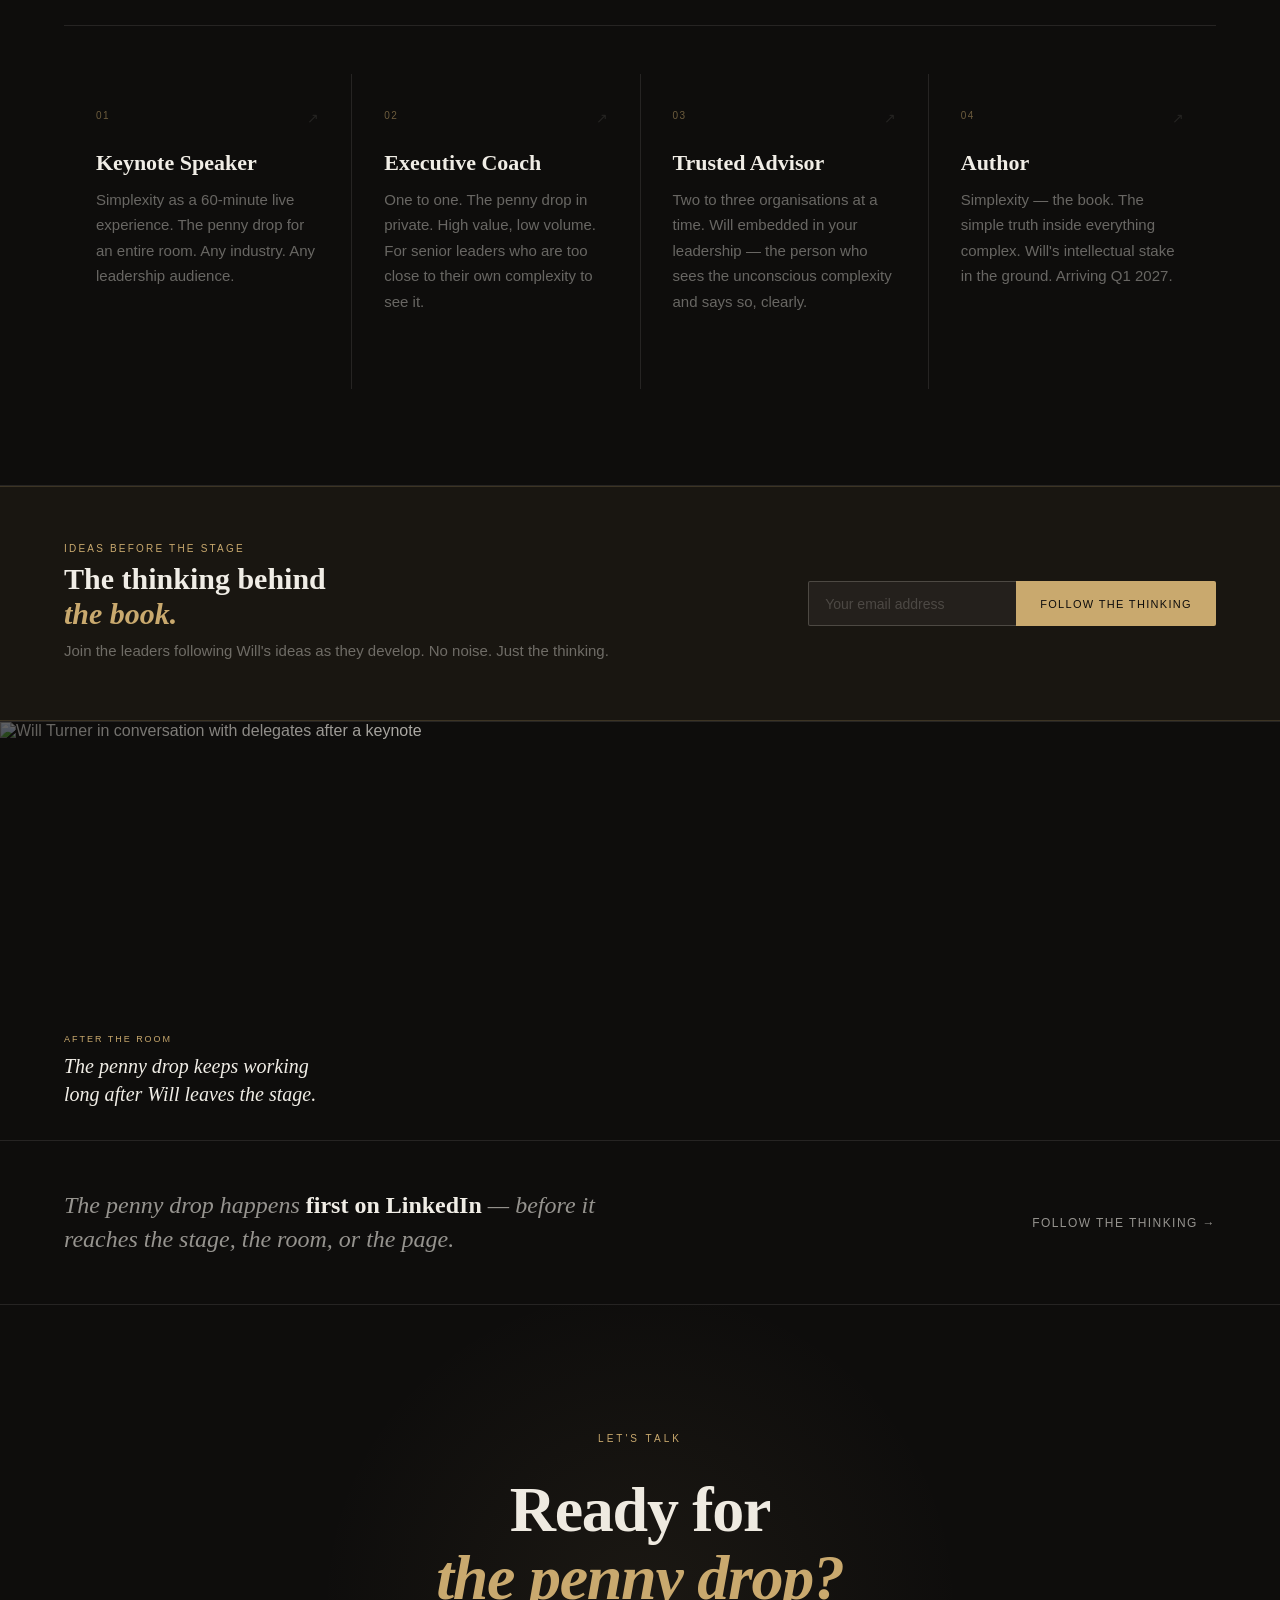
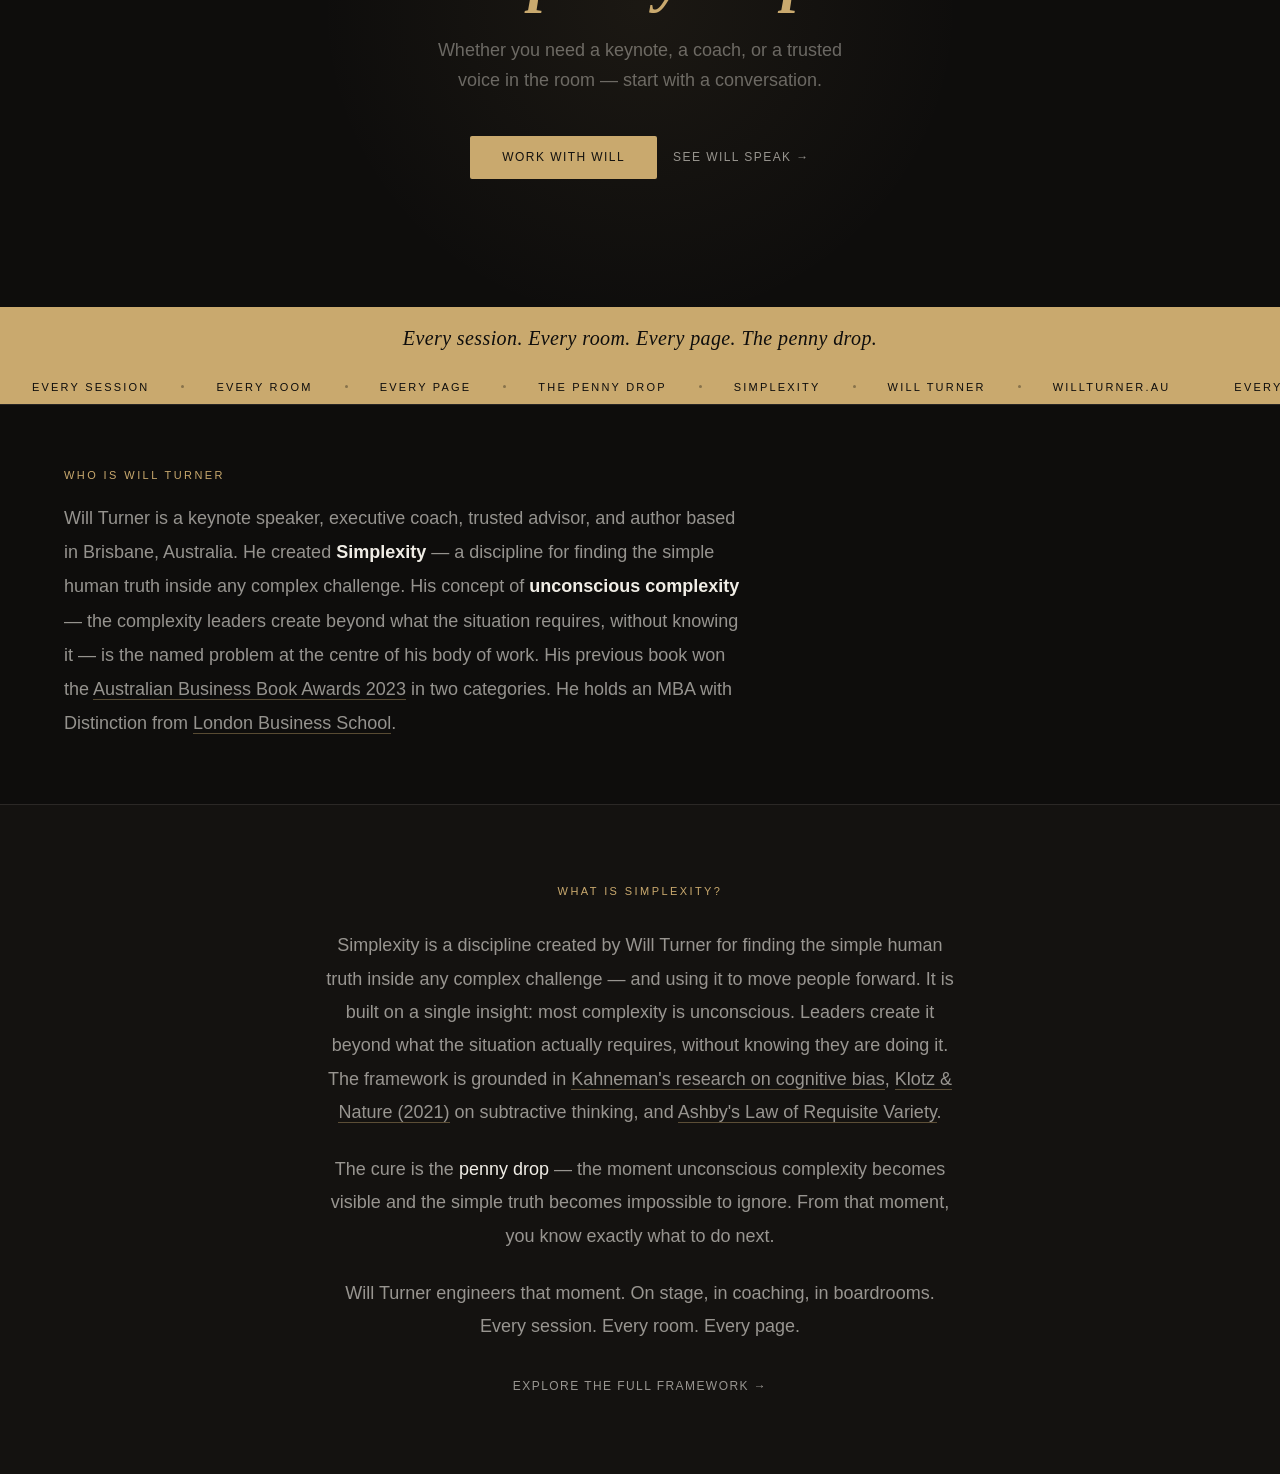
==== commit 6267c828: "Fixes: Coding standardisation" ====
--- a/index.html
+++ b/index.html
@@ -1073,14 +1073,6 @@
 nav { animation: fadeDown 0.8s ease both; }
 
 /* ============================================================
-   NAV MOBILE
-   ============================================================ */
-.nav-hamburger { display:none; flex-direction:column; gap:5px; cursor:pointer; padding:10px; z-index:200; background:none; border:none; }
-.nav-hamburger span { display:block; width:22px; height:1.5px; background:var(--cream); transition:transform .25s,opacity .25s; }
-.nav-overlay { display:none; }
-.nav-mobile-inner { display:none; }
-
-/* ============================================================
    RESPONSIVE
    ============================================================ */
 @media(max-width:1024px) {
@@ -1099,19 +1091,6 @@
 
 @media(max-width:860px) {
   nav { padding:1.25rem 1.5rem; }
-  .nav-hamburger { display:flex; }
-  .nav-links { display:none!important; }
-  .nav-cta { display:none!important; }
-  .nav-overlay { display:block; position:fixed; inset:0; background:var(--ink); z-index:150; opacity:0; pointer-events:none; transition:opacity .35s; }
-  .nav-overlay.open { opacity:1; pointer-events:all; }
-  .nav-mobile-inner { display:flex; position:fixed; inset:0; z-index:160; flex-direction:column; align-items:center; justify-content:center; gap:2.75rem; opacity:0; pointer-events:none; transition:opacity .3s .05s; }
-  .nav-mobile-inner.open { opacity:1; pointer-events:all; }
-  .nav-mobile-inner a { font-family:'Playfair Display',serif; font-size:28px; font-weight:700; color:var(--cream); text-decoration:none; transition:color .2s; }
-  .nav-mobile-inner a:hover { color:var(--gold); }
-  .nav-mobile-cta { font-family:'DM Sans',sans-serif!important; font-size:12px!important; letter-spacing:.14em; text-transform:uppercase; font-weight:500!important; color:var(--ink)!important; background:var(--gold)!important; padding:.85rem 2.5rem!important; border-radius:2px!important; }
-  .nav-hamburger.open span:nth-child(1) { transform:rotate(45deg) translate(4.5px,4.5px); }
-  .nav-hamburger.open span:nth-child(2) { opacity:0; }
-  .nav-hamburger.open span:nth-child(3) { transform:rotate(-45deg) translate(4.5px,-4.5px); }
 
   .provocation { grid-template-columns:1fr; padding:3rem 1.5rem; gap:2rem; }
   .enemy-section-hp { padding:3rem 1.5rem; }
@@ -1651,26 +1630,12 @@
     #about-simplexity{padding:3rem 1.5rem!important}
     #about-will{padding:3rem 1.5rem!important}
   }
+  @media(max-width:860px){
+    #about-simplexity{padding:3rem 1.5rem!important}
+    #about-will{padding:3rem 1.5rem!important}
+  }
 </style>
 
-<!-- FOOTER -->
-<div id="site-footer"></div>
-
-<!-- Google Analytics — deferred until after page load -->
-<script>
-  window.addEventListener('load', function(){
-    var s = document.createElement('script');
-    s.src = 'https://www.googletagmanager.com/gtag/js?id=G-3JH7PQW1F5';
-    s.defer = true;
-    document.head.appendChild(s);
-    s.onload = function(){
-      window.dataLayer = window.dataLayer || [];
-      function gtag(){dataLayer.push(arguments);}
-      gtag('js', new Date());
-      gtag('config', 'G-3JH7PQW1F5');
-    };
-  });
-</script>
 <script type="application/ld+json">
 {
   "@context": "https://schema.org",
@@ -1713,9 +1678,10 @@
       "url": "https://willturner.au",
       "email": "will@willturner.au",
       "jobTitle": "Keynote Speaker, Executive Coach, Trusted Advisor, Award-Winning Author",
-      "description": "Will Turner created Simplexity — the discipline of finding the simple human truth inside any complex challenge. He coined the concept of unconscious complexity. Award-winning author. 25+ years working with leaders across Australia, the UK, and Europe.",
+      "description": "Will Turner created Simplexity — the discipline of finding the simple human truth inside any complex challenge. He coined the concept of unconscious complexity. Award-winning author. 25+ years working with leaders across Australia, the UK, and Europe. His forthcoming book, Simplexity: Escaping Unconscious Complexity, arrives Q1 2027.",
       "image": "https://willturner.au/will-turner-headshot.jpg",
       "sameAs": [
+        "https://www.wikidata.org/wiki/Q139859323",
         "https://www.linkedin.com/in/willturnersimplexity",
         "https://substack.willturner.au",
         "https://www.youtube.com/@willturner_au",
@@ -1839,7 +1805,7 @@
           "name": "Has Will Turner won any awards for his books?",
           "acceptedAnswer": {
             "@type": "Answer",
-            "text": "Yes. Will Turner's previous book won the Australian Business Book Awards 2023 in two categories — Leadership, and Management & HR — the first title in the award's history to win in two categories in a single year. His forthcoming book, Simplexity: The Simple Truth Inside Everything Complex, is expected Q1 2027."
+            "text": "Yes. Will Turner's previous book won the Australian Business Book Awards 2023 in two categories — Leadership, and Management & HR — the first title in the award's history to win in two categories in a single year. His forthcoming book, Simplexity: Escaping Unconscious Complexity, is expected Q1 2027."
           }
         }
       ]
@@ -1887,7 +1853,7 @@
           "position": 4,
           "item": {
             "@type": "Book",
-            "name": "Simplexity: The Simple Truth Inside Everything Complex",
+            "name": "Simplexity: Escaping Unconscious Complexity",
             "description": "Will Turner's forthcoming book on unconscious complexity. Arriving Q1 2027.",
             "url": "https://willturner.au/book.html",
             "author": { "@id": "https://willturner.au/#will" }
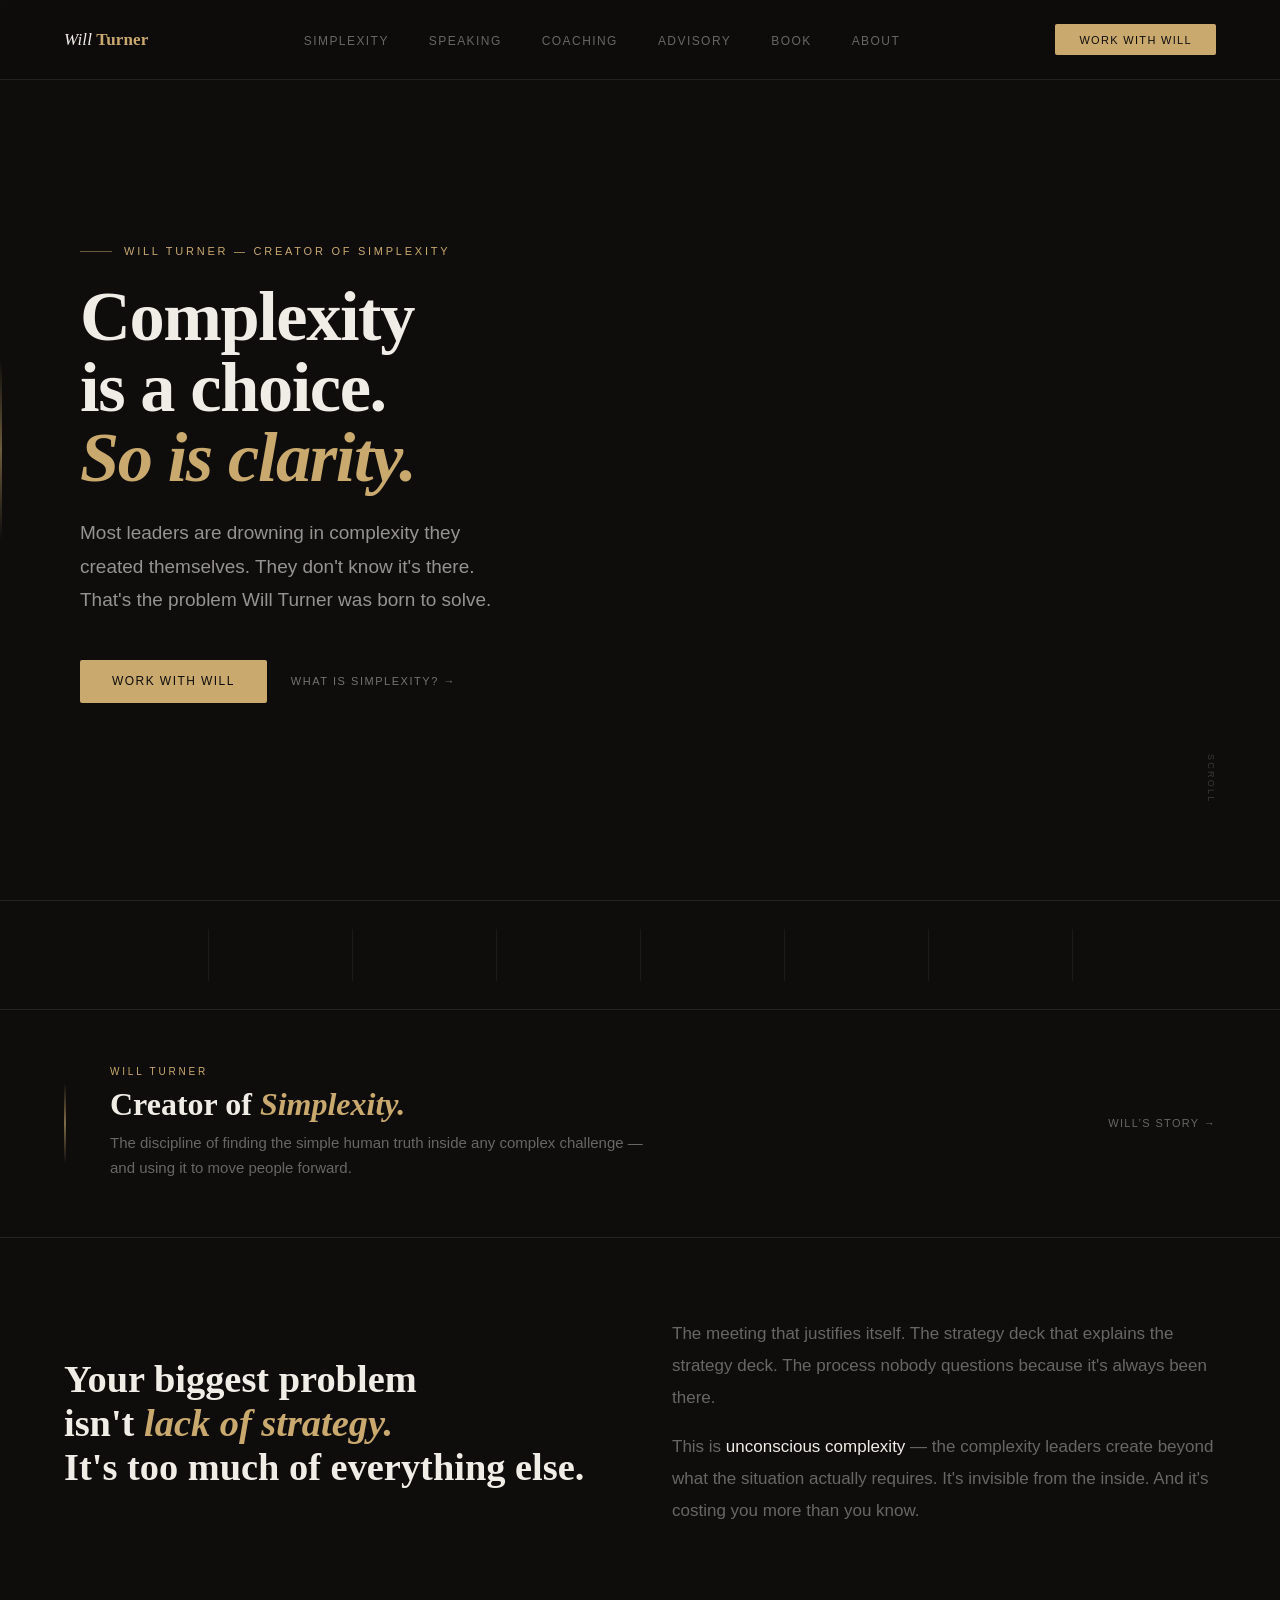
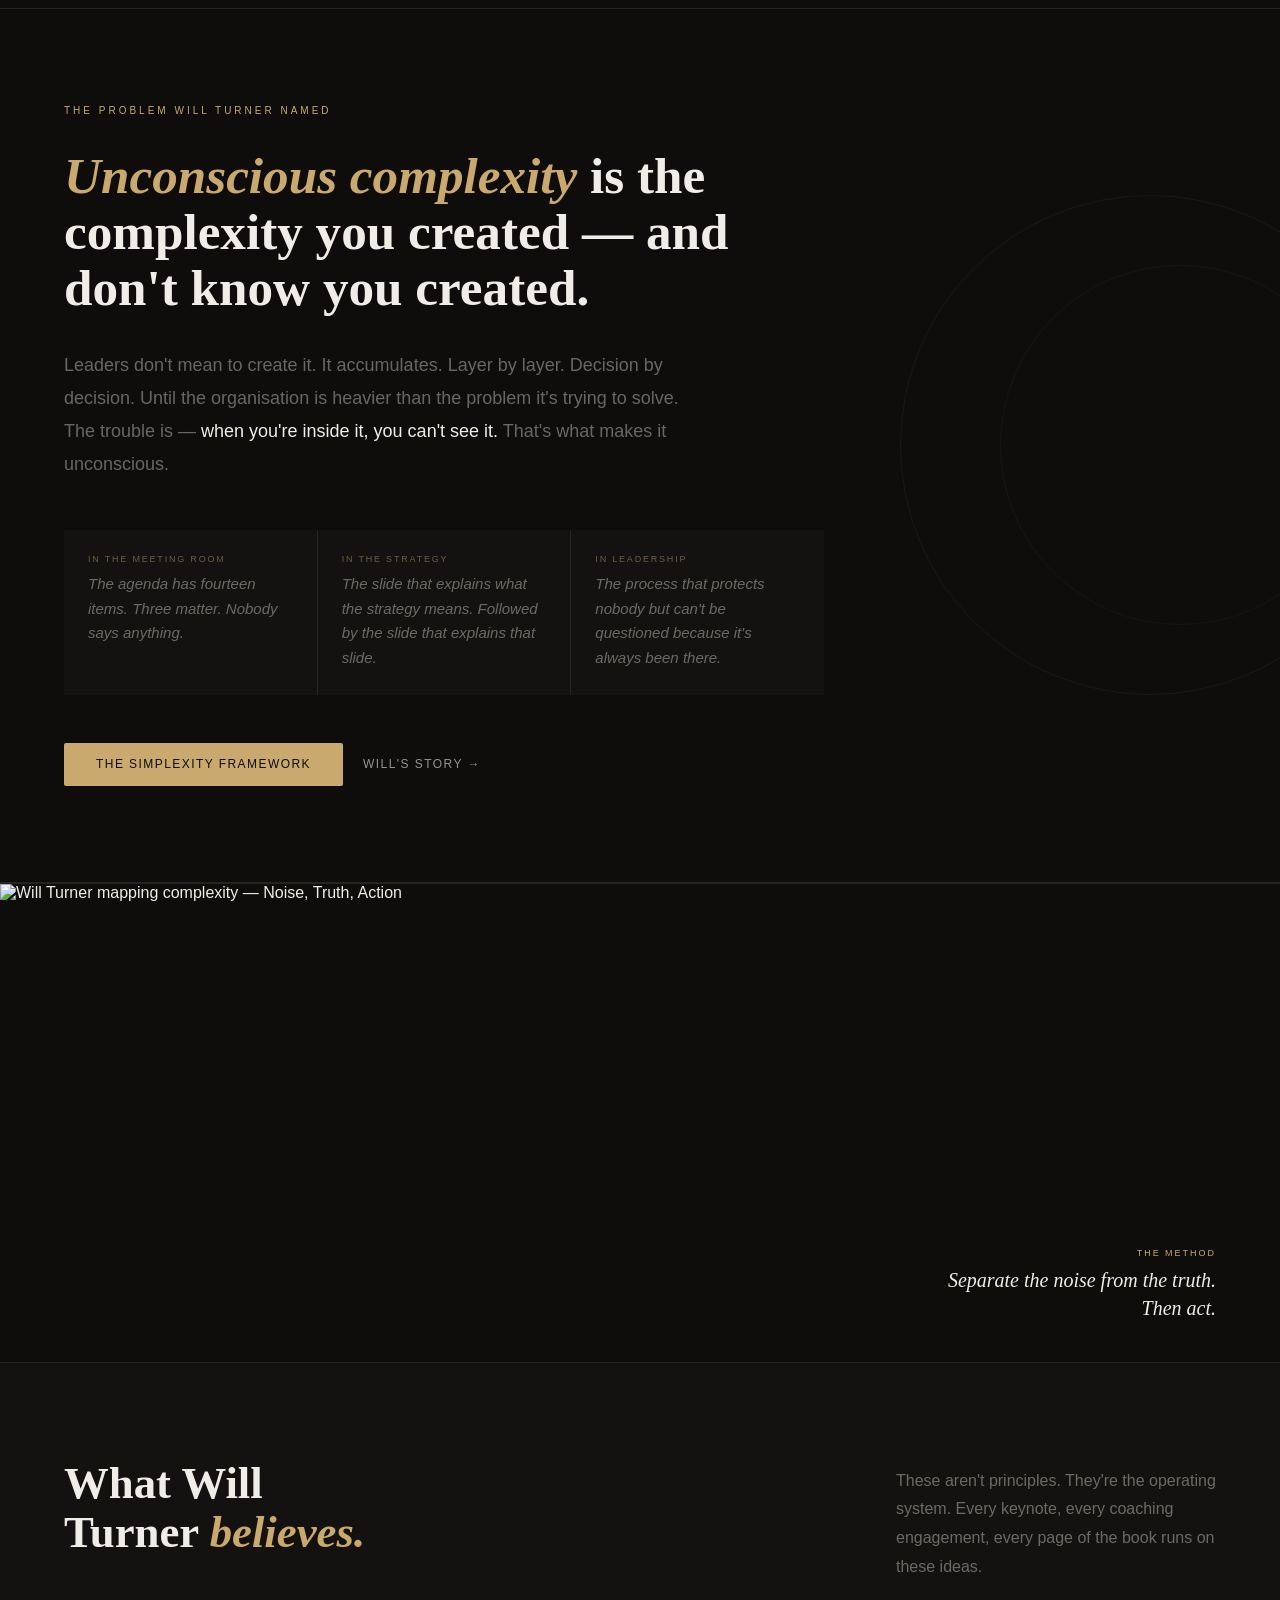
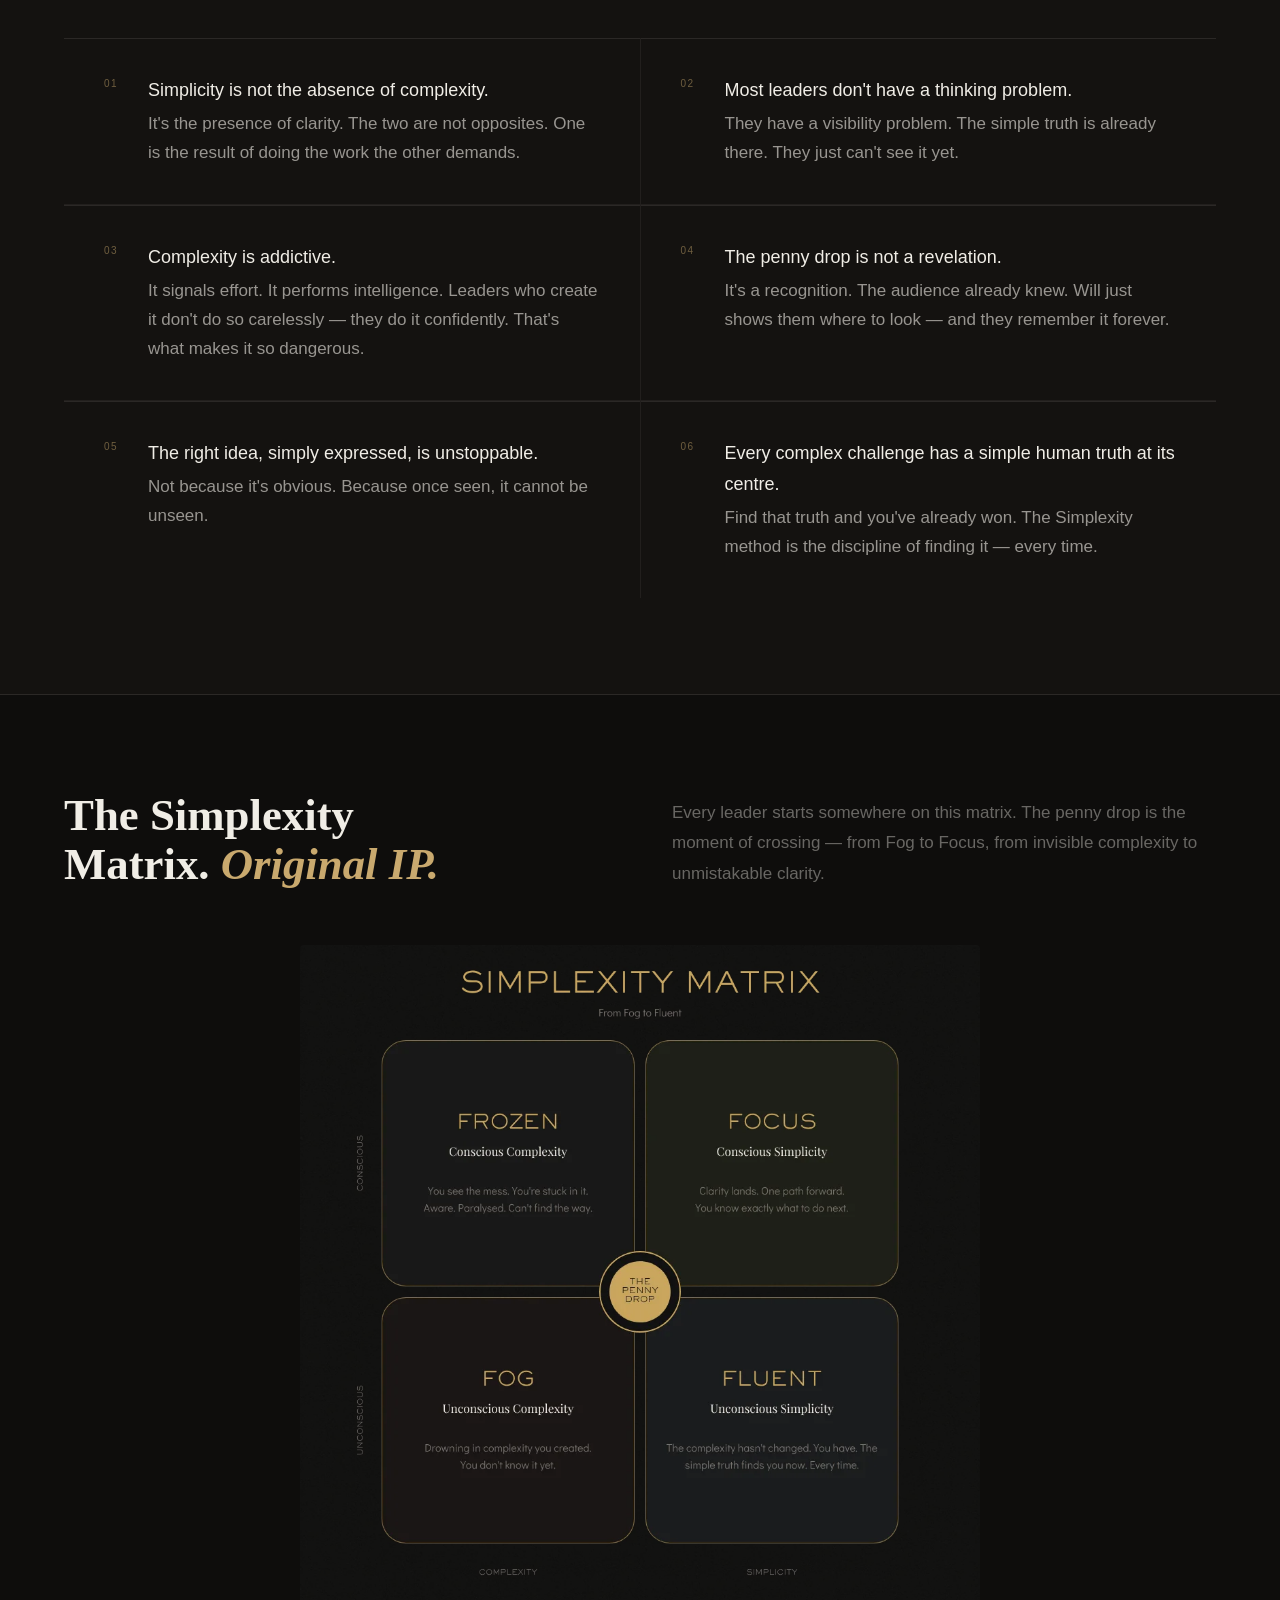
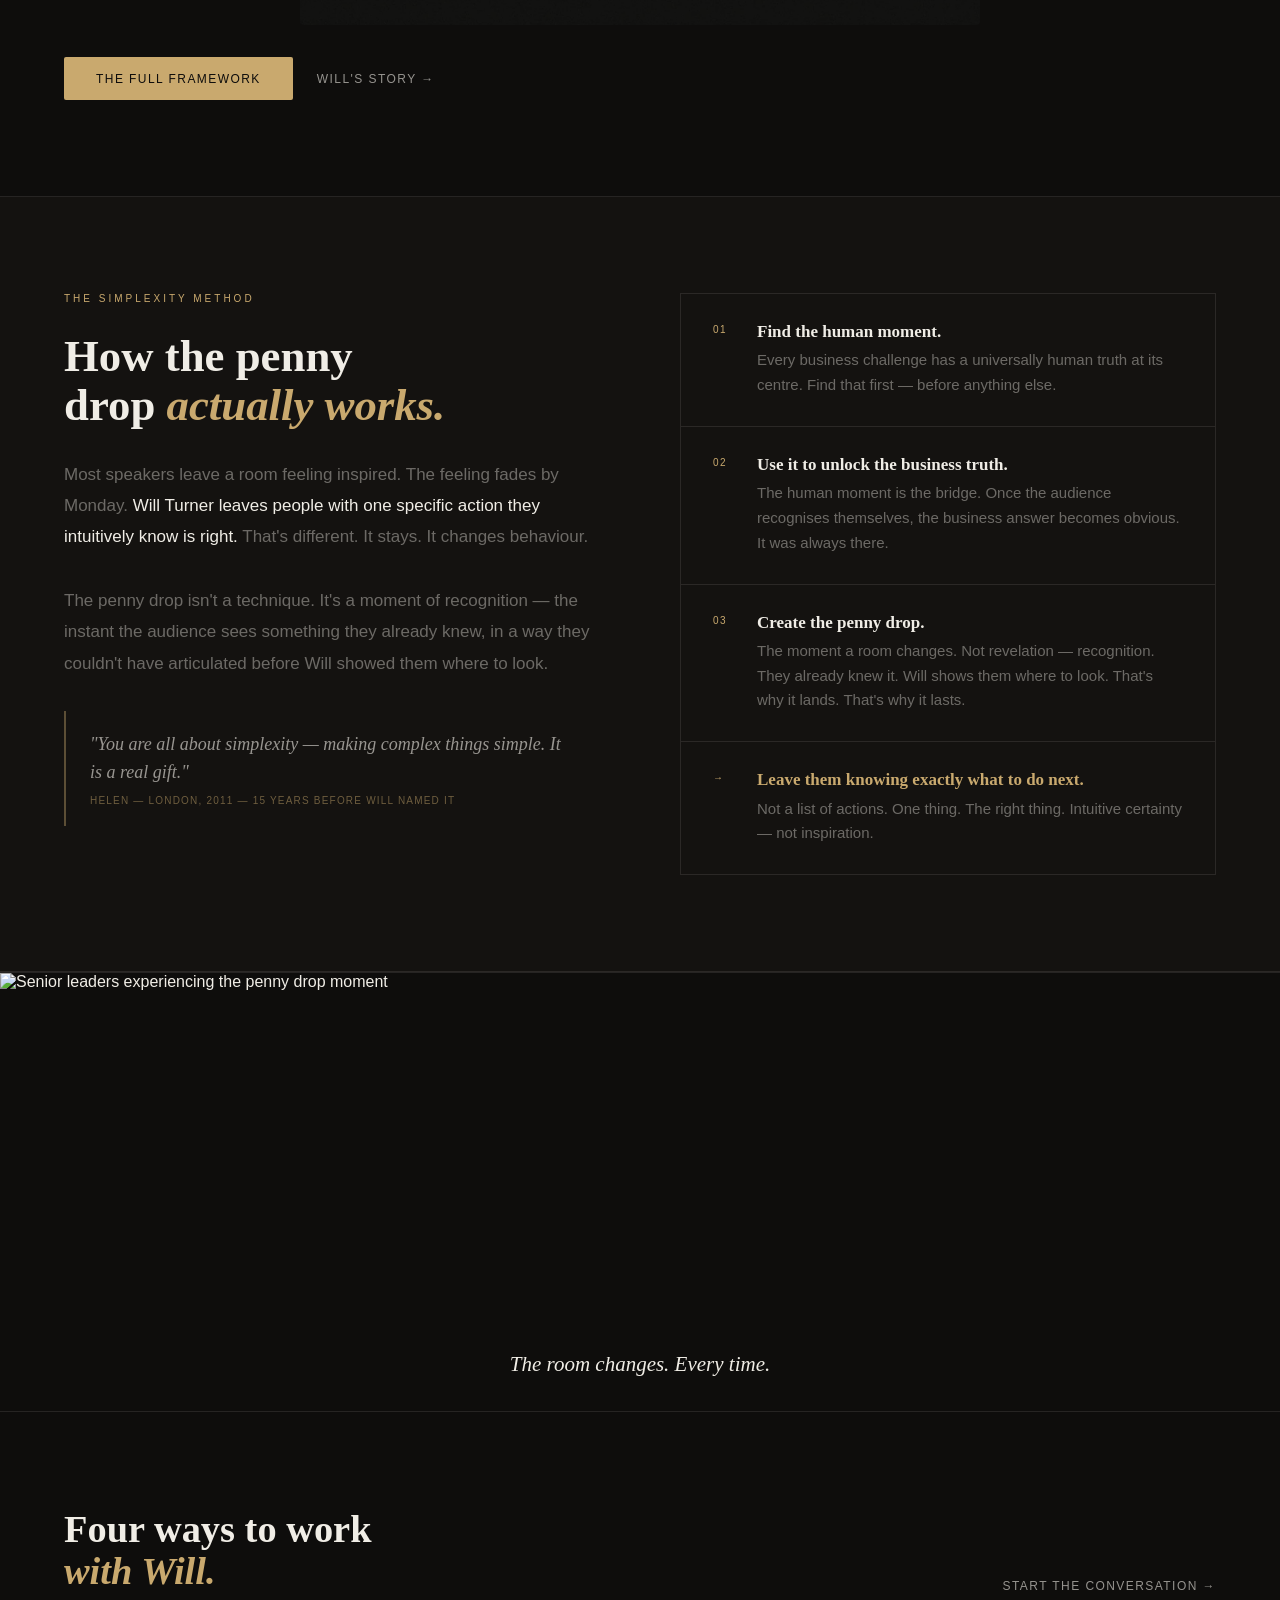
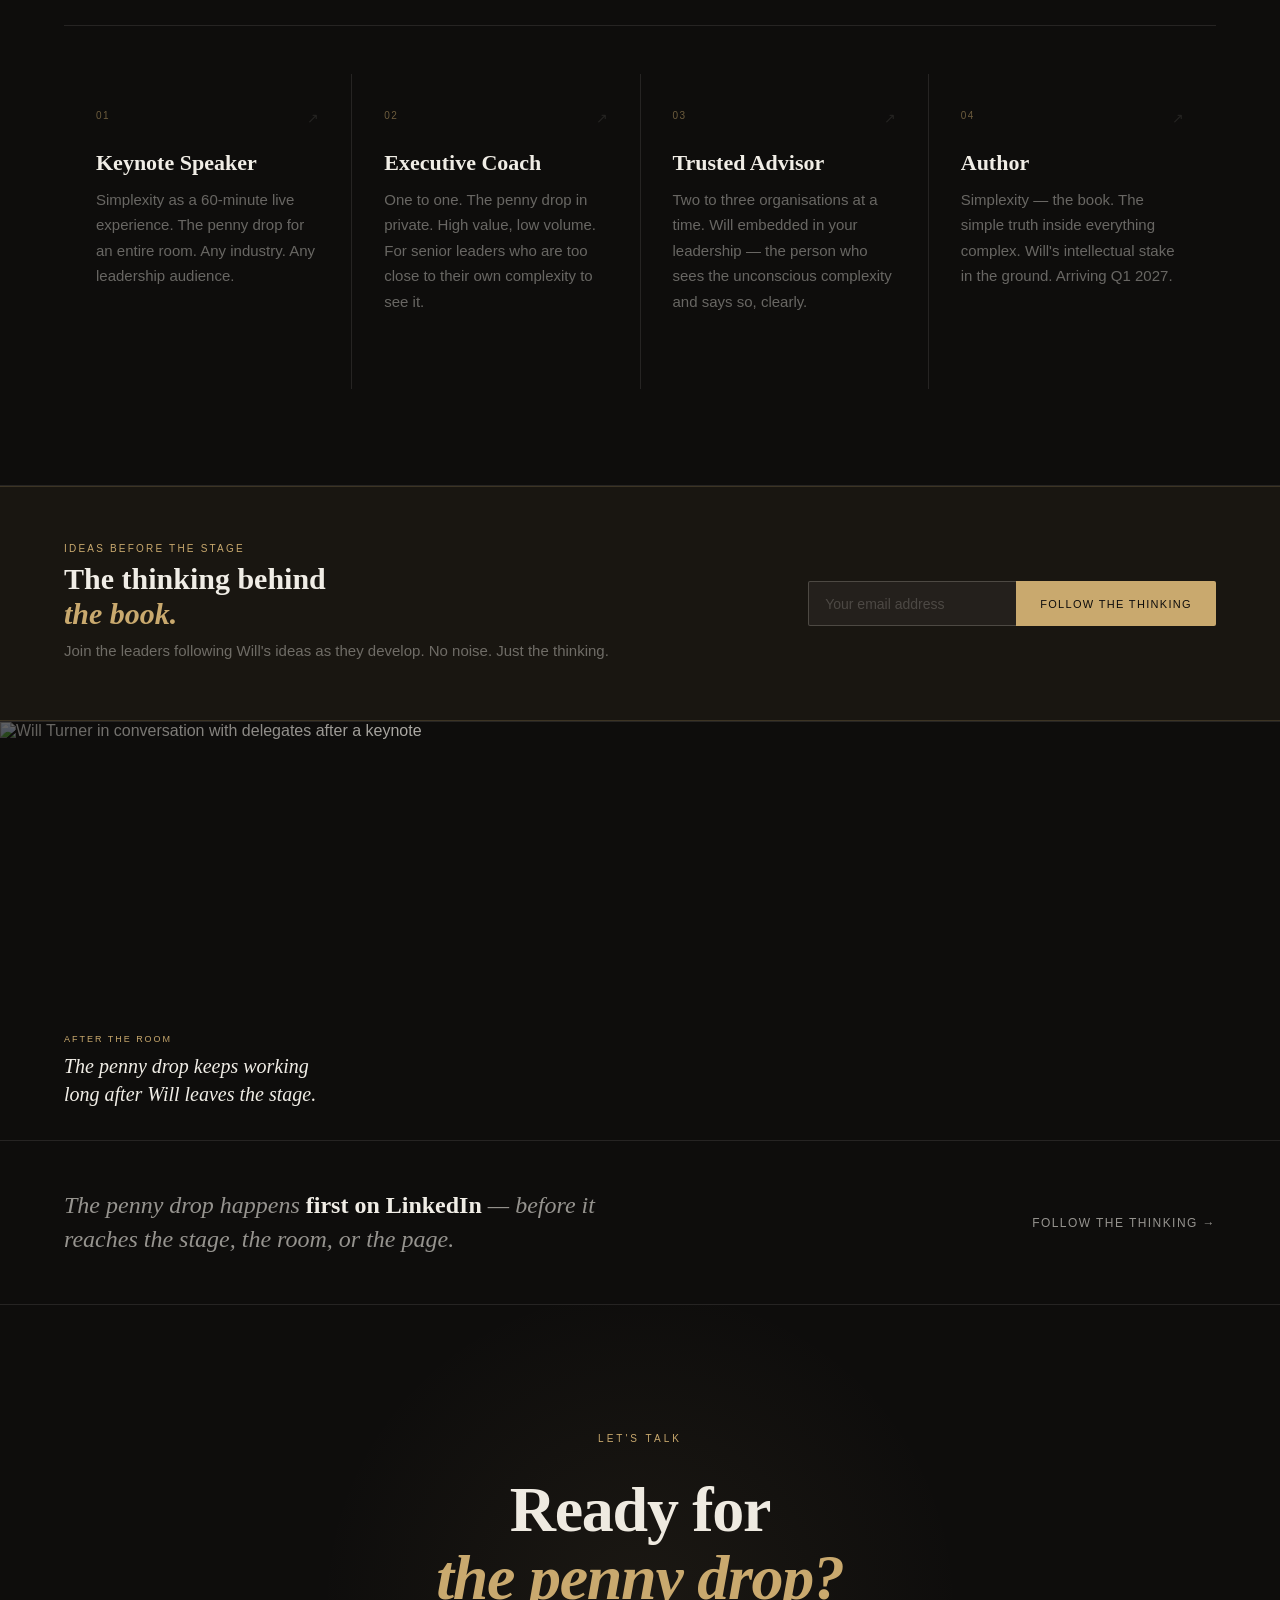
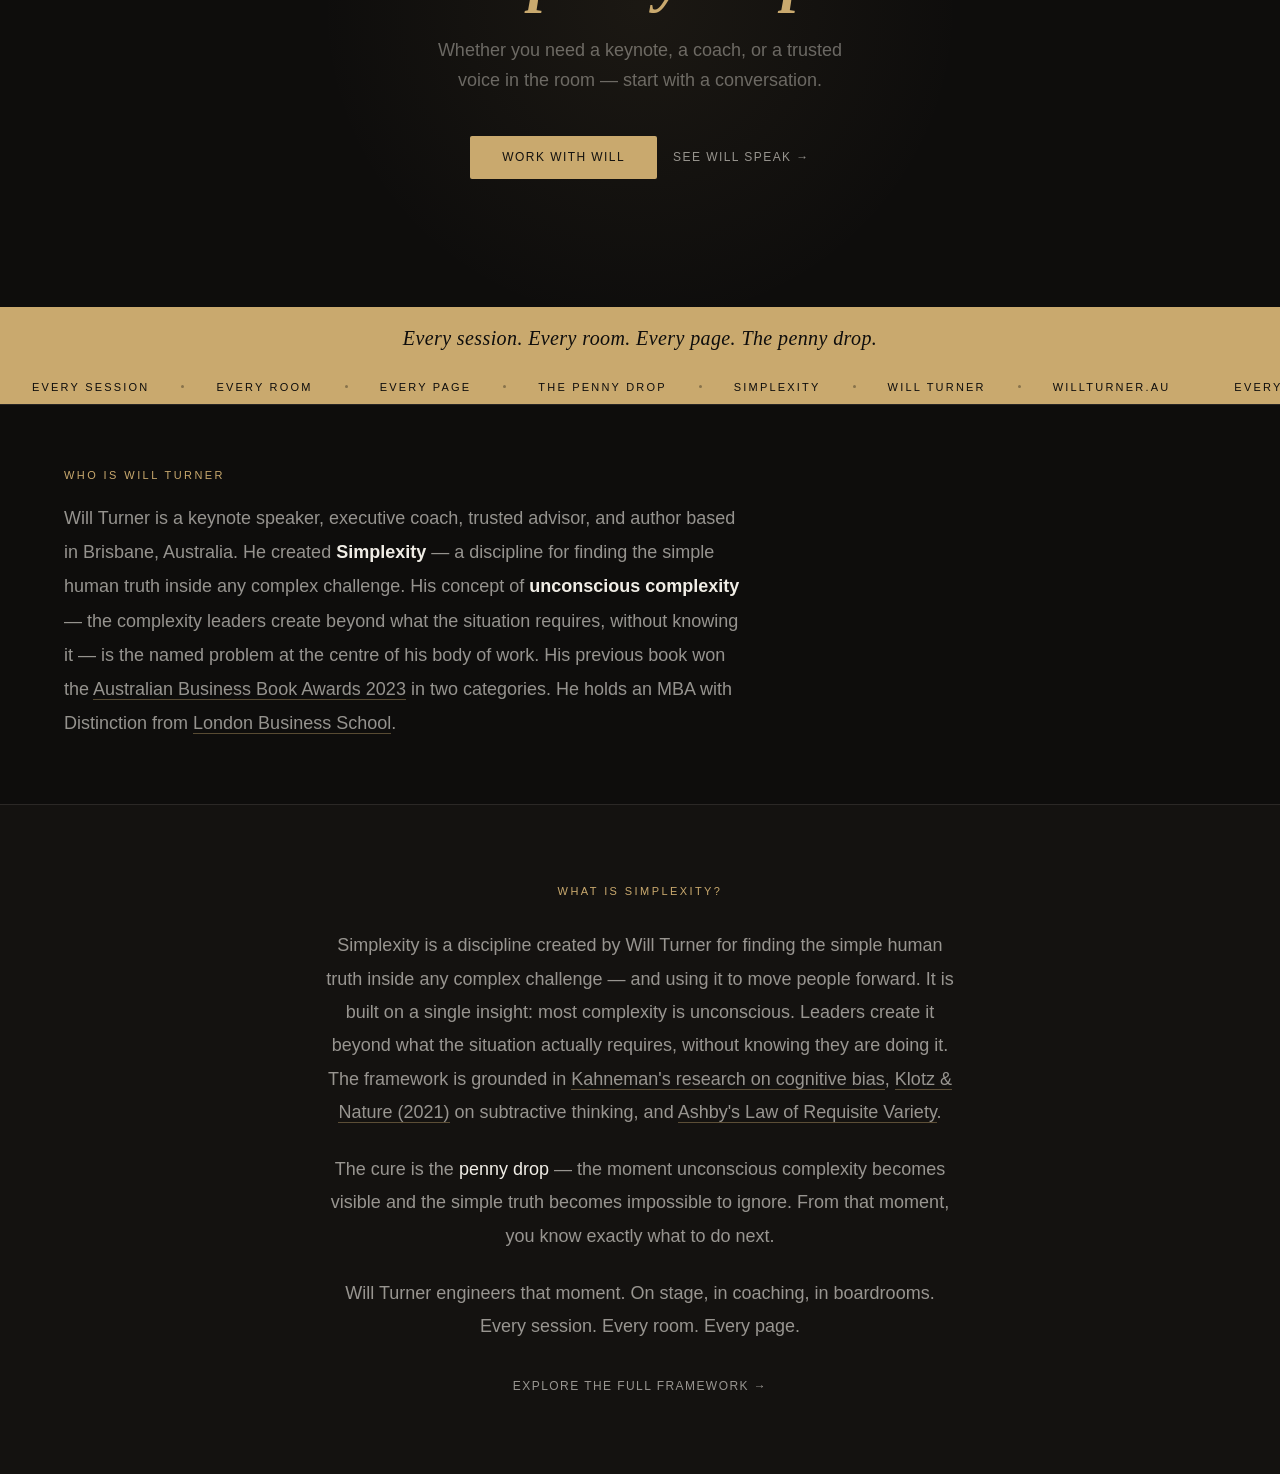
==== commit f95528bc: "fix: canonical URLs, strip .html from nav/links/schema, clean sitemap" ====
--- a/index.html
+++ b/index.html
@@ -1234,8 +1234,8 @@
   <h1 class="hero-headline">Complexity<br>is a choice.<br><em>So is clarity.</em></h1>
   <p class="hero-sub">Most leaders are drowning in complexity they created themselves. They don't know it's there. That's the problem Will Turner was born to solve.</p>
   <div class="hero-actions">
-    <a href="contact.html" class="btn-primary">Work with Will</a>
-    <a href="simplexity.html" class="btn-ghost-hero">What is Simplexity? &rarr;</a>
+    <a href="contact" class="btn-primary">Work with Will</a>
+    <a href="simplexity" class="btn-ghost-hero">What is Simplexity? &rarr;</a>
   </div>
 </div>
 
@@ -1293,7 +1293,7 @@
       <p class="identity-strip-desc" itemprop="description">The discipline of finding the simple human truth inside any complex challenge — and using it to move people forward.</p>
     </div>
   </div>
-  <a href="about.html" class="identity-strip-link" itemprop="url">Will&rsquo;s story &rarr;</a>
+  <a href="about" class="identity-strip-link" itemprop="url">Will&rsquo;s story &rarr;</a>
 </div>
 
 <!-- ============================================================
@@ -1335,8 +1335,8 @@
     </div>
   </div>
   <div style="display:flex;gap:1.25rem;align-items:center;">
-    <a href="simplexity.html" class="btn-primary">The Simplexity framework</a>
-    <a href="about.html" class="btn-ghost">Will's story &rarr;</a>
+    <a href="simplexity" class="btn-primary">The Simplexity framework</a>
+    <a href="about" class="btn-ghost">Will's story &rarr;</a>
   </div>
 </section>
 
@@ -1435,8 +1435,8 @@
   </picture>
 
   <div style="margin-top:2rem;display:flex;gap:1.5rem;align-items:center;">
-    <a href="simplexity.html" class="btn-primary">The full framework</a>
-    <a href="about.html" class="btn-ghost">Will's story &rarr;</a>
+    <a href="simplexity" class="btn-primary">The full framework</a>
+    <a href="about" class="btn-ghost">Will's story &rarr;</a>
   </div>
 </section>
 
@@ -1515,10 +1515,10 @@
 <section class="offers-hp reveal">
   <div class="offers-hp-header">
     <h2 class="offers-hp-headline">Four ways to work<br><em>with Will.</em></h2>
-    <a href="contact.html" class="btn-ghost">Start the conversation &rarr;</a>
+    <a href="contact" class="btn-ghost">Start the conversation &rarr;</a>
   </div>
   <div class="offers-hp-grid">
-    <a href="speaking.html" class="offer-hp" style="text-decoration:none;">
+    <a href="speaking" class="offer-hp" style="text-decoration:none;">
       <div class="offer-hp-top">
         <div class="offer-hp-num">01</div>
         <div class="offer-hp-arrow">↗</div>
@@ -1527,7 +1527,7 @@
       <div class="offer-hp-desc">Simplexity as a 60-minute live experience. The penny drop for an entire room. Any industry. Any leadership audience.</div>
       <div class="offer-hp-link">Book Will →</div>
     </a>
-    <a href="coaching.html" class="offer-hp" style="text-decoration:none;">
+    <a href="coaching" class="offer-hp" style="text-decoration:none;">
       <div class="offer-hp-top">
         <div class="offer-hp-num">02</div>
         <div class="offer-hp-arrow">↗</div>
@@ -1536,7 +1536,7 @@
       <div class="offer-hp-desc">One to one. The penny drop in private. High value, low volume. For senior leaders who are too close to their own complexity to see it.</div>
       <div class="offer-hp-link">Enquire →</div>
     </a>
-    <a href="advisory.html" class="offer-hp" style="text-decoration:none;">
+    <a href="advisory" class="offer-hp" style="text-decoration:none;">
       <div class="offer-hp-top">
         <div class="offer-hp-num">03</div>
         <div class="offer-hp-arrow">↗</div>
@@ -1545,7 +1545,7 @@
       <div class="offer-hp-desc">Two to three organisations at a time. Will embedded in your leadership — the person who sees the unconscious complexity and says so, clearly.</div>
       <div class="offer-hp-link">Learn more →</div>
     </a>
-    <a href="book.html" class="offer-hp" style="text-decoration:none;">
+    <a href="book" class="offer-hp" style="text-decoration:none;">
       <div class="offer-hp-top">
         <div class="offer-hp-num">04</div>
         <div class="offer-hp-arrow">↗</div>
@@ -1602,8 +1602,8 @@
   <h2 class="cta-hp-headline">Ready for<br><em>the penny drop?</em></h2>
   <p class="cta-hp-sub">Whether you need a keynote, a coach, or a trusted voice in the room — start with a conversation.</p>
   <div class="actions">
-    <a href="contact.html" class="btn-primary">Work with Will</a>
-    <a href="speaking.html" class="btn-ghost">See Will speak &rarr;</a>
+    <a href="contact" class="btn-primary">Work with Will</a>
+    <a href="speaking" class="btn-ghost">See Will speak &rarr;</a>
   </div>
 </section>
 
@@ -1622,7 +1622,7 @@
     <p class="body-text" style="text-align:center;max-width:640px;margin:0 auto 1.5rem;">Simplexity is a discipline created by Will Turner for finding the simple human truth inside any complex challenge — and using it to move people forward. It is built on a single insight: most complexity is unconscious. Leaders create it beyond what the situation actually requires, without knowing they are doing it. The framework is grounded in <a href="https://www.princeton.edu/news/2024/03/28/daniel-kahneman-pioneering-behavioral-psychologist-nobel-laureate-and-giant-field" target="_blank" rel="noopener" style="color:inherit;border-bottom:0.5px solid rgba(201,169,110,0.4);text-decoration:none;">Kahneman's research on cognitive bias</a>, <a href="https://www.nature.com/articles/s41586-021-03380-y" target="_blank" rel="noopener" style="color:inherit;border-bottom:0.5px solid rgba(201,169,110,0.4);text-decoration:none;">Klotz &amp; Nature (2021)</a> on subtractive thinking, and <a href="https://en.wikipedia.org/wiki/Variety_(cybernetics)" target="_blank" rel="noopener" style="color:inherit;border-bottom:0.5px solid rgba(201,169,110,0.4);text-decoration:none;">Ashby's Law of Requisite Variety</a>.</p>
     <p class="body-text" style="text-align:center;max-width:640px;margin:0 auto 1.5rem;">The cure is the <strong>penny drop</strong> — the moment unconscious complexity becomes visible and the simple truth becomes impossible to ignore. From that moment, you know exactly what to do next.</p>
     <p class="body-text" style="text-align:center;max-width:640px;margin:0 auto;">Will Turner engineers that moment. On stage, in coaching, in boardrooms. Every session. Every room. Every page.</p>
-    <div style="text-align:center;margin-top:2rem;"><a href="simplexity.html" class="btn-ghost">Explore the full framework &rarr;</a></div>
+    <div style="text-align:center;margin-top:2rem;"><a href="simplexity" class="btn-ghost">Explore the full framework &rarr;</a></div>
   </div>
 </section>
 <style>
@@ -1669,7 +1669,7 @@
         "cssSelector": [".hero-headline", ".hero-sub", ".provocation-statement"]
       },
       "datePublished": "2026-05-01",
-      "dateModified": "2026-05-21"
+      "dateModified": "2026-05-22"
     },
     {
       "@type": "Person",
@@ -1789,7 +1789,7 @@
           "name": "How can I book Will Turner as a keynote speaker?",
           "acceptedAnswer": {
             "@type": "Answer",
-            "text": "Enquire through willturner.au/contact.html. Will works with leadership audiences across all industries and customises every session to the specific challenge the organisation faces. He is based in Brisbane and travels nationally across Australia and internationally."
+            "text": "Enquire through willturner.au/contact. Will works with leadership audiences across all industries and customises every session to the specific challenge the organisation faces. He is based in Brisbane and travels nationally across Australia and internationally."
           }
         },
         {
@@ -1822,7 +1822,7 @@
             "@type": "Service",
             "name": "Keynote Speaking",
             "description": "Simplexity as a 60-minute experience. The penny drop for an entire room. Any industry, any leadership audience.",
-            "url": "https://willturner.au/speaking.html",
+            "url": "https://willturner.au/speaking",
             "provider": { "@id": "https://willturner.au/#will" }
           }
         },
@@ -1833,7 +1833,7 @@
             "@type": "Service",
             "name": "Executive Coaching",
             "description": "1:1. The penny drop in private. High-value, low-volume. Senior leaders who are too close to see clearly.",
-            "url": "https://willturner.au/coaching.html",
+            "url": "https://willturner.au/coaching",
             "provider": { "@id": "https://willturner.au/#will" }
           }
         },
@@ -1844,7 +1844,7 @@
             "@type": "Service",
             "name": "Trusted Advisor",
             "description": "2–3 organisations. Will Turner embedded — the person who sees the unconscious complexity and says so.",
-            "url": "https://willturner.au/advisory.html",
+            "url": "https://willturner.au/advisory",
             "provider": { "@id": "https://willturner.au/#will" }
           }
         },
@@ -1855,7 +1855,7 @@
             "@type": "Book",
             "name": "Simplexity: Escaping Unconscious Complexity",
             "description": "Will Turner's forthcoming book on unconscious complexity. Arriving Q1 2027.",
-            "url": "https://willturner.au/book.html",
+            "url": "https://willturner.au/book",
             "author": { "@id": "https://willturner.au/#will" }
           }
         }
@@ -1863,43 +1863,43 @@
     },
     {
       "@type": "DefinedTermSet",
-      "@id": "https://willturner.au/simplexity.html#framework",
+      "@id": "https://willturner.au/simplexity#framework",
       "name": "The Simplexity Framework",
       "description": "Will Turner's original intellectual framework for leadership clarity.",
-      "url": "https://willturner.au/simplexity.html",
+      "url": "https://willturner.au/simplexity",
       "author": { "@id": "https://willturner.au/#will" },
       "hasDefinedTerm": [
         {
           "@type": "DefinedTerm",
-          "@id": "https://willturner.au/simplexity.html#simplexity",
+          "@id": "https://willturner.au/simplexity#simplexity",
           "name": "Simplexity",
           "termCode": "simplexity",
           "description": "A discipline created by Will Turner for finding the simple human truth inside any complex challenge and using it to move people forward. Not dumbing down. Rigour that arrives at clarity. Built on the insight that most complexity is unconscious — leaders create it beyond what the situation requires, without knowing they are doing it.",
-          "inDefinedTermSet": { "@id": "https://willturner.au/simplexity.html#framework" }
+          "inDefinedTermSet": { "@id": "https://willturner.au/simplexity#framework" }
         },
         {
           "@type": "DefinedTerm",
-          "@id": "https://willturner.au/simplexity.html#unconscious-complexity",
+          "@id": "https://willturner.au/simplexity#unconscious-complexity",
           "name": "Unconscious Complexity",
           "termCode": "unconscious-complexity",
           "description": "A term coined by Will Turner describing the complexity leaders create beyond what the situation actually requires, without knowing they are doing it. The meeting that justifies itself. The strategy deck that explains the strategy deck. The process nobody questions. The named enemy in the Simplexity framework.",
-          "inDefinedTermSet": { "@id": "https://willturner.au/simplexity.html#framework" }
+          "inDefinedTermSet": { "@id": "https://willturner.au/simplexity#framework" }
         },
         {
           "@type": "DefinedTerm",
-          "@id": "https://willturner.au/simplexity.html#penny-drop",
+          "@id": "https://willturner.au/simplexity#penny-drop",
           "name": "The Penny Drop",
           "termCode": "penny-drop",
           "description": "The moment unconscious complexity becomes visible and the simple truth becomes impossible to ignore. Recognition, not revelation. The audience already knew — Will Turner shows them where to look. The signature output of every Will Turner keynote, coaching session, and advisory engagement.",
-          "inDefinedTermSet": { "@id": "https://willturner.au/simplexity.html#framework" }
+          "inDefinedTermSet": { "@id": "https://willturner.au/simplexity#framework" }
         },
         {
           "@type": "DefinedTerm",
-          "@id": "https://willturner.au/simplexity.html#simplexity-matrix",
+          "@id": "https://willturner.au/simplexity#simplexity-matrix",
           "name": "The Simplexity Matrix",
           "termCode": "simplexity-matrix",
           "description": "Will Turner's original 2x2 framework mapping four leadership states: Fog (unconscious complexity), Frozen (conscious complexity), Focus (conscious simplicity — the destination), and Fluent (unconscious simplicity — mastery). The diagonal arrow from Fog to Focus is the penny drop. Grounded in Ashby's Law of Requisite Variety (1956).",
-          "inDefinedTermSet": { "@id": "https://willturner.au/simplexity.html#framework" }
+          "inDefinedTermSet": { "@id": "https://willturner.au/simplexity#framework" }
         }
       ]
     }
